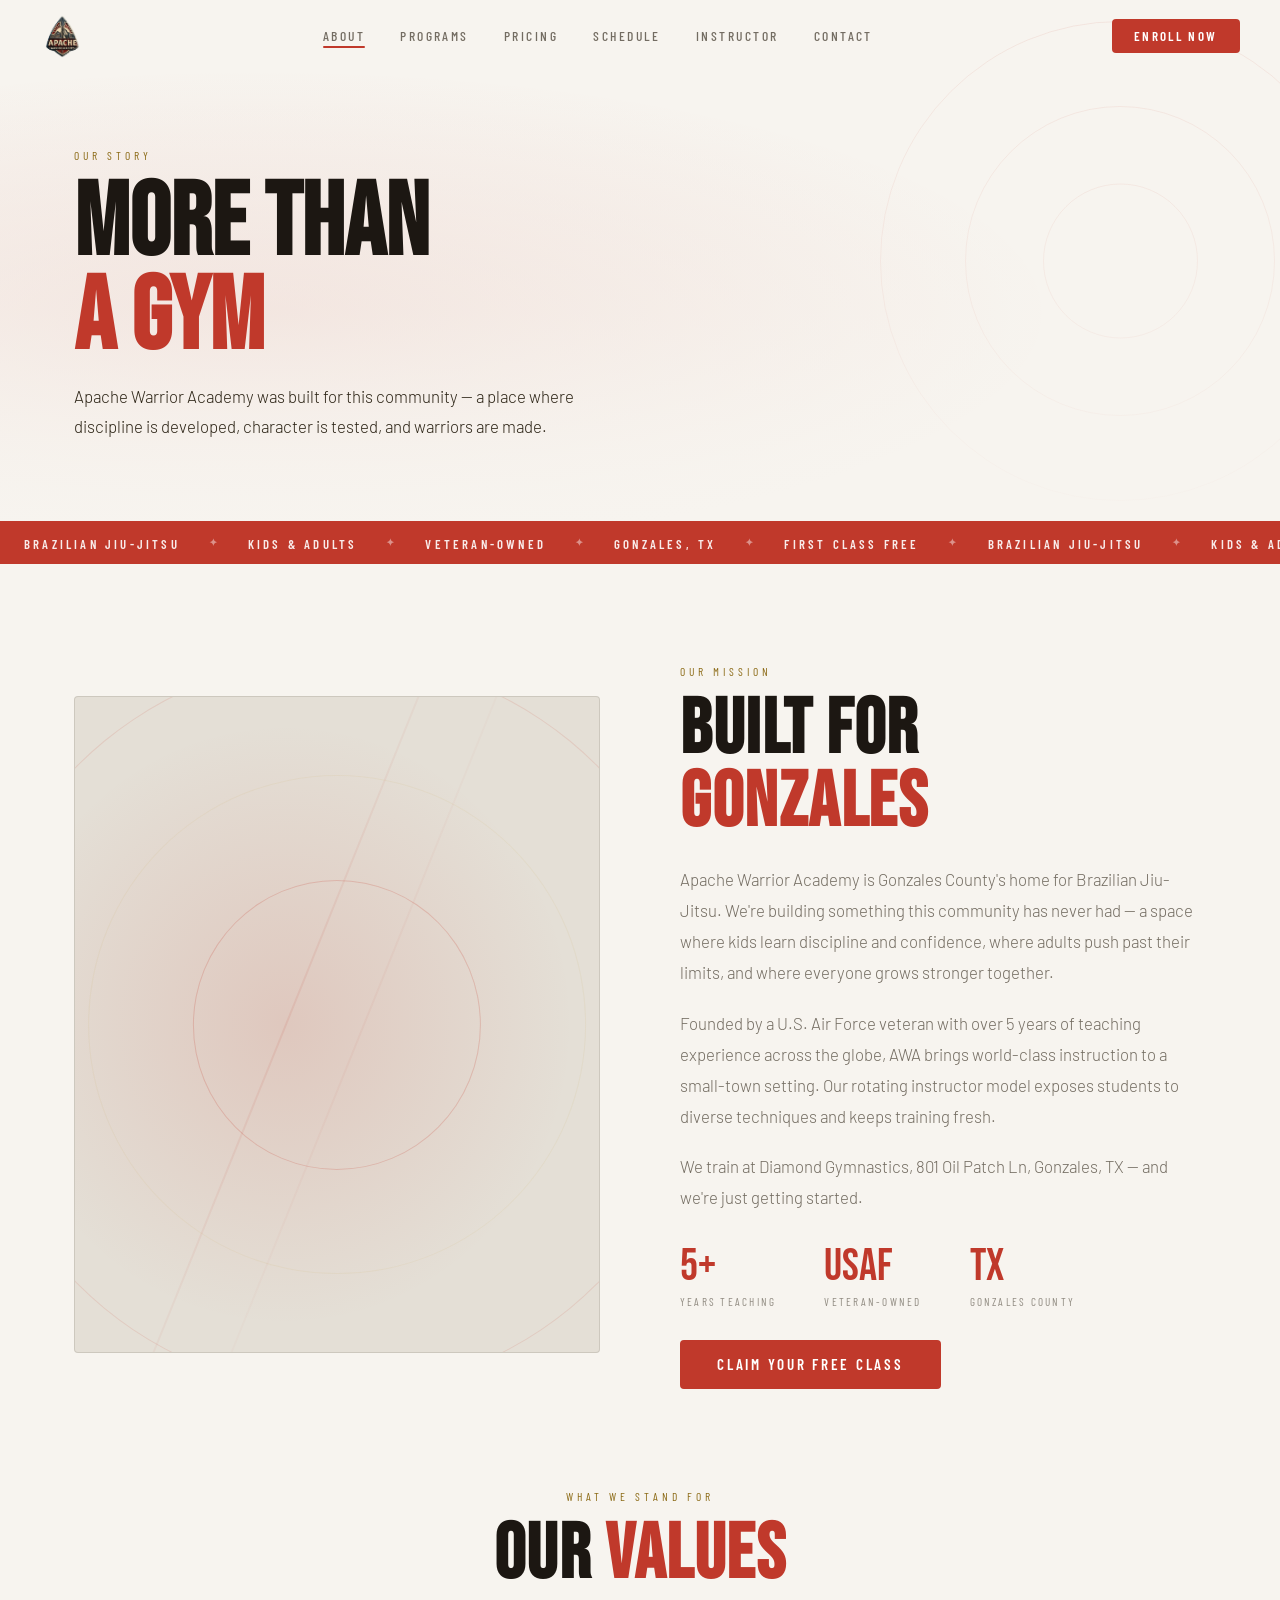
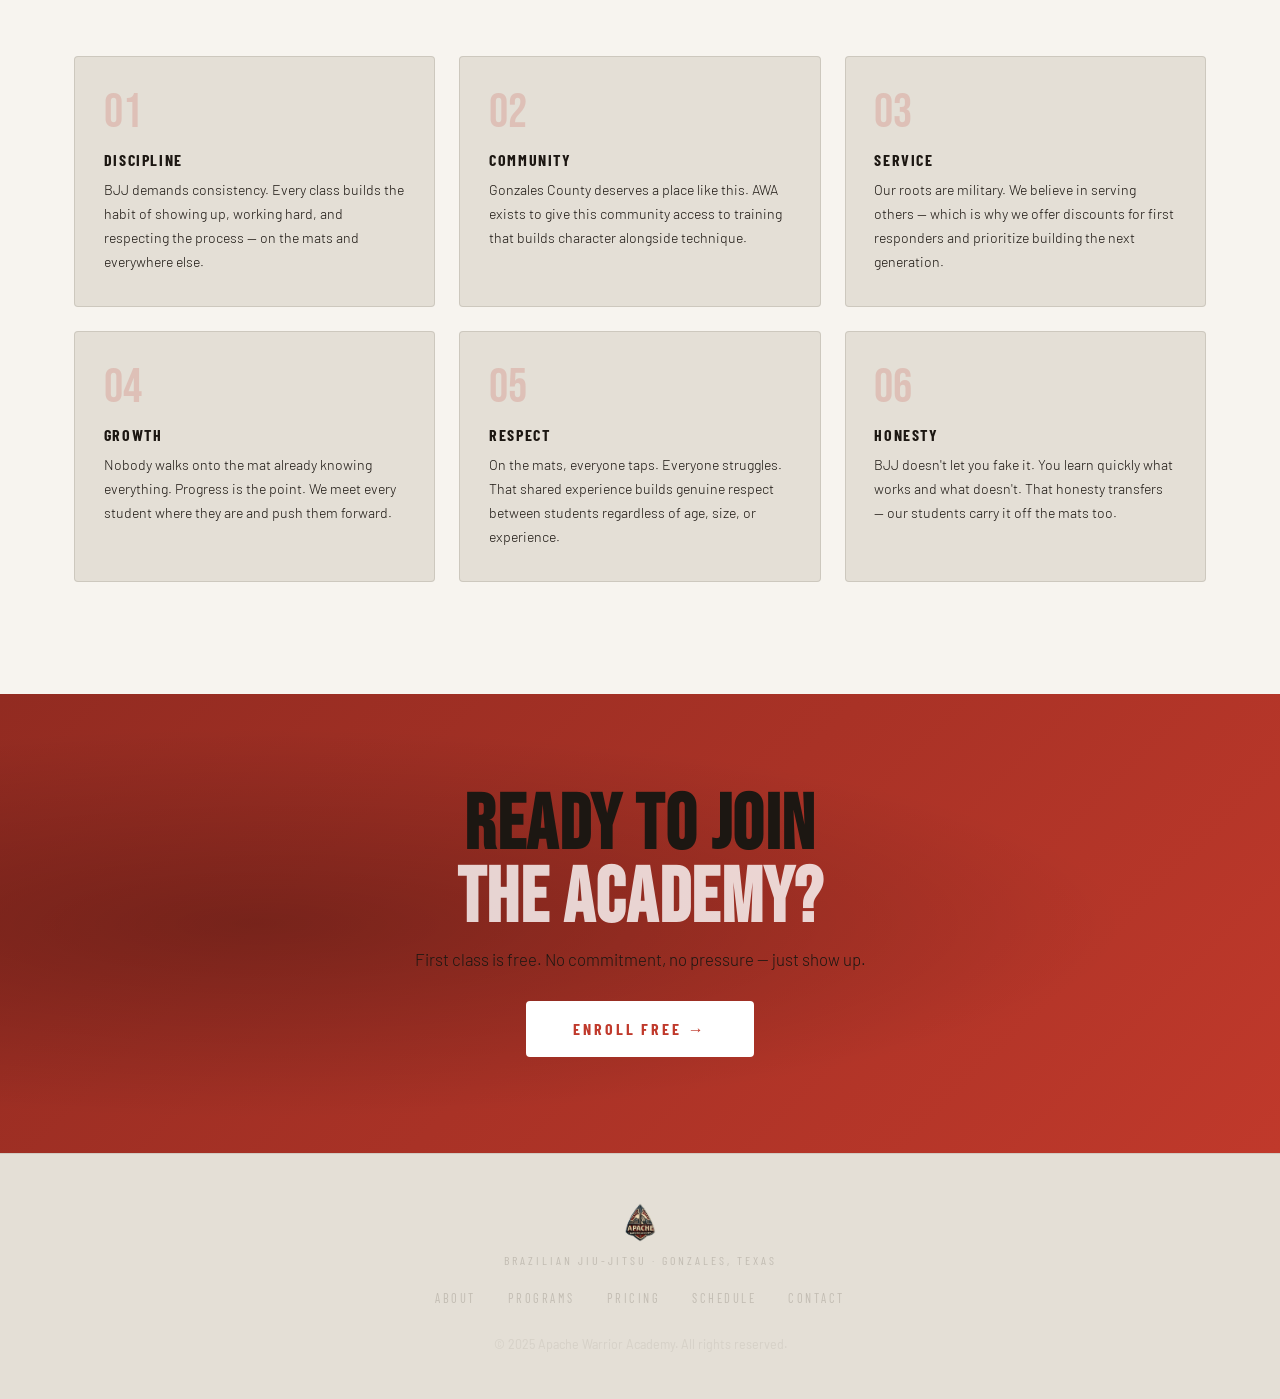
==== about.html @ f12e6ed4 "Add files via upload" ====
<!DOCTYPE html>
<html lang="en">
<head>
<meta charset="UTF-8">
<meta name="viewport" content="width=device-width, initial-scale=1.0">
<title>About | Apache Warrior Academy</title>
<meta name="description" content="Learn about Apache Warrior Academy — veteran-owned Brazilian Jiu-Jitsu in Gonzales, TX. Our mission, values, and community.">
<link rel="preconnect" href="https://fonts.googleapis.com">
<link href="https://fonts.googleapis.com/css2?family=Bebas+Neue&family=Barlow:ital,wght@0,300;0,400;0,500;0,600;1,300&family=Barlow+Condensed:wght@400;500;600;700&display=swap" rel="stylesheet">
<link rel="stylesheet" href="css/style.css">
<link rel="stylesheet" href="css/pages.css">
  <!-- Favicon -->
  <link rel="icon" type="image/png" sizes="32x32" href="images/favicon.png">
  <link rel="icon" type="image/png" sizes="192x192" href="images/favicon-192.png">
  <link rel="apple-touch-icon" sizes="192x192" href="images/favicon-192.png">
  <meta name="msapplication-TileImage" content="images/favicon-192.png">

  <!-- SEO / Open Graph -->
  <meta name="robots" content="index, follow">
  <meta name="theme-color" content="#C0392B">
  <meta property="og:type" content="website">
  <meta property="og:site_name" content="Apache Warrior Academy">
  <meta property="og:url" content="https://apachewarrioracademy.com/about.html">
  <meta property="og:title" content="About | Apache Warrior Academy">
  <meta property="og:image" content="https://apachewarrioracademy.com/images/logo.png">
  <meta property="og:locale" content="en_US">
  <link rel="canonical" href="https://apachewarrioracademy.com/about.html">
</head>
<body class="light-mode">
<nav id="navbar" class="scrolled">
  <div class="nav-inner">
    <a href="index.html" class="nav-logo">
      <img src="images/logo.png" alt="Apache Warrior Academy" class="logo-img"
           onerror="this.style.display='none';document.querySelector('.logo-text').style.display='block'">
      <span class="logo-text" style="display:none;">APACHE WARRIOR ACADEMY</span>
    </a>
    <ul class="nav-links" id="navLinks">
      <li><a href="about.html" class="active-page">About</a></li>
      <li><a href="programs.html">Programs</a></li>
      <li><a href="pricing.html">Pricing</a></li>
      <li><a href="schedule.html">Schedule</a></li>
      <li><a href="instructor.html">Instructor</a></li>
      <li><a href="contact.html">Contact</a></li>
    </ul>
    <a href="enroll.html" class="nav-cta">Enroll Now</a>
    <button class="hamburger" id="hamburger" aria-label="Open menu">
      <span></span><span></span><span></span>
    </button>
  </div>
</nav>

<div class="page-hero">
  <div class="page-hero-bg">
    <div class="page-hero-geo" style="--geo-pos:20% 60%;">
      <div class="geo-ring geo-ring-1"></div>
      <div class="geo-ring geo-ring-2"></div>
      <div class="geo-ring geo-ring-3"></div>
    </div>
    <div class="hero-overlay"></div>
  </div>
  <div class="page-hero-content container">
    <span class="label">Our Story</span>
    <h1>MORE THAN<br><em>A GYM</em></h1>
    <p class="page-hero-sub">Apache Warrior Academy was built for this community — a place where discipline is developed, character is tested, and warriors are made.</p>
  </div>
</div>

<div class="marquee-strip">
  <div class="marquee-track">
    <span>Brazilian Jiu-Jitsu</span><span class="sep">✦</span>
    <span>Kids &amp; Adults</span><span class="sep">✦</span>
    <span>Veteran-Owned</span><span class="sep">✦</span>
    <span>Gonzales, TX</span><span class="sep">✦</span>
    <span>First Class Free</span><span class="sep">✦</span>
    <span>Brazilian Jiu-Jitsu</span><span class="sep">✦</span>
    <span>Kids &amp; Adults</span><span class="sep">✦</span>
    <span>Veteran-Owned</span><span class="sep">✦</span>
    <span>Gonzales, TX</span><span class="sep">✦</span>
    <span>First Class Free</span><span class="sep">✦</span>
  </div>
</div>

<main class="page-body">
  <div class="container">

    <!-- Mission split -->
    <div class="split-grid reveal" style="margin-bottom:6rem;">
      <div class="about-img-wrap geo-placeholder" style="aspect-ratio:4/5;border-radius:4px;overflow:hidden;border:1px solid var(--border);">
        <div class="placeholder-geo">
            <div class="pg-ring pg-ring-1"></div>
            <div class="pg-ring pg-ring-2"></div>
            <div class="pg-ring pg-ring-3"></div>
            <div class="pg-slash"></div>
            <div class="pg-slash pg-slash-2"></div>
          </div>

      </div>
      <div>
        <span class="label">Our Mission</span>
        <h2>BUILT FOR<br><em>GONZALES</em></h2>
        <p style="font-weight:300;line-height:1.85;color:var(--cream-dim);margin-bottom:1.2rem;font-size:1.05rem;">Apache Warrior Academy is Gonzales County's home for Brazilian Jiu-Jitsu. We're building something this community has never had — a space where kids learn discipline and confidence, where adults push past their limits, and where everyone grows stronger together.</p>
        <p style="font-weight:300;line-height:1.85;color:var(--cream-dim);margin-bottom:1.2rem;font-size:1.05rem;">Founded by a U.S. Air Force veteran with over 5 years of teaching experience across the globe, AWA brings world-class instruction to a small-town setting. Our rotating instructor model exposes students to diverse techniques and keeps training fresh.</p>
        <p style="font-weight:300;line-height:1.85;color:var(--cream-dim);margin-bottom:2rem;font-size:1.05rem;">We train at Diamond Gymnastics, 801 Oil Patch Ln, Gonzales, TX — and we're just getting started.</p>
        <div style="display:flex;gap:3rem;margin-bottom:2rem;">
          <div class="stat"><div class="stat-num">5+</div><div class="stat-lbl">Years Teaching</div></div>
          <div class="stat"><div class="stat-num">USAF</div><div class="stat-lbl">Veteran-Owned</div></div>
          <div class="stat"><div class="stat-num">TX</div><div class="stat-lbl">Gonzales County</div></div>
        </div>
        <a href="enroll.html" class="btn-primary">Claim Your Free Class</a>
      </div>
    </div>

    <!-- Values -->
    <div class="section-head reveal" style="text-align:center;margin-bottom:3rem;">
      <span class="label">What We Stand For</span>
      <h2>OUR <em>VALUES</em></h2>
    </div>
    <div class="value-cards">
      <div class="value-card reveal">
        <div class="value-card-num">01</div>
        <h3>Discipline</h3>
        <p>BJJ demands consistency. Every class builds the habit of showing up, working hard, and respecting the process — on the mats and everywhere else.</p>
      </div>
      <div class="value-card reveal">
        <div class="value-card-num">02</div>
        <h3>Community</h3>
        <p>Gonzales County deserves a place like this. AWA exists to give this community access to training that builds character alongside technique.</p>
      </div>
      <div class="value-card reveal">
        <div class="value-card-num">03</div>
        <h3>Service</h3>
        <p>Our roots are military. We believe in serving others — which is why we offer discounts for first responders and prioritize building the next generation.</p>
      </div>
      <div class="value-card reveal">
        <div class="value-card-num">04</div>
        <h3>Growth</h3>
        <p>Nobody walks onto the mat already knowing everything. Progress is the point. We meet every student where they are and push them forward.</p>
      </div>
      <div class="value-card reveal">
        <div class="value-card-num">05</div>
        <h3>Respect</h3>
        <p>On the mats, everyone taps. Everyone struggles. That shared experience builds genuine respect between students regardless of age, size, or experience.</p>
      </div>
      <div class="value-card reveal">
        <div class="value-card-num">06</div>
        <h3>Honesty</h3>
        <p>BJJ doesn't let you fake it. You learn quickly what works and what doesn't. That honesty transfers — our students carry it off the mats too.</p>
      </div>
    </div>

  </div>
</main>

<section class="page-cta-strip">
  <h2>READY TO JOIN<br><em>THE ACADEMY?</em></h2>
  <p>First class is free. No commitment, no pressure — just show up.</p>
  <a href="enroll.html" class="btn-white">Enroll Free →</a>
</section>

<footer>
  <div class="footer-inner">
    <div class="footer-logo">
      <img src="images/logo.png" alt="Apache Warrior Academy"
           onerror="this.style.display='none';document.querySelector('.footer-logo-text').style.display='block'">
      <span class="footer-logo-text" style="display:none;">APACHE WARRIOR ACADEMY</span>
    </div>
    <div class="footer-tagline">Brazilian Jiu-Jitsu · Gonzales, Texas</div>
    <nav class="footer-nav">
    <a href="about.html">About</a>
      <a href="programs.html">Programs</a>
      <a href="pricing.html">Pricing</a>
      <a href="schedule.html">Schedule</a>
      
      <a href="contact.html">Contact</a>
    </nav>
    <div class="footer-copy">© 2025 Apache Warrior Academy. All rights reserved.</div>
  </div>
</footer>
<script>
const navbar = document.getElementById('navbar');
window.addEventListener('scroll', () => {
  navbar.classList.toggle('scrolled', window.scrollY > 40);
}, { passive: true });
const hamburger = document.getElementById('hamburger');
const navLinks  = document.getElementById('navLinks');
hamburger.addEventListener('click', () => {
  hamburger.classList.toggle('open');
  navLinks.classList.toggle('open');
  document.body.style.overflow = navLinks.classList.contains('open') ? 'hidden' : '';
});
navLinks.querySelectorAll('a').forEach(l => l.addEventListener('click', () => {
  hamburger.classList.remove('open');
  navLinks.classList.remove('open');
  document.body.style.overflow = '';
}));
const obs = new IntersectionObserver(entries => {
  entries.forEach(e => {
    if (e.isIntersecting) { e.target.classList.add('visible'); obs.unobserve(e.target); }
  });
}, { threshold: 0.07, rootMargin: '0px 0px -40px 0px' });
document.querySelectorAll('.reveal').forEach(el => obs.observe(el));
</script>
</body>
</html>
---- css/style.css ----
/* ============================================================
   APACHE WARRIOR ACADEMY — css/style.css
   Modern Editorial Martial Arts
   ============================================================ */

*, *::before, *::after { margin: 0; padding: 0; box-sizing: border-box; }

:root {
  --red:        #C0392B;
  --red-dark:   #922B21;
  --red-light:  rgba(192,57,43,0.12);
  --black:      #0C0C0C;
  --near-black: #111111;
  --surface:    #181818;
  --border:     rgba(255,255,255,0.07);
  --cream:      #F2EDE4;
  --cream-dim:  rgba(242,237,228,0.55);
  --gold:       #C9A84C;
  --white:      #FFFFFF;
  --font-display: 'Bebas Neue', sans-serif;
  --font-cond:    'Barlow Condensed', sans-serif;
  --font-body:    'Barlow', sans-serif;
  --radius:     4px;
  --transition: 0.35s cubic-bezier(0.4, 0, 0.2, 1);
}

html { scroll-behavior: smooth; font-size: 16px; }

body {
  font-family: var(--font-body);
  background: var(--black);
  color: var(--cream);
  overflow-x: hidden;
  -webkit-font-smoothing: antialiased;
}

/* ===== UTILITY ===== */
.container { max-width: 1180px; margin: 0 auto; padding: 0 1.5rem; }

.label {
  display: inline-block;
  font-family: var(--font-cond);
  font-size: 0.72rem;
  letter-spacing: 0.35em;
  text-transform: uppercase;
  color: var(--gold);
  margin-bottom: 1rem;
}

h2 {
  font-family: var(--font-display);
  font-size: clamp(2.8rem, 6vw, 5rem);
  line-height: 0.95;
  letter-spacing: 0.02em;
  color: var(--cream);
  margin-bottom: 1.5rem;
}
h2 em {
  font-style: normal;
  color: var(--red);
  -webkit-text-stroke: 0;
}

.section-head { margin-bottom: 3.5rem; }

/* ===== BUTTONS ===== */
.btn-primary {
  display: inline-block;
  background: var(--red);
  color: var(--white);
  font-family: var(--font-cond);
  font-size: 0.95rem;
  font-weight: 600;
  letter-spacing: 0.18em;
  text-transform: uppercase;
  text-decoration: none;
  padding: 0.85rem 2.2rem;
  border: 2px solid var(--red);
  border-radius: var(--radius);
  cursor: pointer;
  transition: var(--transition);
  white-space: nowrap;
}
.btn-primary:hover {
  background: transparent;
  color: var(--red);
}
.btn-primary.full { width: 100%; text-align: center; display: block; }

.btn-ghost {
  display: inline-block;
  background: transparent;
  color: var(--cream);
  font-family: var(--font-cond);
  font-size: 0.95rem;
  font-weight: 600;
  letter-spacing: 0.18em;
  text-transform: uppercase;
  text-decoration: none;
  padding: 0.85rem 2.2rem;
  border: 2px solid rgba(242,237,228,0.25);
  border-radius: var(--radius);
  cursor: pointer;
  transition: var(--transition);
}
.btn-ghost:hover { border-color: var(--cream); background: rgba(242,237,228,0.06); }

.btn-white {
  display: inline-block;
  background: var(--white);
  color: var(--red);
  font-family: var(--font-cond);
  font-size: 1rem;
  font-weight: 700;
  letter-spacing: 0.18em;
  text-transform: uppercase;
  text-decoration: none;
  padding: 1rem 2.8rem;
  border: 2px solid var(--white);
  border-radius: var(--radius);
  cursor: pointer;
  transition: var(--transition);
}
.btn-white:hover { background: transparent; color: var(--white); }

/* ===== SCROLL REVEAL ===== */
.reveal {
  opacity: 0;
  transform: translateY(28px);
  transition: opacity 0.75s ease, transform 0.75s ease;
}
.reveal.visible { opacity: 1; transform: translateY(0); }

/* ===== NAV ===== */
#navbar {
  position: fixed; top: 0; left: 0; right: 0; z-index: 200;
  transition: background 0.4s, box-shadow 0.4s;
}
#navbar.scrolled {
  background: rgba(12,12,12,0.96);
  backdrop-filter: blur(16px);
  box-shadow: 0 1px 0 var(--border);
}
.nav-inner {
  width: 100%;
  max-width: 100%;
  display: flex; align-items: center; justify-content: space-between;
  padding: 0 2.5rem; height: 72px;
  box-sizing: border-box;
}
.nav-logo {
  text-decoration: none;
  display: flex; align-items: center;
}
.nav-logo .logo-img { height: 44px; width: auto; object-fit: contain; }
.nav-logo .logo-text {
  font-family: var(--font-display);
  font-size: 1.15rem;
  letter-spacing: 0.1em;
  color: var(--cream);
}

.nav-links {
  display: flex; gap: 2.2rem; list-style: none;
}
.nav-links a {
  font-family: var(--font-cond);
  font-size: 0.85rem;
  font-weight: 500;
  letter-spacing: 0.18em;
  text-transform: uppercase;
  text-decoration: none;
  color: var(--cream-dim);
  transition: color var(--transition);
}
.nav-links a:hover { color: var(--cream); }

.nav-cta {
  font-family: var(--font-cond);
  font-size: 0.82rem;
  font-weight: 600;
  letter-spacing: 0.18em;
  text-transform: uppercase;
  text-decoration: none;
  color: var(--white);
  background: var(--red);
  padding: 0.55rem 1.4rem;
  border-radius: var(--radius);
  transition: background var(--transition);
}
.nav-cta:hover { background: var(--red-dark); }

.hamburger {
  display: none; background: none; border: none; cursor: pointer;
  flex-direction: column; gap: 6px; padding: 4px;
}
.hamburger span {
  display: block; width: 22px; height: 2px;
  background: var(--cream); border-radius: 2px;
  transition: var(--transition);
}
.hamburger.open span:nth-child(1) { transform: translateY(8px) rotate(45deg); }
.hamburger.open span:nth-child(2) { opacity: 0; }
.hamburger.open span:nth-child(3) { transform: translateY(-8px) rotate(-45deg); }

/* ===== HERO ===== */
.hero {
  position: relative;
  min-height: 100svh;
  display: flex; align-items: flex-end;
  padding: 7rem 2rem 4rem;
  overflow: hidden;
}

.hero-bg {
  position: absolute; inset: 0; z-index: 0;
  background:
    radial-gradient(ellipse at 15% 70%, rgba(192,57,43,0.18) 0%, transparent 50%),
    radial-gradient(ellipse at 85% 20%, rgba(192,57,43,0.08) 0%, transparent 40%),
    var(--black);
}
.hero-overlay {
  position: absolute; inset: 0;
  background: rgba(12,12,12,0.35);
}

/* Geometric hero elements */
.hero-geo { position: absolute; inset: 0; overflow: hidden; }

.geo-ring {
  position: absolute;
  border-radius: 50%;
  border: 1px solid rgba(192,57,43,0.12);
  animation: slowSpin 40s linear infinite;
}
.geo-ring-1 {
  width: 600px; height: 600px;
  right: -100px; top: 50%; transform: translateY(-50%);
}
.geo-ring-2 {
  width: 440px; height: 440px;
  right: -20px; top: 50%; transform: translateY(-50%);
  border-color: rgba(201,168,76,0.08);
  animation-direction: reverse;
  animation-duration: 60s;
}
.geo-ring-3 {
  width: 260px; height: 260px;
  right: 80px; top: 50%; transform: translateY(-50%);
  border-color: rgba(192,57,43,0.18);
  animation-duration: 25s;
}

.geo-slash {
  position: absolute;
  width: 2px;
  height: 200%;
  background: linear-gradient(to bottom, transparent, rgba(192,57,43,0.15), transparent);
  top: -50%; right: 28%;
  transform: rotate(22deg);
}
.geo-slash-2 {
  right: 38%;
  opacity: 0.5;
  transform: rotate(22deg);
}

@keyframes slowSpin {
  from { transform: translateY(-50%) rotate(0deg); }
  to   { transform: translateY(-50%) rotate(360deg); }
}

/* Noise texture overlay */
.hero::after {
  content: '';
  position: absolute; inset: 0; z-index: 1;
  background-image: url("data:image/svg+xml,%3Csvg xmlns='http://www.w3.org/2000/svg' width='300' height='300'%3E%3Cfilter id='n'%3E%3CfeTurbulence type='fractalNoise' baseFrequency='0.75' numOctaves='4' stitchTiles='stitch'/%3E%3C/filter%3E%3Crect width='300' height='300' filter='url(%23n)' opacity='0.04'/%3E%3C/svg%3E");
  pointer-events: none;
}

.hero-content {
  position: relative; z-index: 2;
  max-width: 780px;
  padding-top: 2rem;
}
.hero-eyebrow {
  display: flex; align-items: center; gap: 0.8rem;
  font-family: var(--font-cond);
  font-size: 0.78rem; letter-spacing: 0.28em;
  text-transform: uppercase;
  color: var(--gold);
  margin-bottom: 1.6rem;
}
.dot { width: 5px; height: 5px; border-radius: 50%; background: var(--gold); display: inline-block; }

.hero-title {
  font-family: var(--font-display);
  font-size: clamp(4.5rem, 11vw, 9.5rem);
  line-height: 0.92;
  letter-spacing: 0.02em;
  color: var(--cream);
  margin-bottom: 1.5rem;
  display: flex; flex-direction: column;
}
.hero-title .accent-line { color: var(--red); }

.hero-sub {
  font-size: clamp(1.1rem, 2.2vw, 1.35rem);
  font-weight: 300;
  line-height: 1.75;
  color: var(--cream);
  max-width: 560px;
  margin-bottom: 2.5rem;
}

.hero-actions { display: flex; gap: 1rem; flex-wrap: wrap; }

.hero-scroll-hint {
  position: absolute; left: 2.5rem; bottom: 2.5rem; z-index: 2;
  display: flex; flex-direction: column; align-items: center; gap: 0.6rem;
  opacity: 0.35;
}
.scroll-line {
  width: 1px; height: 48px;
  background: linear-gradient(to bottom, var(--cream), transparent);
  animation: scrollDown 1.8s ease-in-out infinite;
}
@keyframes scrollDown {
  0%   { transform: scaleY(0); transform-origin: top; }
  50%  { transform: scaleY(1); transform-origin: top; }
  50.01% { transform: scaleY(1); transform-origin: bottom; }
  100% { transform: scaleY(0); transform-origin: bottom; }
}
.hero-scroll-hint span {
  font-family: var(--font-cond);
  font-size: 0.65rem; letter-spacing: 0.35em;
  writing-mode: vertical-rl;
  text-transform: uppercase;
}

/* ===== MARQUEE ===== */
.marquee-strip {
  background: var(--red);
  padding: 0.75rem 0;
  overflow: hidden;
  white-space: nowrap;
}
.marquee-track {
  display: inline-flex; gap: 0;
  animation: marquee 30s linear infinite;
}
.marquee-track span {
  font-family: var(--font-cond);
  font-size: 0.8rem; font-weight: 600;
  letter-spacing: 0.25em;
  text-transform: uppercase;
  color: rgba(255,255,255,0.9);
  padding: 0 1.5rem;
}
.marquee-track .sep {
  font-size: 0.6rem; padding: 0 0.3rem;
  opacity: 0.5;
}
@keyframes marquee {
  from { transform: translateX(0); }
  to   { transform: translateX(-50%); }
}

/* ===== ABOUT ===== */
.about { padding: 7rem 0; }
.about-grid {
  display: grid;
  grid-template-columns: 1fr 1.1fr;
  gap: 5rem;
  align-items: center;
}
.about-img-wrap {
  position: relative;
  aspect-ratio: 4/5;
  border-radius: 3px;
  overflow: hidden;
  background: var(--surface);
  border: 1px solid var(--border);
}
.about-img-wrap img {
  width: 100%; height: 100%;
  object-fit: cover; display: block;
}
.about-img-wrap.img-fallback {
  background: linear-gradient(145deg, rgba(192,57,43,0.2), var(--surface));
}
.about-badge {
  position: absolute; bottom: 1.5rem; right: 1.5rem;
  background: var(--red);
  padding: 1rem 1.2rem;
  border-radius: 2px;
  text-align: center;
}
.badge-num {
  font-family: var(--font-display);
  font-size: 2.2rem; line-height: 1;
  color: var(--white);
}
.badge-label {
  font-family: var(--font-cond);
  font-size: 0.65rem; letter-spacing: 0.2em;
  text-transform: uppercase;
  color: rgba(255,255,255,0.75);
  margin-top: 0.2rem;
}

.about-text p {
  font-weight: 300; line-height: 1.8;
  color: var(--cream-dim);
  margin-bottom: 1.2rem;
  font-size: 1.05rem;
}
.about-stats {
  display: flex; gap: 3rem; margin: 2.5rem 0;
}
.stat { flex: 0 0 auto; }
.stat-num {
  font-family: var(--font-display);
  font-size: 2.8rem; line-height: 1;
  color: var(--red);
}
.stat-lbl {
  font-family: var(--font-cond);
  font-size: 0.7rem; letter-spacing: 0.2em;
  text-transform: uppercase;
  color: var(--cream-dim);
  margin-top: 0.3rem;
}

/* ===== PROGRAMS ===== */
.programs {
  padding: 7rem 0;
  background: var(--near-black);
  border-top: 1px solid var(--border);
  border-bottom: 1px solid var(--border);
}
.programs-grid {
  display: grid;
  grid-template-columns: repeat(3, 1fr);
  gap: 1px;
  background: var(--border);
  border: 1px solid var(--border);
  border-radius: 3px;
  overflow: hidden;
}
.prog-card {
  background: var(--near-black);
  padding: 2.5rem 2rem;
  transition: background var(--transition);
  position: relative;
  overflow: hidden;
}
.prog-card::after {
  content: '';
  position: absolute; bottom: 0; left: 0; right: 0;
  height: 3px; background: var(--red);
  transform: scaleX(0); transform-origin: left;
  transition: transform var(--transition);
}
.prog-card:hover { background: var(--surface); }
.prog-card:hover::after { transform: scaleX(1); }

.prog-num {
  font-family: var(--font-display);
  font-size: 3.5rem;
  line-height: 1;
  color: rgba(192,57,43,0.18);
  margin-bottom: 0.8rem;
  letter-spacing: -0.02em;
  transition: color var(--transition);
}
.prog-card:hover .prog-num { color: rgba(192,57,43,0.35); }
.prog-card h3 {
  font-family: var(--font-cond);
  font-size: 1.25rem; font-weight: 700;
  letter-spacing: 0.06em; text-transform: uppercase;
  color: var(--cream);
  margin-bottom: 0.8rem;
}
.prog-card p {
  font-weight: 300; font-size: 0.92rem;
  line-height: 1.7; color: var(--cream-dim);
  margin-bottom: 1.2rem;
}
.prog-tag {
  font-family: var(--font-cond);
  font-size: 0.7rem; letter-spacing: 0.22em;
  text-transform: uppercase;
  color: var(--gold);
}

/* ===== PRICING ===== */
.pricing { padding: 7rem 0; }
.pricing-grid {
  display: grid;
  grid-template-columns: repeat(3, 1fr);
  gap: 1.5rem;
  margin-bottom: 2rem;
}
.price-card {
  background: var(--surface);
  border: 1px solid var(--border);
  border-radius: 3px;
  padding: 2.5rem 2rem;
  position: relative;
  transition: border-color var(--transition), transform var(--transition);
}
.price-card:hover { border-color: rgba(192,57,43,0.4); transform: translateY(-4px); }
.price-card.featured {
  border-color: var(--red);
  background: linear-gradient(145deg, rgba(192,57,43,0.1), var(--surface));
}

.featured-badge {
  position: absolute; top: -1px; left: 50%; transform: translateX(-50%);
  background: var(--red); color: var(--white);
  font-family: var(--font-cond);
  font-size: 0.65rem; font-weight: 700; letter-spacing: 0.22em;
  text-transform: uppercase;
  padding: 0.3rem 1rem;
  border-radius: 0 0 3px 3px;
}

.price-header { margin-bottom: 1.5rem; padding-top: 0.5rem; }
.price-header h3 {
  font-family: var(--font-cond);
  font-size: 0.85rem; font-weight: 600;
  letter-spacing: 0.25em; text-transform: uppercase;
  color: var(--cream-dim); margin-bottom: 0.6rem;
}
.price-tag {
  font-family: var(--font-display);
  font-size: 4rem; line-height: 1;
  color: var(--cream);
}
.price-tag sup { font-size: 1.8rem; vertical-align: top; margin-top: 0.5rem; }
.price-tag span { font-size: 1rem; color: var(--cream-dim); }

.price-list { list-style: none; margin-bottom: 2rem; }
.price-list li {
  padding: 0.65rem 0;
  border-bottom: 1px solid var(--border);
  font-weight: 300; font-size: 0.93rem;
  color: var(--cream-dim);
  display: flex; align-items: center; gap: 0.7rem;
}
.price-list li::before {
  content: ''; display: block; flex-shrink: 0;
  width: 6px; height: 6px; border-radius: 50%;
  background: var(--red);
}

.discounts {
  display: flex; gap: 1rem; flex-wrap: wrap;
  justify-content: center; margin-top: 2rem;
}
.discount-pill {
  background: rgba(201,168,76,0.08);
  border: 1px solid rgba(201,168,76,0.2);
  color: var(--gold);
  font-family: var(--font-cond);
  font-size: 0.82rem; letter-spacing: 0.15em;
  text-transform: uppercase;
  padding: 0.7rem 1.5rem;
  border-radius: 100px;
}

/* ===== SCHEDULE ===== */
.schedule {
  padding: 7rem 0;
  background: var(--near-black);
  border-top: 1px solid var(--border);
  border-bottom: 1px solid var(--border);
}
.schedule-wrap { margin-top: 3rem; }
.sched-table {
  width: 100%; border-collapse: collapse;
  margin-bottom: 1.5rem;
}
.sched-table thead th {
  font-family: var(--font-cond);
  font-size: 0.72rem; letter-spacing: 0.3em;
  text-transform: uppercase;
  color: var(--gold);
  padding: 1rem 1.2rem;
  text-align: left;
  border-bottom: 2px solid rgba(201,168,76,0.25);
}
.sched-table tbody td {
  padding: 1rem 1.2rem;
  border-bottom: 1px solid var(--border);
  font-weight: 300;
  font-size: 0.98rem;
  color: var(--cream-dim);
  vertical-align: middle;
}
.sched-table tbody tr { transition: background var(--transition); }
.sched-table tbody tr:hover td { background: rgba(192,57,43,0.05); }

.class-tag {
  display: inline-block;
  font-family: var(--font-cond);
  font-size: 0.72rem; letter-spacing: 0.18em;
  text-transform: uppercase;
  padding: 0.3rem 0.8rem;
  border-radius: 100px;
}
.class-tag.kids  { background: rgba(192,57,43,0.15); color: #e57373; border: 1px solid rgba(192,57,43,0.3); }
.class-tag.adult { background: rgba(201,168,76,0.12); color: var(--gold); border: 1px solid rgba(201,168,76,0.25); }
.class-tag.open  { background: rgba(255,255,255,0.06); color: var(--cream-dim); border: 1px solid var(--border); }
.class-tag.self  { background: rgba(100,180,100,0.1); color: #81c784; border: 1px solid rgba(100,180,100,0.25); }

.sched-note {
  font-size: 0.88rem; font-weight: 300; font-style: italic;
  color: var(--cream-dim); opacity: 0.6;
  line-height: 1.7;
}

/* ===== FOUNDER ===== */
.founder { padding: 7rem 0; }
.founder-grid {
  display: grid;
  grid-template-columns: 340px 1fr;
  gap: 5rem;
  align-items: center;
}
.founder-photo {
  aspect-ratio: 3/4;
  border-radius: 3px;
  overflow: hidden;
  position: relative;
  background: var(--surface);
  border: 1px solid var(--border);
}
.founder-photo img {
  width: 100%; height: 100%;
  object-fit: cover; object-position: top;
  display: block;
}
.founder-photo.photo-fallback {
  background: linear-gradient(145deg, rgba(192,57,43,0.2), var(--surface));
}
.photo-overlay {
  position: absolute; inset: 0;
  display: flex; align-items: center; justify-content: center;
  background: rgba(12,12,12,0.45);
  opacity: 0;
  transition: opacity var(--transition);
}
.founder-photo:hover .photo-overlay { opacity: 1; }
.photo-overlay span {
  font-family: var(--font-cond);
  font-size: 0.7rem; letter-spacing: 0.25em;
  text-transform: uppercase;
  color: rgba(255,255,255,0.5);
  border: 1px solid rgba(255,255,255,0.2);
  padding: 0.5rem 1rem;
}

.founder-name-plate {
  margin-top: 1rem;
  padding-left: 0.5rem;
  border-left: 3px solid var(--red);
}
.fn-name {
  font-family: var(--font-display);
  font-size: 1.3rem; letter-spacing: 0.08em;
  color: var(--cream);
}
.fn-rank {
  font-family: var(--font-cond);
  font-size: 0.75rem; letter-spacing: 0.18em;
  text-transform: uppercase;
  color: var(--gold);
  margin-top: 0.2rem;
}

.founder-text p {
  font-weight: 300; line-height: 1.8;
  color: var(--cream-dim); font-size: 1.05rem;
  margin-bottom: 1.2rem;
}
.creds { display: flex; flex-wrap: wrap; gap: 0.6rem; margin-top: 1.8rem; }
.cred {
  background: rgba(255,255,255,0.04);
  border: 1px solid var(--border);
  padding: 0.5rem 1rem;
  font-family: var(--font-cond);
  font-size: 0.72rem; letter-spacing: 0.18em;
  text-transform: uppercase;
  color: var(--cream-dim);
  border-radius: 2px;
}

/* ===== CTA BANNER ===== */
.cta-banner {
  position: relative;
  text-align: center;
  padding: 8rem 2rem;
  background: linear-gradient(135deg, var(--red-dark) 0%, var(--red) 100%);
  overflow: hidden;
}
.cta-banner::before {
  content: '';
  position: absolute; inset: 0;
  background:
    radial-gradient(ellipse at 20% 50%, rgba(0,0,0,0.3) 0%, transparent 60%),
    url("data:image/svg+xml,%3Csvg xmlns='http://www.w3.org/2000/svg' width='300' height='300'%3E%3Cfilter id='n'%3E%3CfeTurbulence type='fractalNoise' baseFrequency='0.65' numOctaves='4'/%3E%3C/filter%3E%3Crect width='300' height='300' filter='url(%23n)' opacity='0.06'/%3E%3C/svg%3E");
  pointer-events: none;
}
.cta-inner { position: relative; z-index: 1; }
.cta-banner h2 {
  color: var(--white);
  margin-bottom: 1rem;
}
.cta-banner h2 em { color: rgba(255,255,255,0.85); -webkit-text-stroke: 2px rgba(255,255,255,0.6); }
.cta-banner p {
  font-size: 1.1rem; font-weight: 300;
  color: rgba(255,255,255,0.75);
  margin-bottom: 2.5rem;
}

/* ===== CONTACT ===== */
.contact { padding: 7rem 0; }
.contact-grid {
  display: grid;
  grid-template-columns: 1fr 1.3fr;
  gap: 5rem;
  align-items: start;
}
.contact-info h2 { margin-bottom: 2.5rem; }

.info-block { margin-bottom: 2rem; }
.info-label {
  font-family: var(--font-cond);
  font-size: 0.7rem; letter-spacing: 0.28em;
  text-transform: uppercase;
  color: var(--gold);
  margin-bottom: 0.4rem;
}
.info-val {
  font-weight: 300; line-height: 1.7;
  font-size: 1rem; color: var(--cream-dim);
}
.info-val a {
  color: var(--cream);
  text-decoration: none;
  border-bottom: 1px solid rgba(242,237,228,0.2);
  transition: border-color var(--transition);
}
.info-val a:hover { border-color: var(--red); color: var(--cream); }

/* Form */
.contact-form-wrap {
  background: var(--surface);
  border: 1px solid var(--border);
  border-radius: 4px;
  padding: 2.5rem;
}
.contact-form { display: flex; flex-direction: column; gap: 1rem; }

.form-row { width: 100%; }
.form-row.two-col { display: grid; grid-template-columns: 1fr 1fr; gap: 1rem; }

.contact-form input,
.contact-form select,
.contact-form textarea {
  width: 100%;
  background: rgba(255,255,255,0.04);
  border: 1px solid var(--border);
  border-radius: var(--radius);
  padding: 0.9rem 1rem;
  color: var(--cream);
  font-family: var(--font-body);
  font-size: 0.95rem;
  font-weight: 300;
  transition: border-color var(--transition);
  -webkit-appearance: none;
}
.contact-form input:focus,
.contact-form select:focus,
.contact-form textarea:focus {
  outline: none;
  border-color: var(--red);
  background: rgba(192,57,43,0.05);
}
.contact-form input::placeholder,
.contact-form textarea::placeholder { color: rgba(242,237,228,0.25); }
.contact-form select { cursor: pointer; }
.contact-form select option { background: var(--near-black); }
.contact-form textarea { resize: vertical; min-height: 110px; }

.form-success {
  display: none;
  text-align: center;
  color: #81c784;
  font-family: var(--font-cond);
  font-size: 0.9rem; letter-spacing: 0.1em;
  padding: 1rem;
  border: 1px solid rgba(129,199,132,0.25);
  border-radius: var(--radius);
  background: rgba(129,199,132,0.06);
}

/* ===== FOOTER ===== */
footer {
  background: #080808;
  border-top: 1px solid var(--border);
  padding: 3rem 2rem;
  text-align: center;
}
.footer-inner { max-width: 900px; margin: 0 auto; }
.footer-logo img { height: 40px; object-fit: contain; margin-bottom: 0.5rem; }
.footer-logo-text {
  font-family: var(--font-display);
  font-size: 1.1rem; letter-spacing: 0.15em;
  color: var(--cream);
  margin-bottom: 0.5rem;
  display: block;
}
.footer-tagline {
  font-family: var(--font-cond);
  font-size: 0.75rem; letter-spacing: 0.25em;
  text-transform: uppercase;
  color: var(--cream-dim);
  opacity: 0.4;
  margin-bottom: 1.5rem;
}
.footer-nav {
  display: flex; justify-content: center; gap: 2rem;
  flex-wrap: wrap;
  margin-bottom: 2rem;
}
.footer-nav a {
  font-family: var(--font-cond);
  font-size: 0.78rem; letter-spacing: 0.2em;
  text-transform: uppercase;
  color: var(--cream-dim);
  text-decoration: none;
  opacity: 0.4;
  transition: opacity var(--transition);
}
.footer-nav a:hover { opacity: 0.85; }
.footer-copy {
  font-size: 0.78rem; color: var(--cream-dim);
  opacity: 0.25;
}

/* ===== RESPONSIVE ===== */
@media (max-width: 1024px) {
  .about-grid,
  .founder-grid { grid-template-columns: 1fr; gap: 3rem; }
  .about-media { max-width: 450px; }
  .founder-photo-wrap { max-width: 320px; }
  .programs-grid { grid-template-columns: repeat(2, 1fr); }
  .pricing-grid { grid-template-columns: 1fr; max-width: 420px; margin: 0 auto 2rem; }
  .contact-grid { grid-template-columns: 1fr; gap: 3rem; }
}

@media (max-width: 768px) {
  .nav-links { display: none; }
  .hamburger { display: flex; }
  .nav-links.open {
    display: flex; flex-direction: column;
    position: fixed; top: 72px; left: 0; right: 0; bottom: 0;
    background: rgba(10,10,10,0.98);
    backdrop-filter: blur(16px);
    padding: 3rem 2rem;
    gap: 2rem;
    z-index: 199;
  }
  .nav-links.open a { font-size: 1.4rem; letter-spacing: 0.12em; }
  .nav-cta { display: none; }

  .programs-grid { grid-template-columns: 1fr; }
  .hero-title { font-size: clamp(3.5rem, 14vw, 5.5rem); }
  .about-stats { flex-direction: column; gap: 1.2rem; }
  .form-row.two-col { grid-template-columns: 1fr; }
  section { padding: 5rem 0; }
}

@media (max-width: 480px) {
  .hero-actions { flex-direction: column; }
  .btn-primary, .btn-ghost { text-align: center; width: 100%; }
  .discounts { flex-direction: column; align-items: center; }
  .contact-form-wrap { padding: 1.5rem; }
  .cta-banner { padding: 5rem 1.5rem; }
}

/* ============================================================
   ADDITIONS — Pricing Tabs, FAQ Form, Geo Placeholders,
                Founding Banner, Family Table
   ============================================================ */

/* ── PRICING TABS ── */
.price-tabs {
  display: flex; gap: 0.5rem; flex-wrap: wrap;
  justify-content: center;
  margin-bottom: 2.5rem;
  border-bottom: 1px solid var(--border);
  padding-bottom: 0;
}
.price-tab {
  background: none; border: none; cursor: pointer;
  font-family: var(--font-cond);
  font-size: 0.85rem; font-weight: 600;
  letter-spacing: 0.15em; text-transform: uppercase;
  color: var(--cream-dim);
  padding: 0.75rem 1.5rem;
  border-bottom: 3px solid transparent;
  margin-bottom: -1px;
  transition: color var(--transition), border-color var(--transition);
}
.price-tab:hover { color: var(--cream); }
.price-tab.active { color: var(--red); border-bottom-color: var(--red); }

.price-panel { display: none; }
.price-panel.active { display: block; }

.pricing-grid.two-col {
  grid-template-columns: repeat(2, 1fr);
  max-width: 760px; margin: 0 auto;
}

.price-note {
  text-align: center; margin-top: 1.5rem;
  font-size: 0.85rem; font-weight: 300;
  color: var(--cream-dim); opacity: 0.55;
  font-style: italic;
}

/* ── FOUNDING MEMBER BANNER ── */
.founding-banner {
  margin-top: 2rem;
  background: linear-gradient(135deg, rgba(201,168,76,0.1), rgba(201,168,76,0.05));
  border: 1px solid rgba(201,168,76,0.25);
  border-radius: 4px;
  padding: 1.5rem 2rem;
}
.founding-inner {
  display: flex; align-items: center; gap: 1.5rem; flex-wrap: wrap;
}
.founding-icon { font-size: 2rem; flex-shrink: 0; }
.founding-inner > div { flex: 1; min-width: 200px; }
.founding-inner strong {
  font-family: var(--font-cond);
  font-size: 1rem; letter-spacing: 0.08em;
  text-transform: uppercase; color: var(--gold);
  display: block; margin-bottom: 0.3rem;
}
.founding-inner p {
  font-size: 0.88rem; font-weight: 300;
  color: var(--cream-dim); line-height: 1.6;
}

/* ── FAMILY TABLE ── */
.family-table {
  max-width: 600px; margin: 0 auto;
  background: var(--surface);
  border: 1px solid var(--border);
  border-radius: 4px; overflow: hidden;
}
.family-header {
  padding: 2rem 2rem 1rem;
  border-bottom: 1px solid var(--border);
}
.family-header h3 {
  font-family: var(--font-cond);
  font-size: 1.1rem; font-weight: 700;
  letter-spacing: 0.15em; text-transform: uppercase;
  color: var(--cream); margin-bottom: 0.4rem;
}
.family-header p {
  font-size: 0.88rem; font-weight: 300;
  color: var(--cream-dim); line-height: 1.6;
}
.family-rows { padding: 0 2rem; }
.family-row {
  display: flex; justify-content: space-between; align-items: center;
  padding: 0.9rem 0;
  border-bottom: 1px solid var(--border);
  font-weight: 300; font-size: 0.95rem; color: var(--cream-dim);
}
.family-row.highlight { color: var(--cream); }
.family-price {
  font-family: var(--font-display);
  font-size: 1.6rem; color: var(--red);
}
.family-price small {
  font-family: var(--font-body);
  font-size: 0.75rem; color: var(--cream-dim);
}
.family-example {
  margin: 1.5rem 2rem;
  background: rgba(192,57,43,0.06);
  border: 1px solid rgba(192,57,43,0.15);
  border-radius: 3px; padding: 1rem 1.2rem;
  font-size: 0.88rem; line-height: 1.8;
  color: var(--cream-dim);
}
.family-example strong { color: var(--cream); }
.family-example span { font-size: 0.82rem; opacity: 0.6; }
.family-table > a { margin: 0 2rem 2rem; }

/* ── FAQ CHIP FORM ── */
.faq-group { margin-bottom: 1.2rem; }
.faq-label {
  font-family: var(--font-cond);
  font-size: 0.72rem; letter-spacing: 0.22em;
  text-transform: uppercase; color: var(--gold);
  margin-bottom: 0.6rem; display: block;
}
.faq-chips {
  display: flex; flex-wrap: wrap; gap: 0.5rem;
}
.chip {
  background: rgba(255,255,255,0.04);
  border: 1px solid var(--border);
  color: var(--cream-dim);
  font-family: var(--font-cond);
  font-size: 0.8rem; letter-spacing: 0.1em;
  text-transform: uppercase;
  padding: 0.5rem 1rem;
  border-radius: 100px;
  cursor: pointer;
  transition: all var(--transition);
}
.chip:hover { border-color: rgba(192,57,43,0.4); color: var(--cream); }
.chip.selected {
  background: rgba(192,57,43,0.15);
  border-color: var(--red);
  color: var(--cream);
}

.form-disclaimer {
  font-size: 0.78rem; text-align: center;
  color: var(--cream-dim); opacity: 0.4;
  margin-top: 0.8rem; font-style: italic;
}

/* ── GEO PLACEHOLDERS (reusable) ── */
.geo-placeholder {
  position: relative;
  background: var(--surface) !important;
  overflow: hidden;
}
.placeholder-geo {
  position: absolute; inset: 0;
  background: radial-gradient(ellipse at 40% 50%, rgba(192,57,43,0.14) 0%, transparent 65%);
}
.pg-ring {
  position: absolute; border-radius: 50%;
  border: 1px solid rgba(192,57,43,0.12);
}
.pg-ring-1 { width: 140%; padding-top: 140%; top: 50%; left: 50%; transform: translate(-50%,-50%); }
.pg-ring-2 {
  width: 95%; padding-top: 95%; top: 50%; left: 50%;
  transform: translate(-50%,-50%);
  border-color: rgba(201,168,76,0.09);
}
.pg-ring-3 {
  width: 55%; padding-top: 55%; top: 50%; left: 50%;
  transform: translate(-50%,-50%);
  border-color: rgba(192,57,43,0.2);
}
.pg-slash {
  position: absolute; width: 2px; height: 200%;
  background: linear-gradient(to bottom, transparent, rgba(192,57,43,0.1), transparent);
  top: -50%; left: 40%; transform: rotate(22deg);
}
.pg-slash-2 { left: 55%; opacity: 0.5; }

.photo-label-overlay {
  position: absolute; inset: 0;
  display: flex; align-items: flex-end; justify-content: center;
  padding-bottom: 1.5rem;
}
.photo-label-overlay span {
  font-family: var(--font-cond);
  font-size: 0.65rem; letter-spacing: 0.3em;
  text-transform: uppercase;
  color: rgba(255,255,255,0.25);
  border: 1px solid rgba(255,255,255,0.1);
  padding: 0.4rem 1rem;
}

/* ── RESPONSIVE additions ── */
@media (max-width: 768px) {
  .pricing-grid.two-col { grid-template-columns: 1fr; }
  .founding-inner { flex-direction: column; text-align: center; }
  .price-tabs { gap: 0; }
  .price-tab { padding: 0.6rem 1rem; font-size: 0.75rem; }
}

/* ============================================================
   SCHEDULE TOGGLE + CALENDAR + MODAL + MILITARY SOLO CARD
   ============================================================ */

/* ── Schedule header with toggle ── */
.schedule-header {
  display: flex; align-items: flex-end;
  justify-content: space-between; flex-wrap: wrap;
  gap: 1.5rem; margin-bottom: 3rem;
}
.sched-view-toggle {
  display: flex; gap: 0.4rem;
  background: rgba(255,255,255,0.04);
  border: 1px solid var(--border);
  border-radius: 6px; padding: 4px;
}
.sched-toggle {
  display: flex; align-items: center; gap: 0.5rem;
  background: none; border: none; cursor: pointer;
  font-family: var(--font-cond);
  font-size: 0.78rem; font-weight: 600;
  letter-spacing: 0.12em; text-transform: uppercase;
  color: var(--cream-dim);
  padding: 0.5rem 1rem; border-radius: 4px;
  transition: all var(--transition);
}
.sched-toggle.active {
  background: var(--red);
  color: var(--white);
}
.sched-toggle:hover:not(.active) { color: var(--cream); }

/* List view reserve button */
.register-btn {
  background: transparent;
  border: 1px solid rgba(192,57,43,0.35);
  color: var(--red);
  font-family: var(--font-cond);
  font-size: 0.7rem; letter-spacing: 0.15em;
  text-transform: uppercase;
  padding: 0.35rem 0.8rem; border-radius: 100px;
  cursor: pointer; white-space: nowrap;
  transition: all var(--transition);
}
.register-btn:hover {
  background: var(--red); color: var(--white);
  border-color: var(--red);
}

/* ── Calendar view ── */
.cal-grid {
  display: grid;
  grid-template-columns: 1fr 1fr;
  gap: 1.5rem;
  margin-bottom: 1.5rem;
}
.cal-day {
  background: var(--surface);
  border: 1px solid var(--border);
  border-radius: 6px; overflow: hidden;
}
.cal-day-header {
  background: rgba(255,255,255,0.04);
  border-bottom: 1px solid var(--border);
  padding: 1rem 1.2rem;
  display: flex; align-items: center; justify-content: space-between;
}
.cal-day-name {
  font-family: var(--font-display);
  font-size: 1.4rem; letter-spacing: 0.06em;
  color: var(--cream);
}
.cal-day-sub {
  font-family: var(--font-cond);
  font-size: 0.65rem; letter-spacing: 0.2em;
  text-transform: uppercase; color: var(--cream-dim); opacity: 0.4;
}
.cal-slots { padding: 0.8rem; display: flex; flex-direction: column; gap: 0.7rem; }

.cal-slot {
  border-radius: 4px; padding: 1rem 1.1rem;
  display: flex; flex-direction: column; gap: 0.2rem;
}
.kids-slot  { background: rgba(192,57,43,0.1); border: 1px solid rgba(192,57,43,0.2); }
.adult-slot { background: rgba(201,168,76,0.08); border: 1px solid rgba(201,168,76,0.18); }

.cal-slot-time {
  font-family: var(--font-cond);
  font-size: 0.72rem; letter-spacing: 0.15em;
  text-transform: uppercase; color: var(--cream-dim); opacity: 0.6;
}
.cal-slot-name {
  font-family: var(--font-cond);
  font-size: 1rem; font-weight: 700;
  letter-spacing: 0.08em; text-transform: uppercase;
  color: var(--cream);
}
.cal-slot-ages {
  font-size: 0.8rem; font-weight: 300;
  color: var(--cream-dim); opacity: 0.6;
  margin-bottom: 0.6rem;
}
.cal-register-btn {
  align-self: flex-start;
  background: rgba(255,255,255,0.08);
  border: 1px solid rgba(255,255,255,0.12);
  color: var(--cream);
  font-family: var(--font-cond);
  font-size: 0.68rem; letter-spacing: 0.15em;
  text-transform: uppercase;
  padding: 0.35rem 0.85rem; border-radius: 100px;
  cursor: pointer;
  transition: all var(--transition);
}
.cal-register-btn:hover { background: var(--red); border-color: var(--red); }

.cal-legend {
  grid-column: 1 / -1;
  display: flex; gap: 1.5rem; align-items: center;
  padding: 0.5rem 0;
}
.cal-legend-item {
  font-family: var(--font-cond);
  font-size: 0.72rem; letter-spacing: 0.15em;
  text-transform: uppercase; color: var(--cream-dim);
  display: flex; align-items: center; gap: 0.5rem;
}
.cal-legend-item::before {
  content: ''; display: block;
  width: 10px; height: 10px; border-radius: 2px;
}
.kids-dot::before  { background: rgba(192,57,43,0.6); }
.adult-dot::before { background: rgba(201,168,76,0.6); }

/* ── MODAL ── */
.modal-overlay {
  position: fixed; inset: 0; z-index: 500;
  background: rgba(0,0,0,0.8);
  backdrop-filter: blur(8px);
  display: flex; align-items: center; justify-content: center;
  padding: 1.5rem;
  opacity: 0; pointer-events: none;
  transition: opacity 0.3s ease;
}
.modal-overlay.open {
  opacity: 1; pointer-events: all;
}
.modal-box {
  background: var(--near-black);
  border: 1px solid var(--border);
  border-radius: 6px;
  padding: 2.5rem;
  width: 100%; max-width: 520px;
  max-height: 90vh; overflow-y: auto;
  position: relative;
  transform: translateY(20px);
  transition: transform 0.3s ease;
}
.modal-overlay.open .modal-box { transform: translateY(0); }

.modal-close {
  position: absolute; top: 1rem; right: 1.2rem;
  background: none; border: none; cursor: pointer;
  color: var(--cream-dim); font-size: 1.5rem;
  line-height: 1; opacity: 0.5;
  transition: opacity var(--transition);
}
.modal-close:hover { opacity: 1; }

.modal-label {
  font-family: var(--font-cond);
  font-size: 0.7rem; letter-spacing: 0.3em;
  text-transform: uppercase; color: var(--gold);
  margin-bottom: 0.5rem;
}
.modal-title {
  font-family: var(--font-display);
  font-size: 1.6rem; letter-spacing: 0.05em;
  color: var(--cream); margin-bottom: 0.5rem;
  text-transform: uppercase;
}
.modal-sub {
  font-size: 0.88rem; font-weight: 300;
  color: var(--cream-dim); line-height: 1.6;
  margin-bottom: 1.5rem;
}
.modal-form { display: flex; flex-direction: column; gap: 0.8rem; }
.modal-row { display: flex; gap: 0.8rem; }
.modal-row input { flex: 1; }
.modal-chips-label {
  font-family: var(--font-cond);
  font-size: 0.7rem; letter-spacing: 0.22em;
  text-transform: uppercase; color: var(--gold);
}
.modal-chips { margin-bottom: 0.4rem; }

/* Waiver */
.waiver-block {
  background: rgba(255,255,255,0.03);
  border: 1px solid var(--border);
  border-radius: 4px; padding: 1rem;
}
.waiver-check {
  display: flex; gap: 0.8rem; align-items: flex-start; cursor: pointer;
}
.waiver-check input[type="checkbox"] {
  flex-shrink: 0; width: 16px; height: 16px;
  margin-top: 2px; accent-color: var(--red); cursor: pointer;
}
.waiver-text {
  font-size: 0.82rem; font-weight: 300;
  color: var(--cream-dim); line-height: 1.6;
}
.waiver-link {
  background: none; border: none; cursor: pointer;
  color: var(--gold); font-size: inherit;
  text-decoration: underline; text-underline-offset: 2px;
  padding: 0;
}
.waiver-full {
  background: rgba(255,255,255,0.02);
  border: 1px solid var(--border);
  border-radius: 4px; padding: 1rem;
  font-size: 0.8rem; font-weight: 300;
  color: var(--cream-dim); line-height: 1.7;
}
.waiver-close-link {
  background: none; border: none; cursor: pointer;
  color: var(--gold); font-size: 0.78rem;
  display: block; margin-top: 0.8rem; padding: 0;
  text-decoration: underline;
}
.modal-submit { margin-top: 0.5rem; }
.modal-success {
  display: none; text-align: center;
  color: #81c784; font-family: var(--font-cond);
  font-size: 0.9rem; letter-spacing: 0.1em;
  padding: 1rem; margin-top: 0.5rem;
  border: 1px solid rgba(129,199,132,0.25);
  border-radius: 4px; background: rgba(129,199,132,0.06);
}

/* ── Military solo card ── */
.military-card-wrap {
  display: flex; justify-content: center;
  margin-bottom: 1.5rem;
}
.military-solo {
  max-width: 480px; width: 100%;
}
.military-badge-row {
  display: flex; flex-wrap: wrap; gap: 0.5rem;
  margin-bottom: 1.2rem; padding-top: 0.5rem;
}
.mil-badge {
  font-family: var(--font-cond);
  font-size: 0.7rem; letter-spacing: 0.12em;
  text-transform: uppercase;
  background: rgba(255,255,255,0.06);
  border: 1px solid var(--border);
  color: var(--cream-dim);
  padding: 0.3rem 0.7rem; border-radius: 100px;
}
.military-compare {
  display: flex; gap: 1rem; align-items: center;
  margin-bottom: 1.2rem; flex-wrap: wrap;
}
.mil-was {
  font-family: var(--font-cond);
  font-size: 0.8rem; letter-spacing: 0.1em;
  text-decoration: line-through; color: var(--cream-dim); opacity: 0.4;
}
.mil-save {
  font-family: var(--font-cond);
  font-size: 0.78rem; letter-spacing: 0.12em;
  text-transform: uppercase;
  color: var(--gold);
  background: rgba(201,168,76,0.1);
  border: 1px solid rgba(201,168,76,0.2);
  padding: 0.2rem 0.7rem; border-radius: 100px;
}

/* ── Kenneth photo ── */
.founder-photo {
  aspect-ratio: 3/4;
  border-radius: 3px;
  overflow: hidden;
  position: relative;
  background: var(--surface);
  border: 1px solid var(--border);
}
.kenneth-photo {
  width: 100%; height: 100%;
  object-fit: cover;
  object-position: top center;
  display: block;
}
.founder-photo-fallback {
  position: absolute; inset: 0;
  display: flex; align-items: flex-end; justify-content: center;
}

/* ── Mobile additions ── */
@media (max-width: 768px) {
  .schedule-header { flex-direction: column; align-items: flex-start; }
  .cal-grid { grid-template-columns: 1fr; }
  .modal-row { flex-direction: column; }
  .modal-box { padding: 1.5rem; }
  .military-badge-row { gap: 0.4rem; }
}

/* Hero background photo — sits behind geo overlay */
.hero-bg-img {
  position: absolute; inset: 0;
  width: 100%; height: 100%;
  object-fit: cover; object-position: center top;
  display: block; z-index: 0;
}
/* Darken overlay more when photo is present */
.hero-bg:has(.hero-bg-img:not([style*="none"])) .hero-overlay {
  background:
    linear-gradient(to right, rgba(12,12,12,0.88) 40%, rgba(12,12,12,0.5) 100%),
    linear-gradient(to top, rgba(12,12,12,0.7) 0%, transparent 60%);
}


/* ============================================================
   LIGHT BACKGROUND TEST — applied via <body class="light-mode">
   Remove class from <body> to revert to dark theme
   ============================================================ */

body.light-mode {
  --black:      #F7F4EF;
  --near-black: #EDE9E1;
  --surface:    #E4DFD6;
  --border:     rgba(44,36,22,0.12);
  --cream:      #1C1712;
  --cream-dim:  rgba(44,36,22,0.65);
  --gold:       #8B6914;
  background: #F7F4EF;
  color: #1C1712;
}

/* Nav */
body.light-mode #navbar.scrolled {
  background: rgba(247,244,239,0.96);
  box-shadow: 0 1px 0 rgba(44,36,22,0.1);
}
body.light-mode .nav-links a { color: rgba(44,36,22,0.65); }
body.light-mode .nav-links a:hover { color: #1C1712; }
body.light-mode .nav-logo .logo-text { color: #1C1712; }
body.light-mode .hamburger span { background: #1C1712; }

/* Hero */
body.light-mode .hero-bg {
  background:
    radial-gradient(ellipse at 15% 70%, rgba(192,57,43,0.1) 0%, transparent 50%),
    radial-gradient(ellipse at 85% 20%, rgba(192,57,43,0.06) 0%, transparent 40%),
    #F7F4EF;
}
body.light-mode .hero-overlay {
  background: rgba(247,244,239,0.25);
}
body.light-mode .hero-bg-img + .hero-geo ~ .hero-overlay,
body.light-mode .hero-overlay {
  background: linear-gradient(
    to top,
    rgba(247,244,239,0.92) 0%,
    rgba(247,244,239,0.5) 40%,
    rgba(247,244,239,0.15) 100%
  );
}
body.light-mode .hero-eyebrow { color: var(--gold); }
body.light-mode .hero-sub { color: #1C1712; }
body.light-mode .geo-ring { border-color: rgba(192,57,43,0.1); }

/* Marquee — keep red */
body.light-mode .marquee-strip { background: var(--red); }

/* Sections */
body.light-mode .programs { background: #EDE9E1; border-color: rgba(44,36,22,0.08); }
body.light-mode .schedule  { background: #EDE9E1; border-color: rgba(44,36,22,0.08); }
body.light-mode .prog-card { background: #F7F4EF; border-color: rgba(44,36,22,0.1); }
body.light-mode .prog-card:hover { background: #EDE9E1; border-color: rgba(192,57,43,0.25); }
body.light-mode .prog-card h3 { color: #1C1712; }
body.light-mode .prog-card p { color: rgba(44,36,22,0.65); }
body.light-mode .prog-num { color: rgba(192,57,43,0.15); }

/* Price cards */
body.light-mode .price-card { background: #EDE9E1; border-color: rgba(44,36,22,0.1); }
body.light-mode .price-card.featured { background: rgba(192,57,43,0.06); border-color: var(--red); }
body.light-mode .price-tag { color: #1C1712; }
body.light-mode .price-list li { color: rgba(44,36,22,0.7); border-color: rgba(44,36,22,0.08); }
body.light-mode .price-header h3 { color: rgba(44,36,22,0.55); }

/* Stats */
body.light-mode .stat-lbl { color: rgba(44,36,22,0.5); }

/* About image */
body.light-mode .about-img-wrap { background: #EDE9E1; border-color: rgba(44,36,22,0.1); }

/* Schedule table */
body.light-mode .sched-table thead th { border-color: rgba(44,36,22,0.15); }
body.light-mode .sched-table tbody td { color: rgba(44,36,22,0.7); border-color: rgba(44,36,22,0.08); }
body.light-mode .sched-table tbody tr:hover td { background: rgba(192,57,43,0.04); }
body.light-mode .sched-note { color: rgba(44,36,22,0.5); }

/* Founder */
body.light-mode .founder-photo { background: #EDE9E1; border-color: rgba(44,36,22,0.1); }
body.light-mode .fn-name { color: #1C1712; }
body.light-mode .cred { background: rgba(44,36,22,0.04); border-color: rgba(44,36,22,0.1); color: rgba(44,36,22,0.65); }
body.light-mode .founder-text p { color: rgba(44,36,22,0.65); }

/* Contact form */
body.light-mode .contact-form-wrap { background: #EDE9E1; border-color: rgba(44,36,22,0.1); }
body.light-mode .contact-form input,
body.light-mode .contact-form select,
body.light-mode .contact-form textarea {
  background: #F7F4EF;
  border-color: rgba(44,36,22,0.15);
  color: #1C1712;
}
body.light-mode .contact-form input::placeholder,
body.light-mode .contact-form textarea::placeholder { color: rgba(44,36,22,0.3); }
body.light-mode .info-val { color: rgba(44,36,22,0.65); }
body.light-mode .info-val a { color: #1C1712; border-color: rgba(44,36,22,0.2); }

/* Chips */
body.light-mode .chip { background: rgba(44,36,22,0.04); border-color: rgba(44,36,22,0.12); color: rgba(44,36,22,0.65); }
body.light-mode .chip.selected { background: rgba(192,57,43,0.1); border-color: var(--red); color: #1C1712; }

/* Contact info */
body.light-mode .about-text p { color: rgba(44,36,22,0.65); }

/* Discount pills */
body.light-mode .discount-pill { background: rgba(139,105,20,0.08); border-color: rgba(139,105,20,0.2); }

/* Founding banner */
body.light-mode .founding-banner { background: rgba(139,105,20,0.07); border-color: rgba(139,105,20,0.2); }
body.light-mode .founding-inner p { color: rgba(44,36,22,0.65); }

/* Family table */
body.light-mode .family-table { background: #EDE9E1; border-color: rgba(44,36,22,0.1); }
body.light-mode .family-header h3 { color: #1C1712; }
body.light-mode .family-header p { color: rgba(44,36,22,0.65); }
body.light-mode .family-row { color: rgba(44,36,22,0.7); border-color: rgba(44,36,22,0.08); }
body.light-mode .family-example { color: rgba(44,36,22,0.65); border-color: rgba(192,57,43,0.15); }
body.light-mode .family-example strong { color: #1C1712; }

/* Schedule toggle */
body.light-mode .sched-view-toggle { background: rgba(44,36,22,0.05); border-color: rgba(44,36,22,0.1); }
body.light-mode .sched-toggle { color: rgba(44,36,22,0.55); }
body.light-mode .sched-toggle.active { background: var(--red); color: white; }

/* Calendar slots */
body.light-mode .cal-day { background: #EDE9E1; border-color: rgba(44,36,22,0.1); }
body.light-mode .cal-day-header { background: rgba(44,36,22,0.04); border-color: rgba(44,36,22,0.08); }
body.light-mode .cal-day-name { color: #1C1712; }
body.light-mode .cal-slot-name { color: #1C1712; }
body.light-mode .register-btn { border-color: rgba(192,57,43,0.3); color: var(--red); }

/* Modal */
body.light-mode .modal-box { background: #F7F4EF; border-color: rgba(44,36,22,0.12); }
body.light-mode .modal-title { color: #1C1712; }
body.light-mode .modal-sub { color: rgba(44,36,22,0.65); }
body.light-mode .modal-form input,
body.light-mode .modal-form select,
body.light-mode .modal-form textarea {
  background: #EDE9E1; border-color: rgba(44,36,22,0.15); color: #1C1712;
}
body.light-mode .waiver-block { background: rgba(44,36,22,0.04); border-color: rgba(44,36,22,0.1); }
body.light-mode .waiver-text { color: rgba(44,36,22,0.65); }
body.light-mode .waiver-full { background: rgba(44,36,22,0.03); border-color: rgba(44,36,22,0.08); color: rgba(44,36,22,0.65); }

/* Footer */
body.light-mode footer { background: #E4DFD6; border-color: rgba(44,36,22,0.1); }
body.light-mode .footer-tagline { color: rgba(44,36,22,0.45); }
body.light-mode .footer-nav a { color: rgba(44,36,22,0.45); }
body.light-mode .footer-nav a:hover { color: #1C1712; }
body.light-mode .footer-copy { color: rgba(44,36,22,0.3); }
body.light-mode .footer-logo-text { color: #1C1712; }

/* Buttons — ghost needs contrast on light bg */
body.light-mode .btn-ghost {
  color: #1C1712;
  border-color: rgba(44,36,22,0.3);
}
body.light-mode .btn-ghost:hover { border-color: #1C1712; background: rgba(44,36,22,0.06); }

/* Scroll hint */
body.light-mode .scroll-line { background: linear-gradient(to bottom, #1C1712, transparent); }
body.light-mode .hero-scroll-hint span { color: #1C1712; }

/* Section labels */
body.light-mode h2 { color: #1C1712; }
body.light-mode .section-head h2 { color: #1C1712; }


/* ── Light mode text contrast improvements ── */
body.light-mode,
body.light-mode p,
body.light-mode li,
body.light-mode td {
  color: #1C1712;
}
body.light-mode .about-text p,
body.light-mode .founder-text p,
body.light-mode .hero-sub,
body.light-mode .prog-card p,
body.light-mode .price-list li,
body.light-mode .family-row,
body.light-mode .info-val,
body.light-mode .sched-note,
body.light-mode .schedule-note-box,
body.light-mode .sched-table tbody td,
body.light-mode .cal-slot-ages,
body.light-mode .cal-slot-time,
body.light-mode .price-period,
body.light-mode .enroll-form-sub,
body.light-mode .enroll-benefit-text p,
body.light-mode .form-disclaimer,
body.light-mode .page-hero-sub,
body.light-mode .modal-sub,
body.light-mode .waiver-text,
body.light-mode .phil-block p,
body.light-mode .instructor-bio p,
body.light-mode .enroll-benefit-text p {
  color: #2C2416;
}
body.light-mode h2,
body.light-mode h3,
body.light-mode .prog-card h3,
body.light-mode .price-header h3,
body.light-mode .cal-slot-name,
body.light-mode .cal-day-name,
body.light-mode .day-card-name,
body.light-mode .fn-name,
body.light-mode .inp-name,
body.light-mode .modal-title,
body.light-mode .enroll-form-title,
body.light-mode .video-title,
body.light-mode .family-header h3,
body.light-mode .value-card h3,
body.light-mode .program-detail-card h3,
body.light-mode .phil-block h4 {
  color: #1C1712;
}
body.light-mode .stat-num { color: var(--red); }
body.light-mode .pdc-num,
body.light-mode .prog-num { color: rgba(192,57,43,0.2); }
body.light-mode .price-tag { color: #1C1712; }
body.light-mode .price-tag sup,
body.light-mode .price-tag span { color: #5C4A32; }
body.light-mode .video-desc { color: #2C2416; }
body.light-mode .video-tag { color: var(--gold); }
body.light-mode .badge-label { color: rgba(255,255,255,0.85); }
body.light-mode .badge-num { color: #ffffff; }
body.light-mode .esm-time { color: #5C4A32; }
body.light-mode .esm-day { color: #1C1712; }
body.light-mode .enroll-waiver-text { color: #2C2416; }
body.light-mode .enroll-waiver-full { color: #2C2416; }
body.light-mode .slot-ages { color: #5C4A32; }
body.light-mode .slot-time { color: #5C4A32; }
body.light-mode .slot-name { color: #1C1712; }
body.light-mode .page-hero-content h1 { color: #1C1712; }
body.light-mode .page-hero-content h1 em { color: var(--red); }
body.light-mode .section-head p { color: #2C2416; }
body.light-mode .about-text p { color: #2C2416; }
body.light-mode .contact-item p { color: #2C2416; }
body.light-mode .pdc-tag { color: #8B6914; }
body.light-mode .prog-tag { color: #8B6914; }
body.light-mode .sched-table thead th { color: #8B6914; }
body.light-mode .schedule-note-box strong { color: #8B6914; }

/* Two-card grid — centers 2 cards instead of 3-column stretch */
.programs-grid.two-only {
  grid-template-columns: repeat(2, 1fr);
  max-width: 820px;
  margin-left: auto;
  margin-right: auto;
}
.program-detail-grid.two-only {
  grid-template-columns: repeat(2, 1fr);
  max-width: 900px;
  margin-left: auto;
  margin-right: auto;
}
@media (max-width: 640px) {
  .programs-grid.two-only,
  .program-detail-grid.two-only {
    grid-template-columns: 1fr;
    max-width: 100%;
  }
}
---- css/pages.css ----
/* ============================================================
   pages.css  — shared styles for all standalone inner pages
   ============================================================ */

/* Active nav link */
.nav-links a.active-page { color: var(--cream); opacity: 1; }
.nav-links a.active-page::after {
  content: ''; display: block;
  height: 2px; background: var(--red);
  margin-top: 2px; border-radius: 1px;
}

/* ── Page hero (used on every inner page) ── */
.page-hero {
  position: relative; overflow: hidden;
  padding: 9rem 2rem 5rem;
  background: var(--black);
  min-height: 38vh;
  display: flex; align-items: flex-end;
}
.page-hero-bg {
  position: absolute; inset: 0;
}
.page-hero-geo {
  position: absolute; inset: 0;
  background: radial-gradient(ellipse at var(--geo-pos, 80% 50%),
    rgba(192,57,43,0.15) 0%, transparent 55%);
}
.page-hero-geo .geo-ring {
  animation: slowSpin 40s linear infinite;
}
.page-hero-geo .geo-ring-1 {
  position: absolute; border-radius: 50%;
  border: 1px solid rgba(192,57,43,0.12);
  width: 480px; height: 480px;
  right: -80px; top: 50%; transform: translateY(-50%);
}
.page-hero-geo .geo-ring-2 {
  position: absolute; border-radius: 50%;
  border: 1px solid rgba(201,168,76,0.08);
  width: 310px; height: 310px;
  right: 5px; top: 50%; transform: translateY(-50%);
  animation-duration: 60s; animation-direction: reverse;
}
.page-hero-geo .geo-ring-3 {
  position: absolute; border-radius: 50%;
  border: 1px solid rgba(192,57,43,0.18);
  width: 155px; height: 155px;
  right: 82px; top: 50%; transform: translateY(-50%);
  animation-duration: 25s;
}
.page-hero .hero-overlay {
  position: absolute; inset: 0;
  background: linear-gradient(to right,
    rgba(12,12,12,0.92) 50%, rgba(12,12,12,0.4) 100%),
    linear-gradient(to top, rgba(12,12,12,0.6) 0%, transparent 60%);
}
.page-hero-content {
  position: relative; z-index: 2;
  max-width: 1180px; margin: 0 auto; width: 100%;
}
.page-hero-content h1 {
  font-family: var(--font-display);
  font-size: clamp(3rem, 8vw, 6.5rem);
  line-height: 0.92; color: var(--cream);
  margin-bottom: 1rem;
}
.page-hero-content h1 em { color: var(--red); font-style: normal; }
.page-hero-sub {
  font-size: 1.05rem; font-weight: 300;
  color: var(--cream-dim); max-width: 540px;
  line-height: 1.75;
}

/* ── Inner page content wrapper ── */
.page-body { padding: 6rem 0 7rem; }
.page-body.alt-bg { background: var(--near-black); border-top: 1px solid var(--border); border-bottom: 1px solid var(--border); }
.page-body .container { max-width: 1180px; margin: 0 auto; padding: 0 1.5rem; }

/* ── Section pairs (text + visual) ── */
.split-grid {
  display: grid;
  grid-template-columns: 1fr 1fr;
  gap: 5rem; align-items: center;
}
.split-grid.flip { direction: rtl; }
.split-grid.flip > * { direction: ltr; }

/* ── Value cards (about page) ── */
.value-cards {
  display: grid;
  grid-template-columns: repeat(3,1fr);
  gap: 1.5rem; margin-top: 4rem;
}
.value-card {
  background: var(--surface);
  border: 1px solid var(--border);
  border-radius: 4px; padding: 2rem 1.8rem;
  transition: border-color var(--transition), transform var(--transition);
}
.value-card:hover { border-color: rgba(192,57,43,0.35); transform: translateY(-3px); }
.value-card-num {
  font-family: var(--font-display);
  font-size: 3rem; line-height: 1;
  color: rgba(192,57,43,0.18); margin-bottom: 0.8rem;
}
.value-card h3 {
  font-family: var(--font-cond);
  font-size: 1rem; font-weight: 700;
  letter-spacing: 0.1em; text-transform: uppercase;
  color: var(--cream); margin-bottom: 0.6rem;
}
.value-card p {
  font-size: 0.88rem; font-weight: 300;
  color: var(--cream-dim); line-height: 1.7;
}

/* ── Programs detail cards ── */
.program-detail-grid {
  display: grid;
  grid-template-columns: repeat(2,1fr);
  gap: 1.5rem; margin-top: 1rem;
}
.program-detail-card {
  background: var(--surface);
  border: 1px solid var(--border);
  border-radius: 4px; padding: 2.5rem 2rem;
  position: relative; overflow: hidden;
  transition: border-color var(--transition), transform var(--transition);
}
.program-detail-card::after {
  content: '';
  position: absolute; bottom: 0; left: 0; right: 0;
  height: 3px; background: var(--red);
  transform: scaleX(0); transform-origin: left;
  transition: transform var(--transition);
}
.program-detail-card:hover { border-color: rgba(192,57,43,0.3); transform: translateY(-3px); }
.program-detail-card:hover::after { transform: scaleX(1); }
.pdc-num {
  font-family: var(--font-display);
  font-size: 3.5rem; line-height: 1;
  color: rgba(192,57,43,0.15); margin-bottom: 0.8rem;
}
.program-detail-card h3 {
  font-family: var(--font-cond);
  font-size: 1.25rem; font-weight: 700;
  letter-spacing: 0.08em; text-transform: uppercase;
  color: var(--cream); margin-bottom: 0.8rem;
}
.program-detail-card p {
  font-size: 0.93rem; font-weight: 300;
  color: var(--cream-dim); line-height: 1.75;
  margin-bottom: 1rem;
}
.pdc-tag {
  font-family: var(--font-cond);
  font-size: 0.68rem; letter-spacing: 0.22em;
  text-transform: uppercase; color: var(--gold);
  display: block; margin-bottom: 1rem;
}
.pdc-details {
  list-style: none; border-top: 1px solid var(--border);
  padding-top: 1rem; margin-top: 0.5rem;
}
.pdc-details li {
  font-size: 0.85rem; font-weight: 300;
  color: var(--cream-dim); padding: 0.3rem 0;
  display: flex; align-items: center; gap: 0.6rem;
}
.pdc-details li::before {
  content: ''; flex-shrink: 0;
  width: 5px; height: 5px;
  border-radius: 50%; background: var(--red);
}

/* ── Schedule page ── */
.schedule-page-grid {
  display: grid;
  grid-template-columns: 1fr 1fr;
  gap: 2rem; margin-top: 1rem;
}
.day-card {
  background: var(--surface);
  border: 1px solid var(--border);
  border-radius: 6px; overflow: hidden;
}
.day-card-header {
  padding: 1.2rem 1.5rem;
  background: rgba(255,255,255,0.04);
  border-bottom: 1px solid var(--border);
  display: flex; align-items: center; justify-content: space-between;
}
.day-card-name {
  font-family: var(--font-display);
  font-size: 1.8rem; letter-spacing: 0.05em; color: var(--cream);
}
.day-card-slots { padding: 1rem; display: flex; flex-direction: column; gap: 0.8rem; }
.day-slot {
  border-radius: 4px; padding: 1.2rem 1.4rem;
  display: flex; justify-content: space-between;
  align-items: center; gap: 1rem; flex-wrap: wrap;
}
.day-slot.kids  { background: rgba(192,57,43,0.1); border: 1px solid rgba(192,57,43,0.2); }
.day-slot.adult { background: rgba(201,168,76,0.08); border: 1px solid rgba(201,168,76,0.18); }
.slot-left {}
.slot-time {
  font-family: var(--font-cond);
  font-size: 0.72rem; letter-spacing: 0.2em;
  text-transform: uppercase; color: var(--cream-dim); opacity: 0.6;
}
.slot-name {
  font-family: var(--font-cond);
  font-size: 1.1rem; font-weight: 700;
  letter-spacing: 0.06em; text-transform: uppercase; color: var(--cream);
}
.slot-ages {
  font-size: 0.82rem; font-weight: 300; color: var(--cream-dim); opacity: 0.6;
}
.slot-reserve {
  background: rgba(255,255,255,0.08);
  border: 1px solid rgba(255,255,255,0.12);
  color: var(--cream); font-family: var(--font-cond);
  font-size: 0.7rem; letter-spacing: 0.15em; text-transform: uppercase;
  padding: 0.45rem 1rem; border-radius: 100px;
  cursor: pointer; transition: all var(--transition);
  text-decoration: none;
}
.slot-reserve:hover { background: var(--red); border-color: var(--red); }

.schedule-note-box {
  margin-top: 2.5rem;
  background: rgba(201,168,76,0.06);
  border: 1px solid rgba(201,168,76,0.2);
  border-radius: 4px; padding: 1.5rem 1.8rem;
  font-size: 0.9rem; font-weight: 300;
  color: var(--cream-dim); line-height: 1.8;
}
.schedule-note-box strong { color: var(--gold); }

/* ── Instructor page ── */
.instructor-main-grid {
  display: grid;
  grid-template-columns: 360px 1fr;
  gap: 5rem; align-items: start;
}
.instructor-photo-wrap {}
.instructor-photo {
  aspect-ratio: 3/4;
  border-radius: 4px; overflow: hidden;
  background: var(--surface);
  border: 1px solid var(--border);
  position: relative;
}
.instructor-photo img {
  width: 100%; height: 100%;
  object-fit: cover; object-position: top center;
  display: block;
}
.instructor-photo .geo-fallback {
  position: absolute; inset: 0; display: none;
}
.instructor-name-plate {
  margin-top: 1rem; padding-left: 0.5rem;
  border-left: 3px solid var(--red);
}
.inp-name {
  font-family: var(--font-display);
  font-size: 1.5rem; letter-spacing: 0.06em; color: var(--cream);
}
.inp-rank {
  font-family: var(--font-cond);
  font-size: 0.75rem; letter-spacing: 0.2em;
  text-transform: uppercase; color: var(--gold); margin-top: 0.2rem;
}
.instructor-bio p {
  font-size: 1.05rem; font-weight: 300;
  color: var(--cream-dim); line-height: 1.85;
  margin-bottom: 1.3rem;
}
.instructor-creds {
  display: flex; flex-wrap: wrap; gap: 0.6rem; margin: 2rem 0;
}
.cred-tag {
  background: rgba(255,255,255,0.04);
  border: 1px solid var(--border);
  padding: 0.5rem 1rem; border-radius: 2px;
  font-family: var(--font-cond);
  font-size: 0.72rem; letter-spacing: 0.18em;
  text-transform: uppercase; color: var(--cream-dim);
}
.philosophy-blocks { margin-top: 3rem; display: flex; flex-direction: column; gap: 1.5rem; }
.phil-block {
  border-left: 3px solid var(--red);
  padding-left: 1.5rem;
}
.phil-block h4 {
  font-family: var(--font-cond);
  font-size: 0.85rem; letter-spacing: 0.18em;
  text-transform: uppercase; color: var(--gold);
  margin-bottom: 0.4rem;
}
.phil-block p {
  font-size: 0.92rem; font-weight: 300;
  color: var(--cream-dim); line-height: 1.75;
}

/* ── Contact page ── */
.contact-page-grid {
  display: grid;
  grid-template-columns: 1fr 1.4fr;
  gap: 5rem; align-items: start;
}
.contact-map-embed {
  width: 100%; aspect-ratio: 4/3;
  border-radius: 4px; overflow: hidden;
  border: 1px solid var(--border);
  background: var(--surface);
}
.contact-map-embed iframe {
  width: 100%; height: 100%; border: none; display: block;
}

/* ── CTA strip (reused across pages) ── */
.page-cta-strip {
  background: linear-gradient(135deg, var(--red-dark), var(--red));
  text-align: center; padding: 6rem 2rem;
  position: relative; overflow: hidden;
}
.page-cta-strip::before {
  content: '';
  position: absolute; inset: 0;
  background: radial-gradient(ellipse at 20% 50%, rgba(0,0,0,0.25) 0%, transparent 60%);
}
.page-cta-strip > * { position: relative; z-index: 1; }
.page-cta-strip h2 { color: var(--white); margin-bottom: 0.8rem; }
.page-cta-strip h2 em { color: rgba(255,255,255,0.8); font-style: normal; }
.page-cta-strip p {
  font-size: 1.05rem; font-weight: 300;
  color: rgba(255,255,255,0.75); margin-bottom: 2rem;
}

/* ── Responsive ── */
@media (max-width: 1024px) {
  .split-grid { grid-template-columns: 1fr; gap: 3rem; }
  .split-grid.flip { direction: ltr; }
  .instructor-main-grid { grid-template-columns: 1fr; gap: 3rem; }
  .instructor-photo-wrap { max-width: 320px; }
  .contact-page-grid { grid-template-columns: 1fr; gap: 3rem; }
  .program-detail-grid { grid-template-columns: 1fr; }
  .value-cards { grid-template-columns: 1fr 1fr; }
  .schedule-page-grid { grid-template-columns: 1fr; }
}
@media (max-width: 640px) {
  .value-cards { grid-template-columns: 1fr; }
  .page-hero { padding: 8rem 1.5rem 4rem; min-height: 32vh; }
}
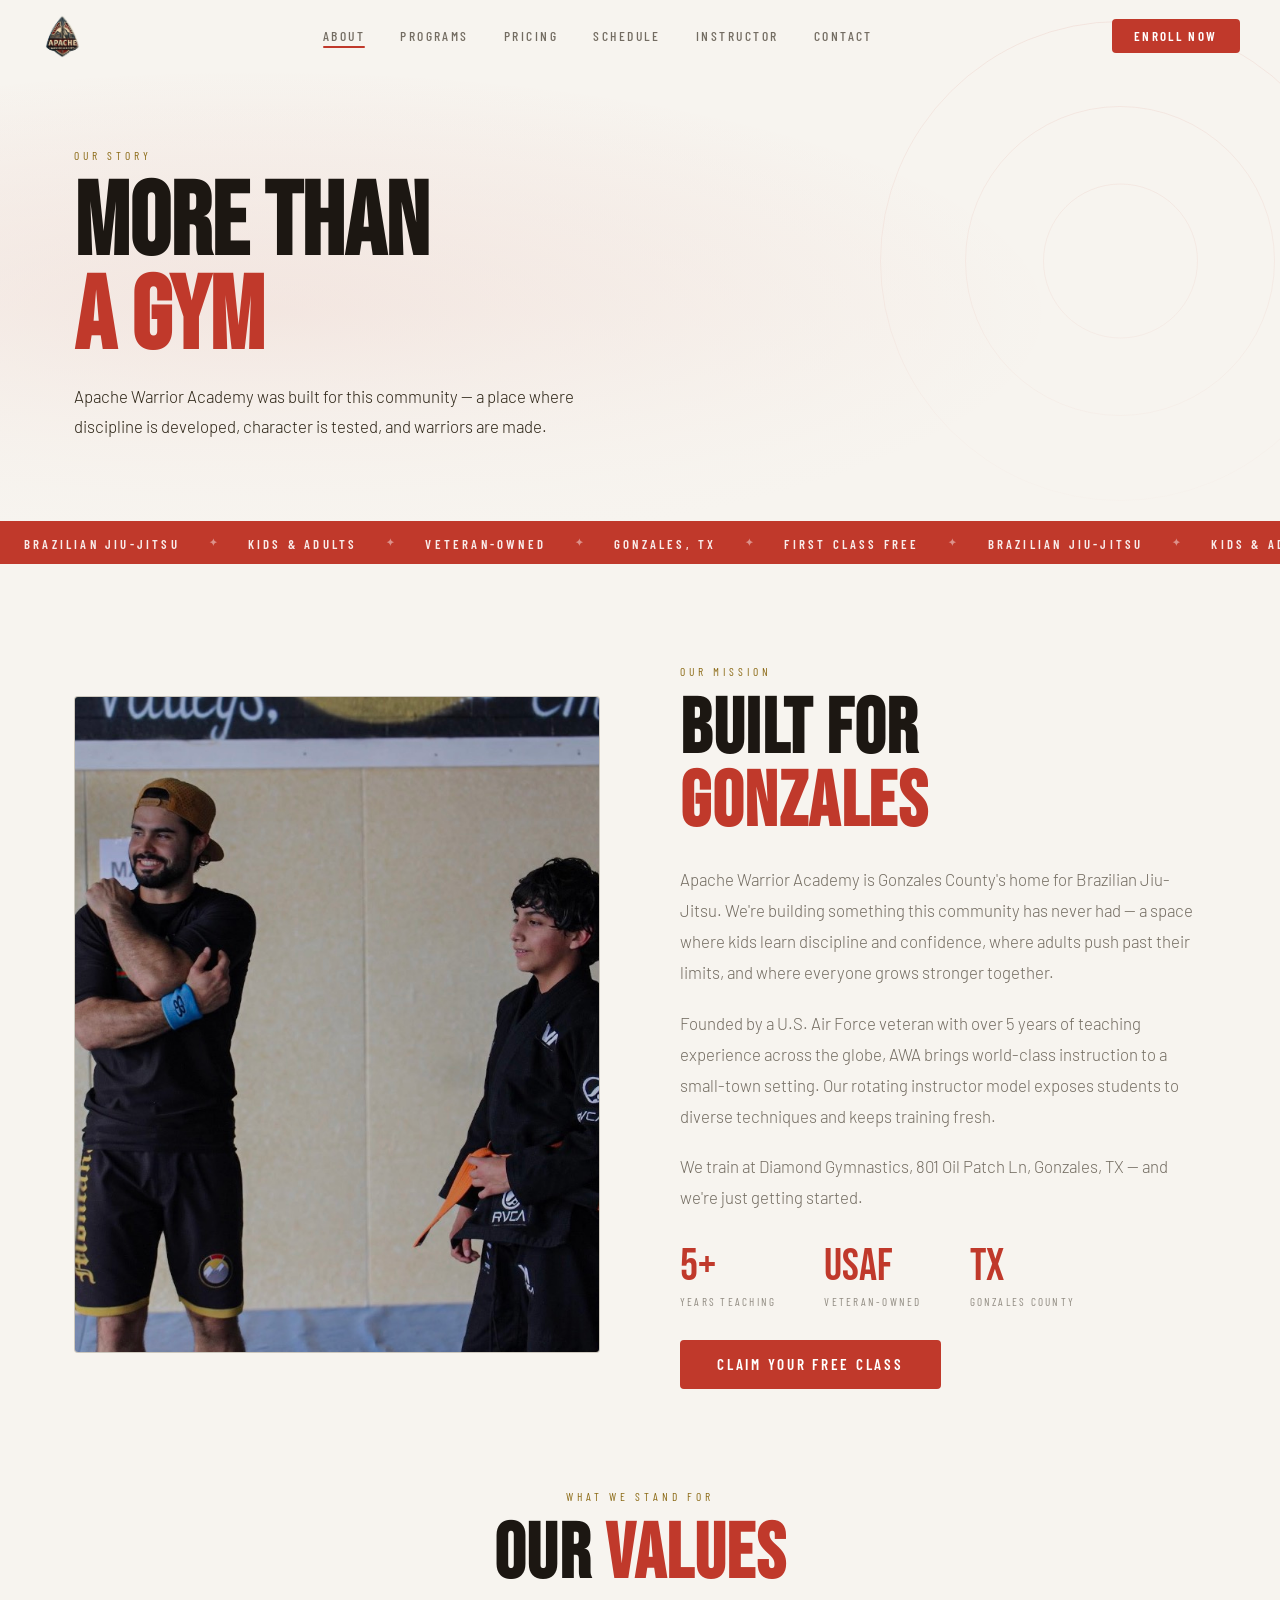
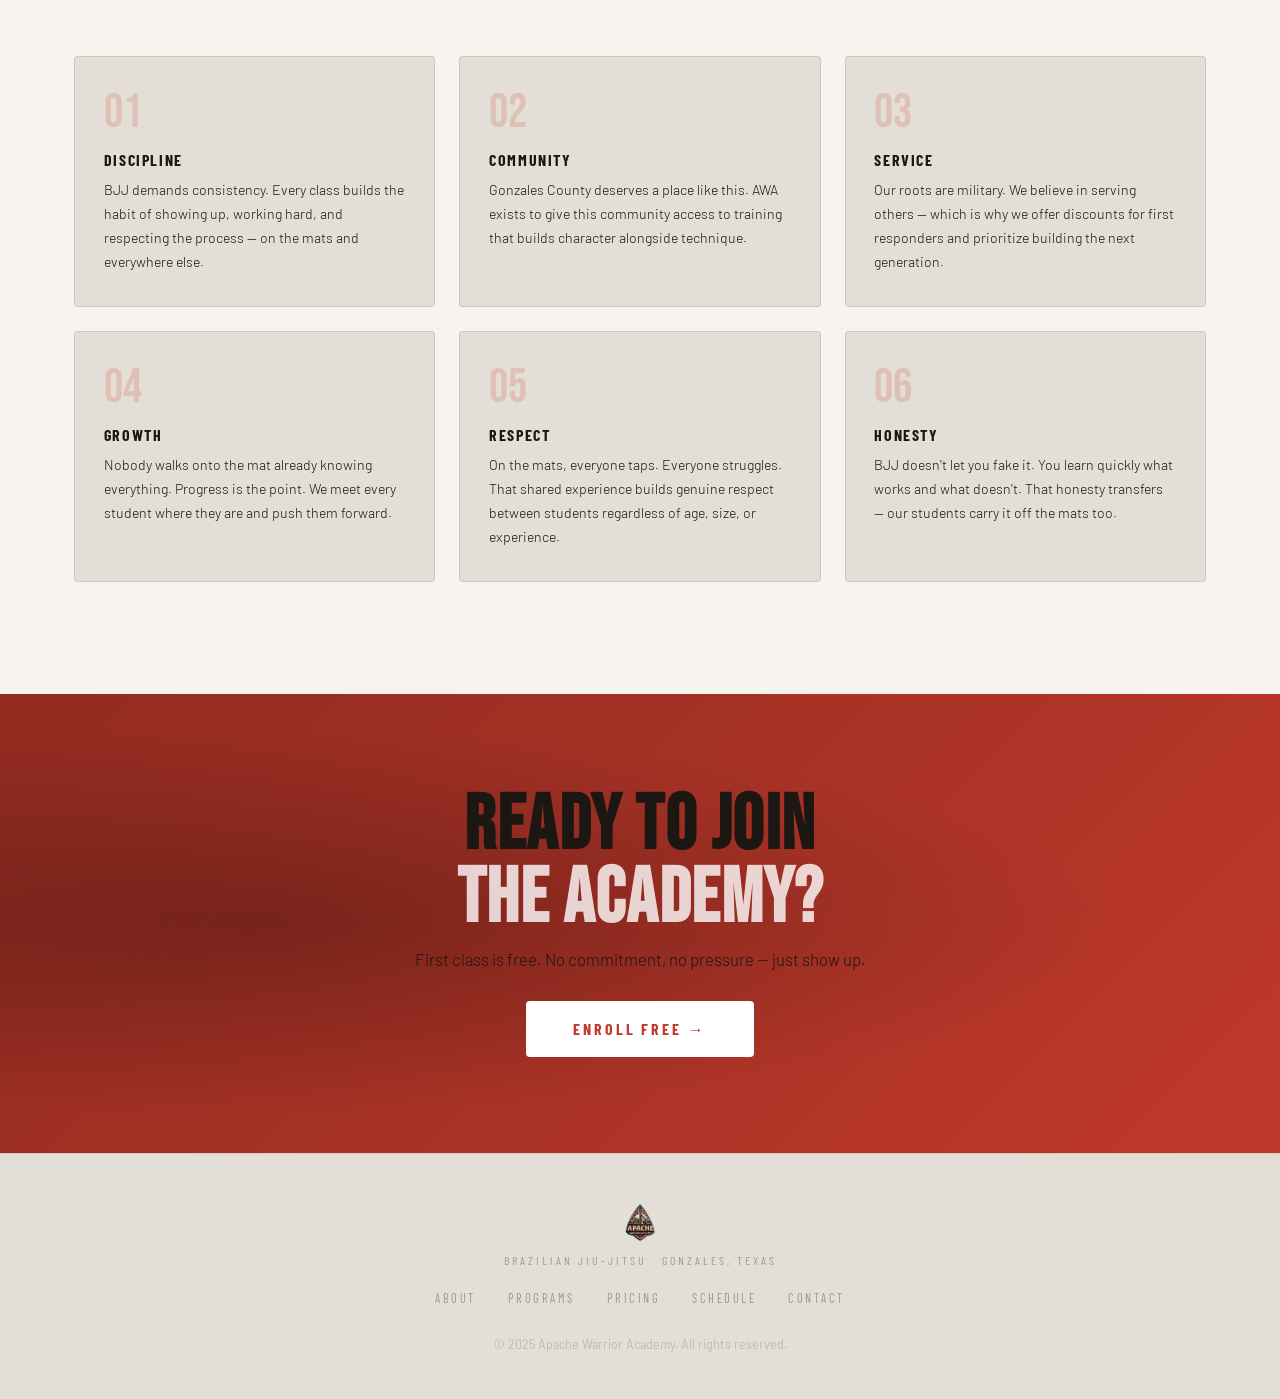
==== commit 68a5778a: "Add files via upload" ====
--- a/about.html
+++ b/about.html
@@ -85,15 +85,20 @@
 
     <!-- Mission split -->
     <div class="split-grid reveal" style="margin-bottom:6rem;">
-      <div class="about-img-wrap geo-placeholder" style="aspect-ratio:4/5;border-radius:4px;overflow:hidden;border:1px solid var(--border);">
-        <div class="placeholder-geo">
+      <div class="about-img-wrap" style="aspect-ratio:4/5;border-radius:4px;overflow:hidden;border:1px solid var(--border);position:relative;background:var(--surface);">
+        <img src="images/homepagemission.PNG"
+             alt="Apache Warrior Academy training"
+             class="about-photo"
+             onerror="this.style.display='none';this.nextElementSibling.style.display='block'">
+        <div class="about-img-fallback geo-placeholder" style="display:none;position:absolute;inset:0;">
+          <div class="placeholder-geo">
             <div class="pg-ring pg-ring-1"></div>
             <div class="pg-ring pg-ring-2"></div>
             <div class="pg-ring pg-ring-3"></div>
             <div class="pg-slash"></div>
             <div class="pg-slash pg-slash-2"></div>
           </div>
-
+        </div>
       </div>
       <div>
         <span class="label">Our Mission</span>
--- a/css/style.css
+++ b/css/style.css
@@ -1412,8 +1412,23 @@
 .hero-bg-img {
   position: absolute; inset: 0;
   width: 100%; height: 100%;
-  object-fit: cover; object-position: center top;
+  object-fit: cover;
+  object-position: center center;
   display: block; z-index: 0;
+}
+@media (max-width: 768px) {
+  .hero-bg-img {
+    object-position: 60% center;
+    object-fit: cover;
+  }
+  .hero {
+    min-height: 100svh;
+    align-items: flex-end;
+    padding: 5rem 1.5rem 3rem;
+  }
+  .hero-content {
+    max-width: 100%;
+  }
 }
 /* Darken overlay more when photo is present */
 .hero-bg:has(.hero-bg-img:not([style*="none"])) .hero-overlay {
@@ -1469,7 +1484,8 @@
     rgba(247,244,239,0.15) 100%
   );
 }
-body.light-mode .hero-eyebrow { color: var(--gold); }
+body.light-mode .hero-eyebrow { color: #5C3D0E; }
+body.light-mode .dot { background: #5C3D0E; }
 body.light-mode .hero-sub { color: #1C1712; }
 body.light-mode .geo-ring { border-color: rgba(192,57,43,0.1); }
 
@@ -1573,10 +1589,10 @@
 
 /* Footer */
 body.light-mode footer { background: #E4DFD6; border-color: rgba(44,36,22,0.1); }
-body.light-mode .footer-tagline { color: rgba(44,36,22,0.45); }
-body.light-mode .footer-nav a { color: rgba(44,36,22,0.45); }
+body.light-mode .footer-tagline { color: #4A3520; }
+body.light-mode .footer-nav a { color: #3D2B15; }
 body.light-mode .footer-nav a:hover { color: #1C1712; }
-body.light-mode .footer-copy { color: rgba(44,36,22,0.3); }
+body.light-mode .footer-copy { color: #5C4A32; }
 body.light-mode .footer-logo-text { color: #1C1712; }
 
 /* Buttons — ghost needs contrast on light bg */
@@ -1691,3 +1707,43 @@
     max-width: 100%;
   }
 }
+
+/* About section real photo */
+.about-img-wrap {
+  position: relative;
+  overflow: hidden;
+  border-radius: 4px;
+  border: 1px solid var(--border);
+  aspect-ratio: 4/5;
+  background: var(--surface);
+}
+.about-photo {
+  width: 100%; height: 100%;
+  object-fit: cover;
+  object-position: center;
+  display: block;
+}
+
+/* Back to Top */
+.back-to-top {
+  position: fixed;
+  bottom: 2rem; right: 2rem;
+  z-index: 300;
+  width: 44px; height: 44px;
+  border-radius: 50%;
+  background: var(--red);
+  color: var(--white);
+  border: none; cursor: pointer;
+  font-size: 1.1rem; font-weight: 700;
+  display: flex; align-items: center; justify-content: center;
+  opacity: 0; pointer-events: none;
+  transform: translateY(10px);
+  transition: opacity 0.3s ease, transform 0.3s ease, background 0.2s;
+  box-shadow: 0 4px 16px rgba(192,57,43,0.35);
+}
+.back-to-top.visible {
+  opacity: 1; pointer-events: all;
+  transform: translateY(0);
+}
+.back-to-top:hover { background: var(--red-dark); }
+body.light-mode .back-to-top { box-shadow: 0 4px 16px rgba(192,57,43,0.25); }
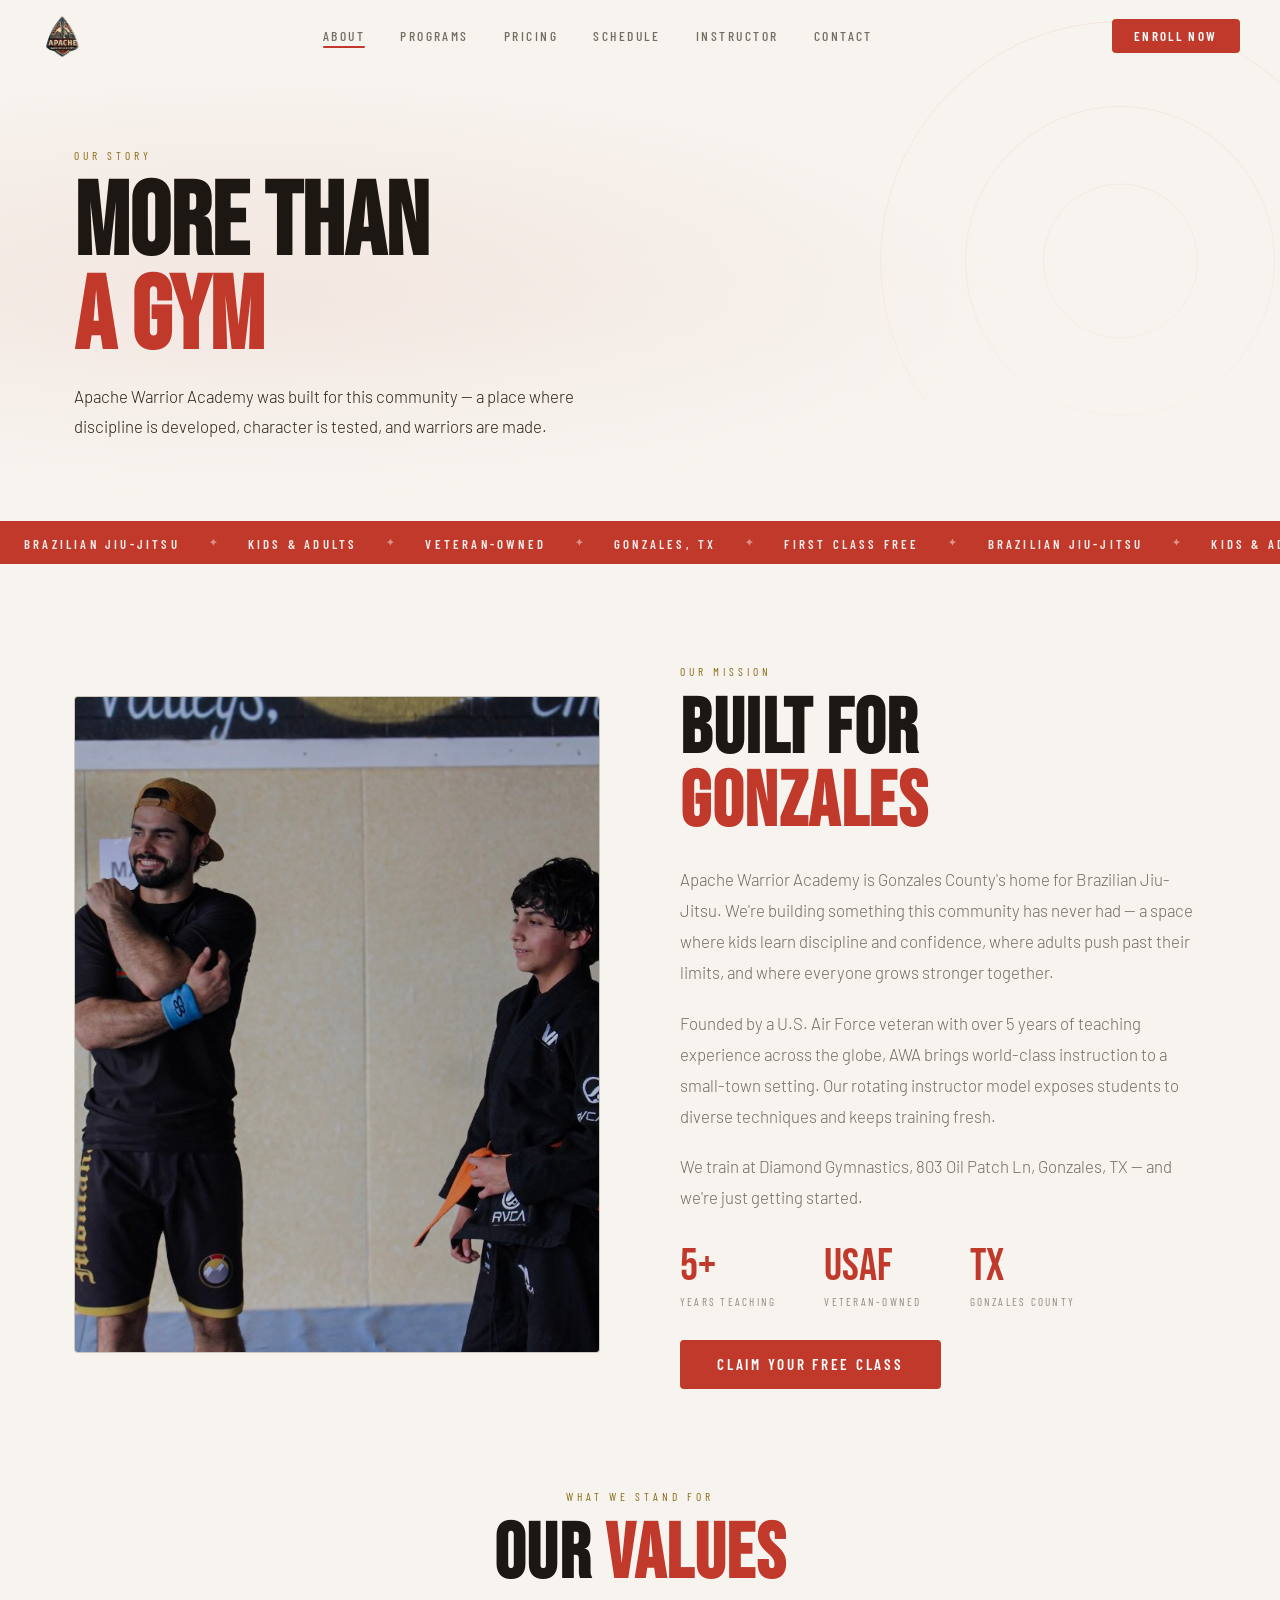
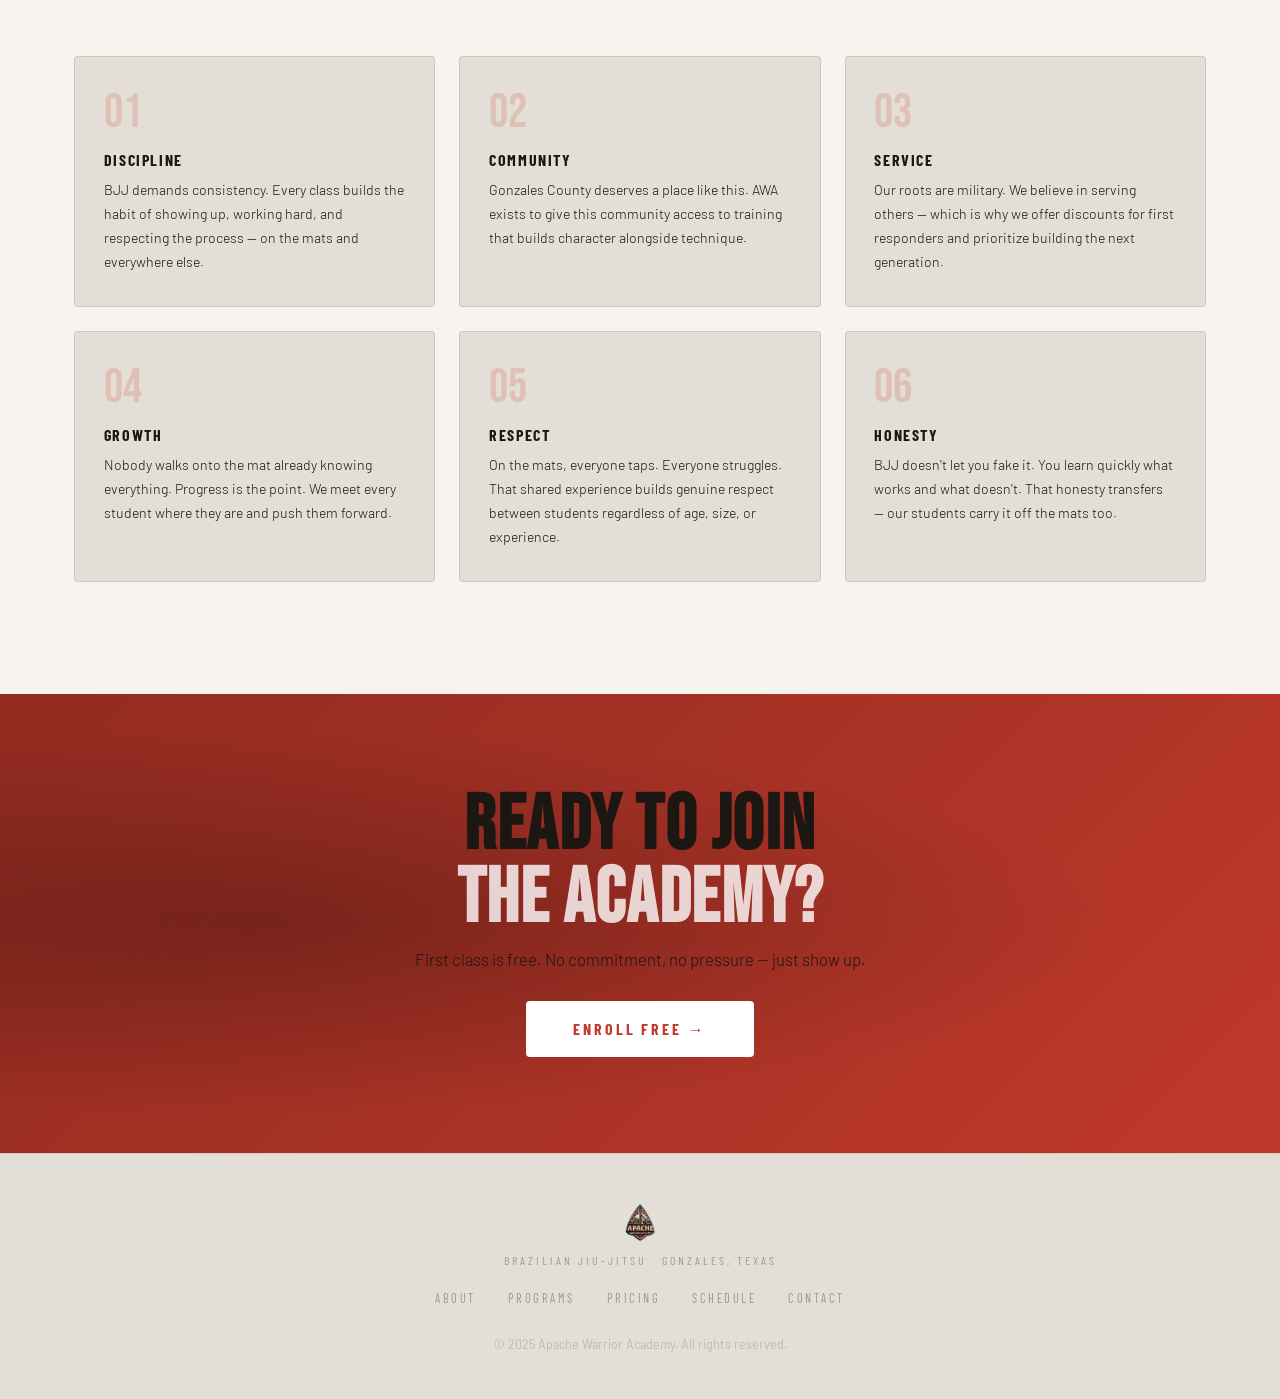
==== commit d9cb2cd4: "Updating address and contact" ====
--- a/about.html
+++ b/about.html
@@ -105,7 +105,7 @@
         <h2>BUILT FOR<br><em>GONZALES</em></h2>
         <p style="font-weight:300;line-height:1.85;color:var(--cream-dim);margin-bottom:1.2rem;font-size:1.05rem;">Apache Warrior Academy is Gonzales County's home for Brazilian Jiu-Jitsu. We're building something this community has never had — a space where kids learn discipline and confidence, where adults push past their limits, and where everyone grows stronger together.</p>
         <p style="font-weight:300;line-height:1.85;color:var(--cream-dim);margin-bottom:1.2rem;font-size:1.05rem;">Founded by a U.S. Air Force veteran with over 5 years of teaching experience across the globe, AWA brings world-class instruction to a small-town setting. Our rotating instructor model exposes students to diverse techniques and keeps training fresh.</p>
-        <p style="font-weight:300;line-height:1.85;color:var(--cream-dim);margin-bottom:2rem;font-size:1.05rem;">We train at Diamond Gymnastics, 801 Oil Patch Ln, Gonzales, TX — and we're just getting started.</p>
+        <p style="font-weight:300;line-height:1.85;color:var(--cream-dim);margin-bottom:2rem;font-size:1.05rem;">We train at Diamond Gymnastics, 803 Oil Patch Ln, Gonzales, TX — and we're just getting started.</p>
         <div style="display:flex;gap:3rem;margin-bottom:2rem;">
           <div class="stat"><div class="stat-num">5+</div><div class="stat-lbl">Years Teaching</div></div>
           <div class="stat"><div class="stat-num">USAF</div><div class="stat-lbl">Veteran-Owned</div></div>
--- a/css/style.css
+++ b/css/style.css
@@ -1149,9 +1149,15 @@
 /* ── Calendar view ── */
 .cal-grid {
   display: grid;
-  grid-template-columns: 1fr 1fr;
+  grid-template-columns: repeat(3, 1fr);
   gap: 1.5rem;
   margin-bottom: 1.5rem;
+}
+@media (max-width: 900px) {
+  .cal-grid { grid-template-columns: 1fr 1fr; }
+}
+@media (max-width: 580px) {
+  .cal-grid { grid-template-columns: 1fr; }
 }
 .cal-day {
   background: var(--surface);
--- a/css/pages.css
+++ b/css/pages.css
@@ -355,3 +355,18 @@
   .value-cards { grid-template-columns: 1fr; }
   .page-hero { padding: 8rem 1.5rem 4rem; min-height: 32vh; }
 }
+
+/* Three-column schedule grid (Tue + Wed + Sat) */
+.schedule-page-grid.three-col {
+  grid-template-columns: repeat(3, 1fr);
+}
+@media (max-width: 900px) {
+  .schedule-page-grid.three-col {
+    grid-template-columns: 1fr 1fr;
+  }
+}
+@media (max-width: 580px) {
+  .schedule-page-grid.three-col {
+    grid-template-columns: 1fr;
+  }
+}
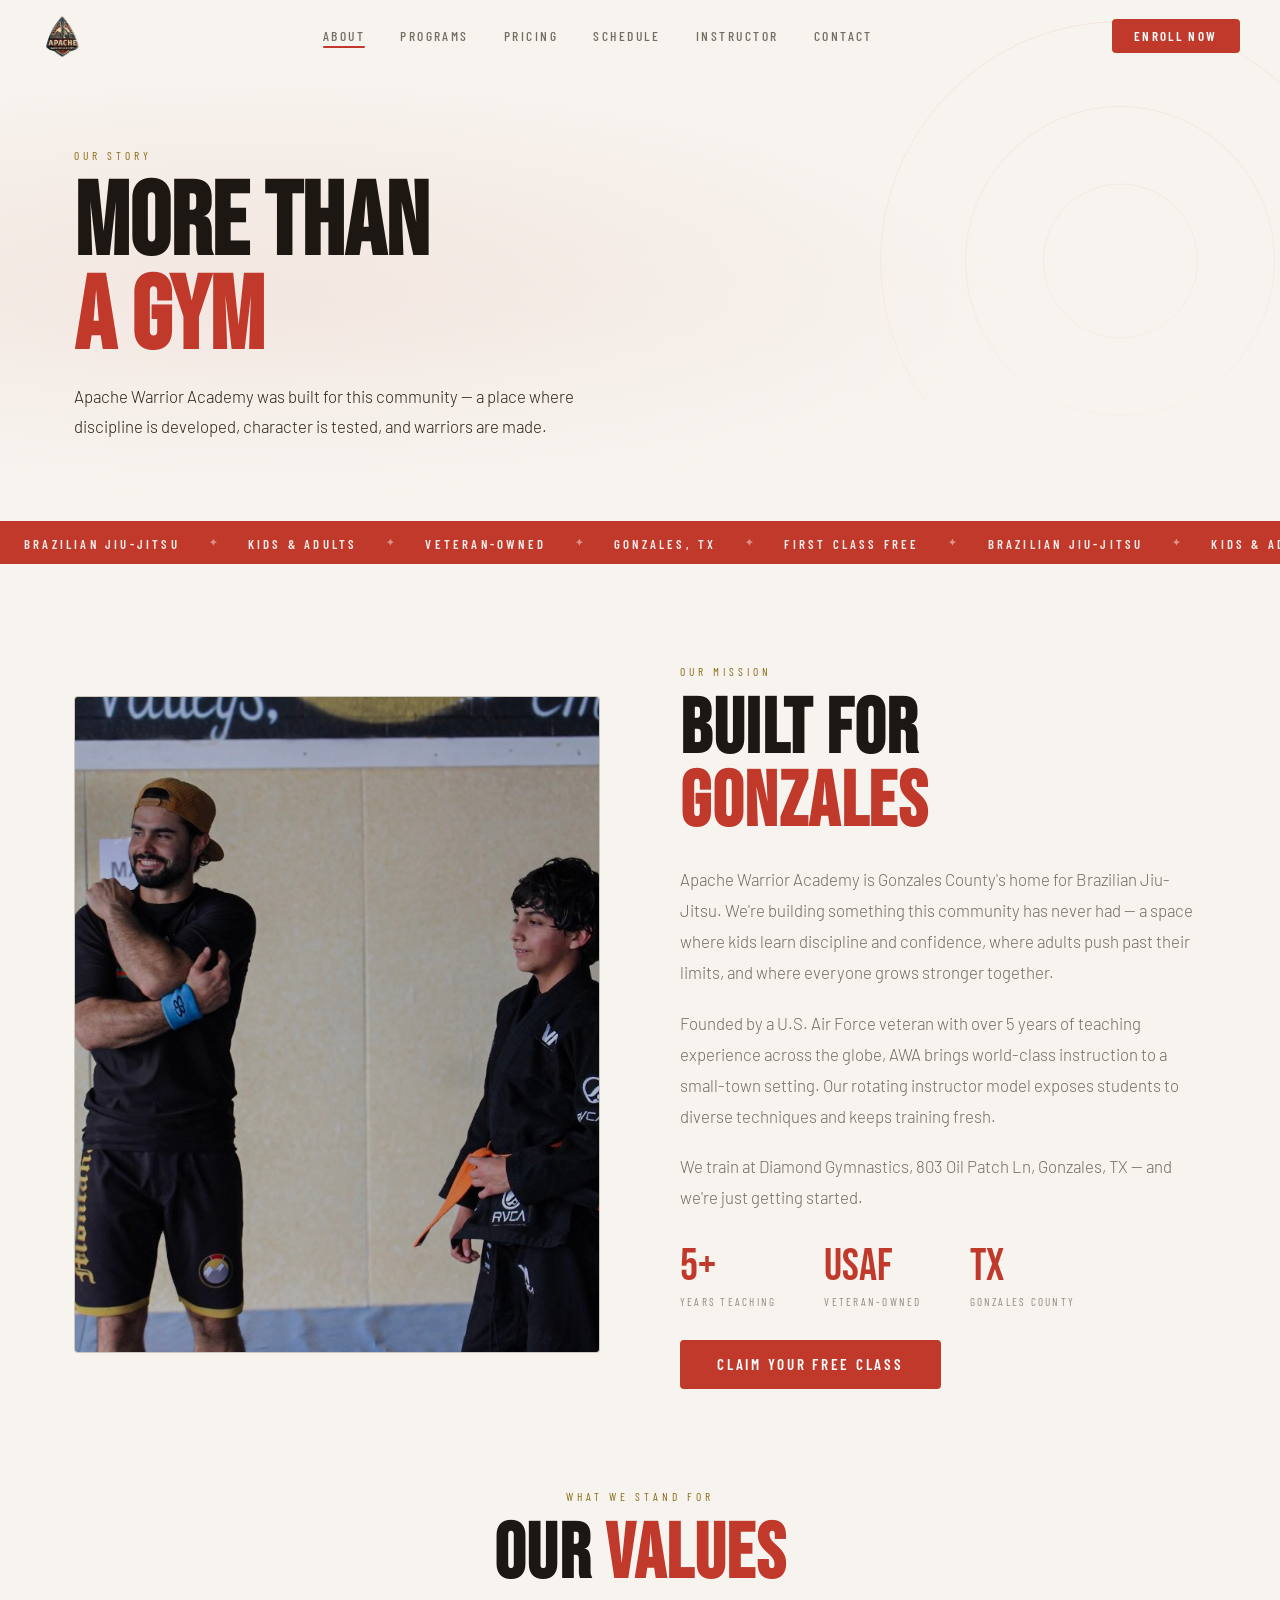
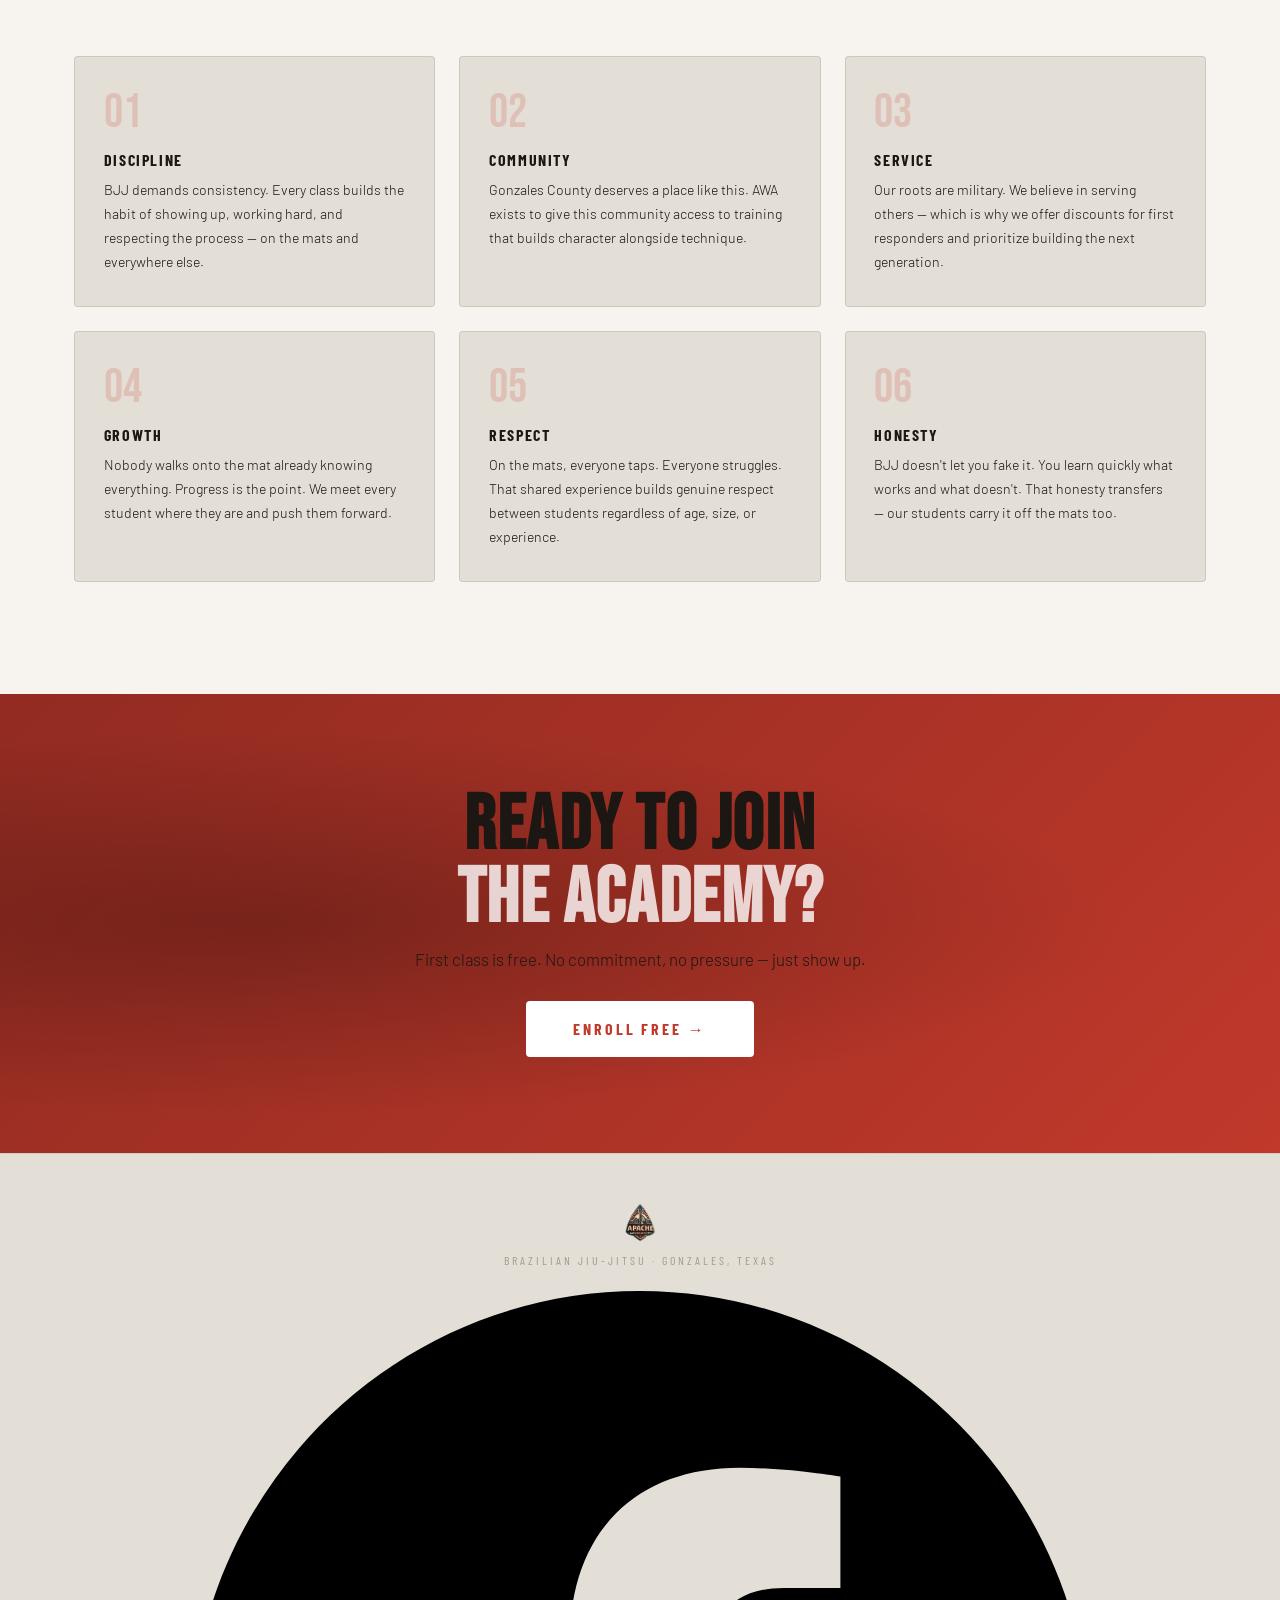
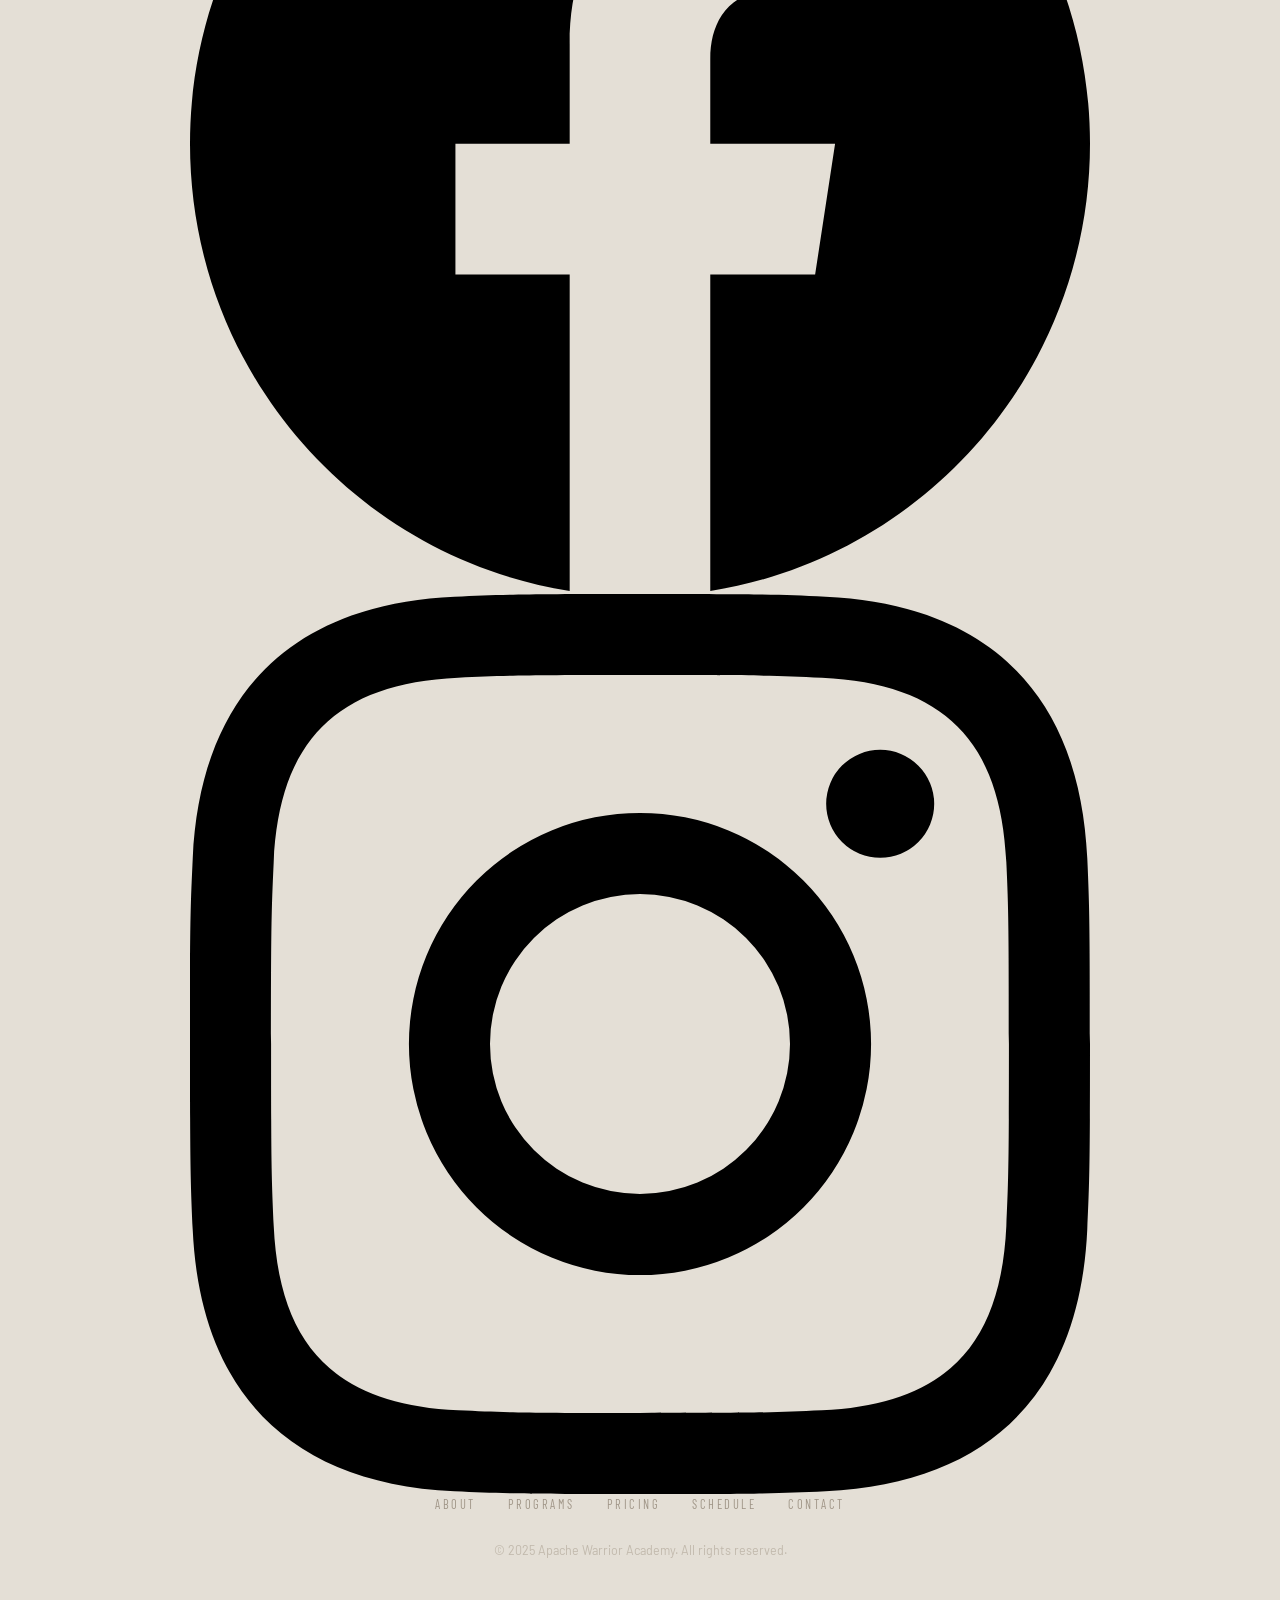
==== commit 2b46d7db: "Add files via upload" ====
--- a/about.html
+++ b/about.html
@@ -170,6 +170,10 @@
       <span class="footer-logo-text" style="display:none;">APACHE WARRIOR ACADEMY</span>
     </div>
     <div class="footer-tagline">Brazilian Jiu-Jitsu · Gonzales, Texas</div>
+        <div class="footer-social">
+      <a href="https://www.facebook.com/profile.php?id=61588543511512" target="_blank" rel="noopener" aria-label="Facebook"><svg viewBox="0 0 24 24" xmlns="http://www.w3.org/2000/svg"><path d="M24 12.073C24 5.405 18.627 0 12 0S0 5.405 0 12.073C0 18.1 4.388 23.094 10.125 24v-8.437H7.078v-3.49h3.047V9.41c0-3.025 1.792-4.697 4.533-4.697 1.312 0 2.686.236 2.686.236v2.97h-1.514c-1.491 0-1.956.93-1.956 1.886v2.267h3.328l-.532 3.49h-2.796V24C19.612 23.094 24 18.1 24 12.073z"/></svg></a>
+      <a href="https://www.instagram.com/apachewarrioracademy" target="_blank" rel="noopener" aria-label="Instagram"><svg viewBox="0 0 24 24" xmlns="http://www.w3.org/2000/svg"><path d="M12 2.163c3.204 0 3.584.012 4.85.07 3.252.148 4.771 1.691 4.919 4.919.058 1.265.069 1.645.069 4.849 0 3.205-.012 3.584-.069 4.849-.149 3.225-1.664 4.771-4.919 4.919-1.266.058-1.644.07-4.85.07-3.204 0-3.584-.012-4.849-.07-3.26-.149-4.771-1.699-4.919-4.92-.058-1.265-.07-1.644-.07-4.849 0-3.204.013-3.583.07-4.849.149-3.227 1.664-4.771 4.919-4.919 1.266-.057 1.645-.069 4.849-.069zM12 0C8.741 0 8.333.014 7.053.072 2.695.272.273 2.69.073 7.052.014 8.333 0 8.741 0 12c0 3.259.014 3.668.072 4.948.2 4.358 2.618 6.78 6.98 6.98C8.333 23.986 8.741 24 12 24c3.259 0 3.668-.014 4.948-.072 4.354-.2 6.782-2.618 6.979-6.98.059-1.28.073-1.689.073-4.948 0-3.259-.014-3.667-.072-4.947-.196-4.354-2.617-6.78-6.979-6.98C15.668.014 15.259 0 12 0zm0 5.838a6.162 6.162 0 100 12.324 6.162 6.162 0 000-12.324zM12 16a4 4 0 110-8 4 4 0 010 8zm6.406-11.845a1.44 1.44 0 100 2.881 1.44 1.44 0 000-2.881z"/></svg></a>
+    </div>
     <nav class="footer-nav">
     <a href="about.html">About</a>
       <a href="programs.html">Programs</a>
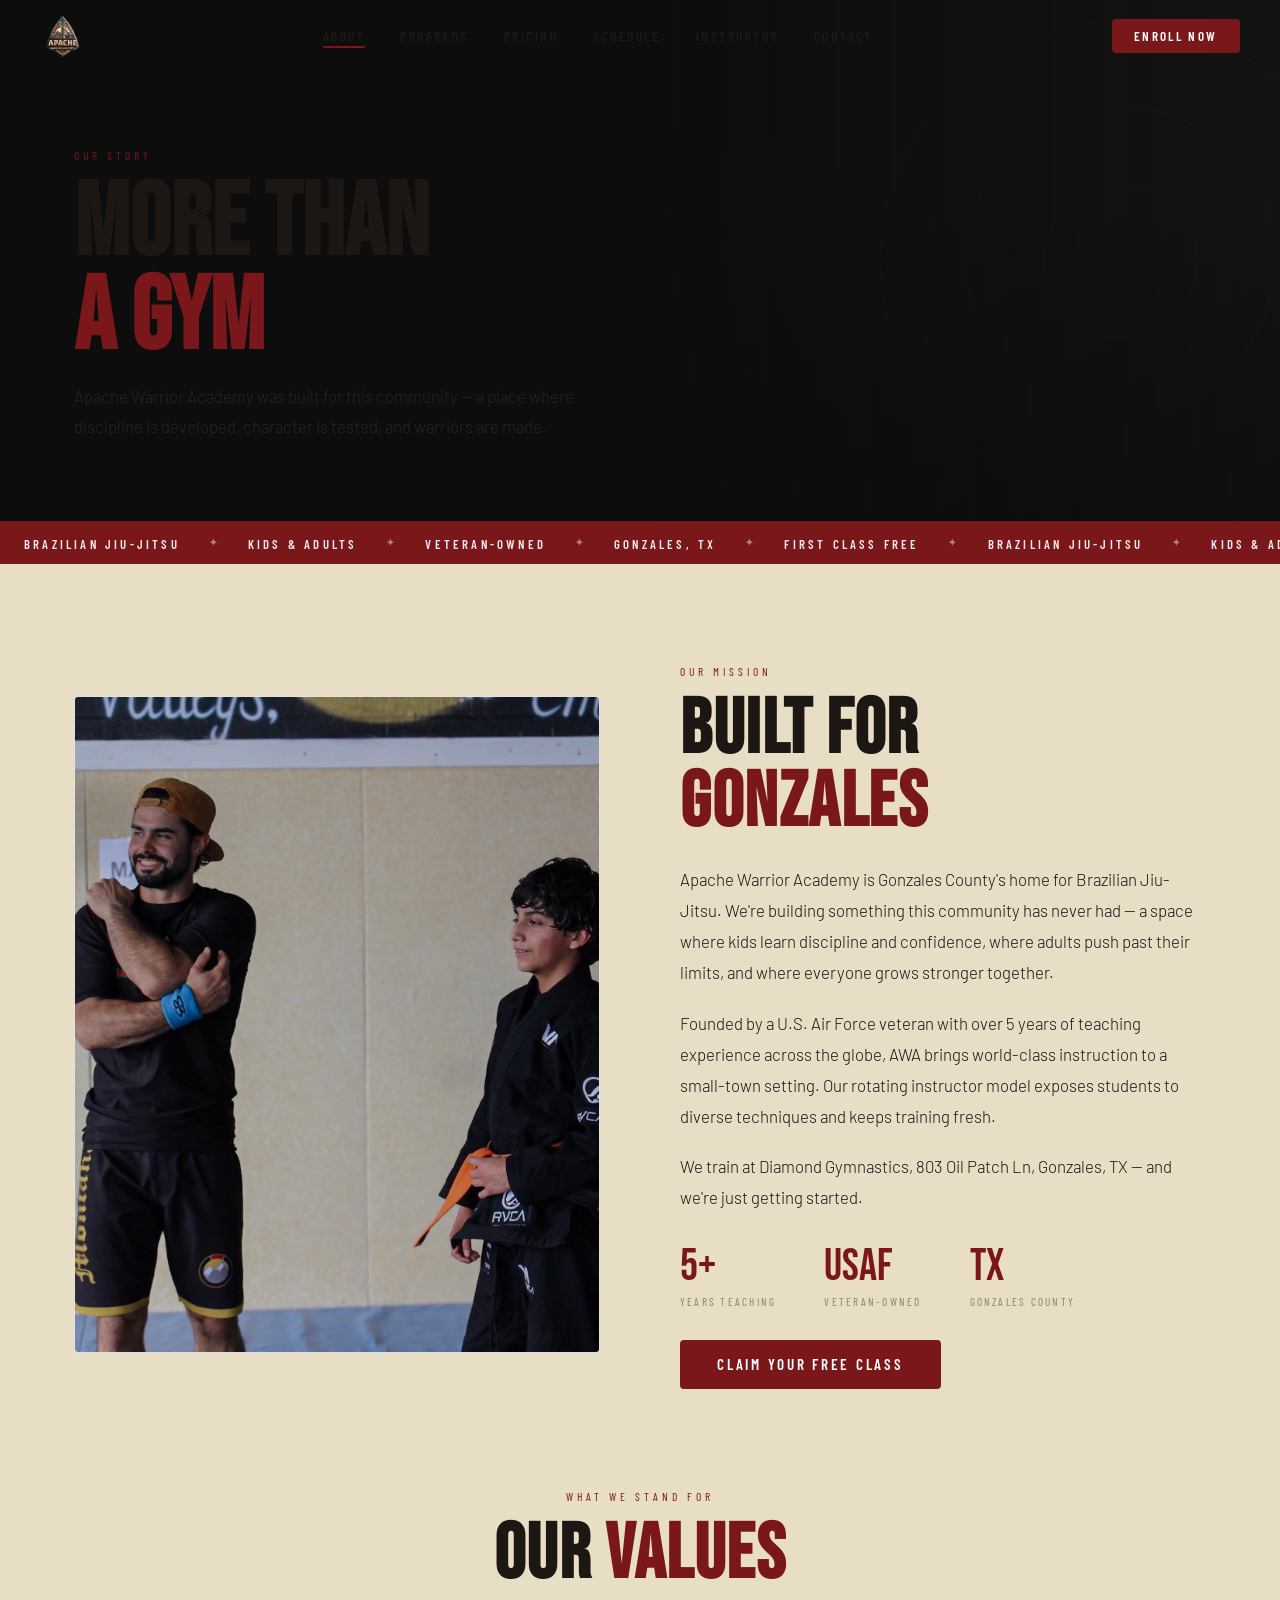
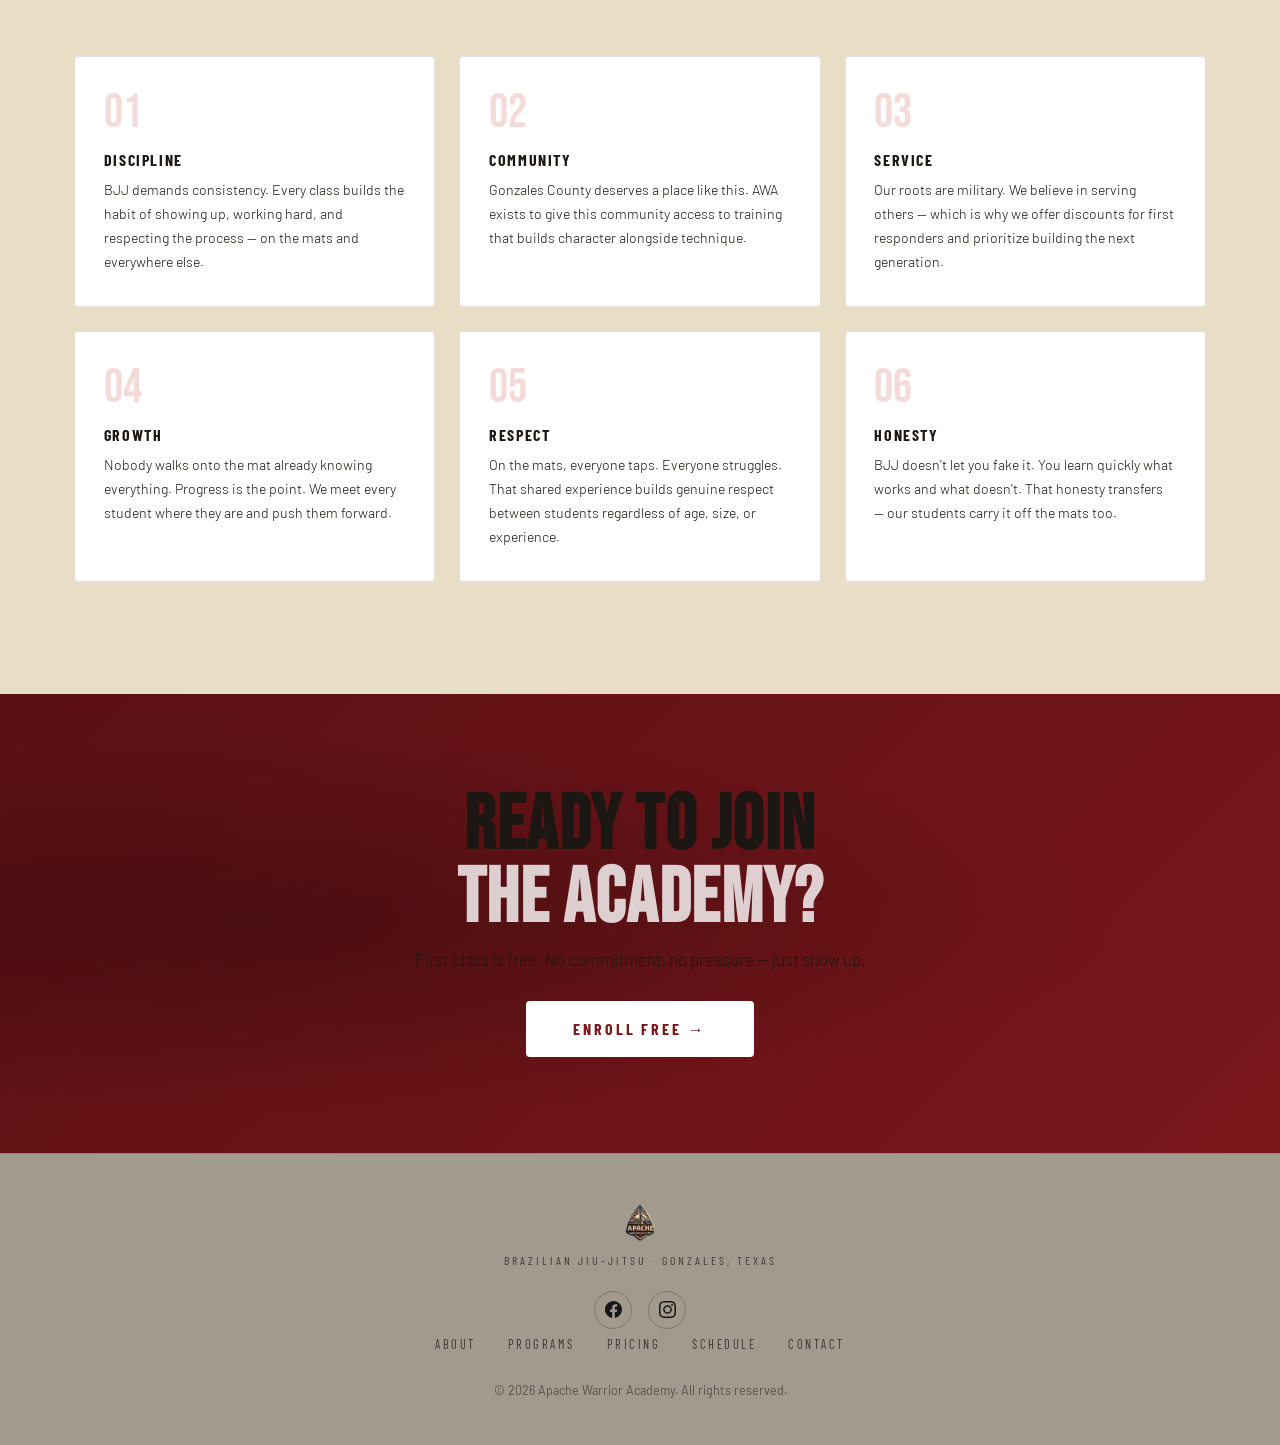
==== commit d6ec34da: "Add files via upload" ====
--- a/about.html
+++ b/about.html
@@ -182,7 +182,7 @@
       
       <a href="contact.html">Contact</a>
     </nav>
-    <div class="footer-copy">© 2025 Apache Warrior Academy. All rights reserved.</div>
+    <div class="footer-copy">© 2026 Apache Warrior Academy. All rights reserved.</div>
   </div>
 </footer>
 <script>
--- a/css/style.css
+++ b/css/style.css
@@ -6,16 +6,19 @@
 *, *::before, *::after { margin: 0; padding: 0; box-sizing: border-box; }
 
 :root {
-  --red:        #C0392B;
-  --red-dark:   #922B21;
-  --red-light:  rgba(192,57,43,0.12);
-  --black:      #0C0C0C;
-  --near-black: #111111;
-  --surface:    #181818;
-  --border:     rgba(255,255,255,0.07);
-  --cream:      #F2EDE4;
-  --cream-dim:  rgba(242,237,228,0.55);
-  --gold:       #C9A84C;
+  /* ── Brand palette ── */
+  --red:        #7A171B;
+  --red-dark:   #5a1014;
+  --red-light:  rgba(122,23,27,0.12);
+  --black:      #171719;
+  --near-black: #1e1e20;
+  --surface:    #FFFFFF;
+  --surface-alt:#F2ECE0;
+  --border:     rgba(23,23,25,0.12);
+  --cream:      #E8DDC5;
+  --cream-dim:  #171719;
+  --stone:      #A39A8E;
+  --gold:       #7A171B;   /* dark red as label/accent on light bg */
   --white:      #FFFFFF;
   --font-display: 'Bebas Neue', sans-serif;
   --font-cond:    'Barlow Condensed', sans-serif;
@@ -28,8 +31,8 @@
 
 body {
   font-family: var(--font-body);
-  background: var(--black);
-  color: var(--cream);
+  background: #E8DDC5;
+  color: #171719;
   overflow-x: hidden;
   -webkit-font-smoothing: antialiased;
 }
@@ -89,8 +92,8 @@
 
 .btn-ghost {
   display: inline-block;
-  background: transparent;
-  color: var(--cream);
+  background: var(--red);
+  color: #FFFFFF;
   font-family: var(--font-cond);
   font-size: 0.95rem;
   font-weight: 600;
@@ -98,12 +101,12 @@
   text-transform: uppercase;
   text-decoration: none;
   padding: 0.85rem 2.2rem;
-  border: 2px solid rgba(242,237,228,0.25);
+  border: 2px solid var(--red);
   border-radius: var(--radius);
   cursor: pointer;
   transition: var(--transition);
 }
-.btn-ghost:hover { border-color: var(--cream); background: rgba(242,237,228,0.06); }
+.btn-ghost:hover { background: var(--red-dark); border-color: var(--red-dark); color: #FFFFFF; }
 
 .btn-white {
   display: inline-block;
@@ -134,10 +137,14 @@
 /* ===== NAV ===== */
 #navbar {
   position: fixed; top: 0; left: 0; right: 0; z-index: 200;
+  background: transparent;
   transition: background 0.4s, box-shadow 0.4s;
 }
+/* Inner pages start with .scrolled class — keep cream bg on all states */
+#navbar.scrolled,
+.page-body ~ #navbar { background: rgba(232,221,197,0.98); }
 #navbar.scrolled {
-  background: rgba(12,12,12,0.96);
+  background: rgba(232,221,197,0.98);
   backdrop-filter: blur(16px);
   box-shadow: 0 1px 0 var(--border);
 }
@@ -157,7 +164,7 @@
   font-family: var(--font-display);
   font-size: 1.15rem;
   letter-spacing: 0.1em;
-  color: var(--cream);
+  color: #171719;
 }
 
 .nav-links {
@@ -170,10 +177,10 @@
   letter-spacing: 0.18em;
   text-transform: uppercase;
   text-decoration: none;
-  color: var(--cream-dim);
+  color: #171719;
   transition: color var(--transition);
 }
-.nav-links a:hover { color: var(--cream); }
+.nav-links a:hover { color: #7A171B; }
 
 .nav-cta {
   font-family: var(--font-cond);
@@ -196,7 +203,7 @@
 }
 .hamburger span {
   display: block; width: 22px; height: 2px;
-  background: var(--cream); border-radius: 2px;
+  background: #171719; border-radius: 2px;
   transition: var(--transition);
 }
 .hamburger.open span:nth-child(1) { transform: translateY(8px) rotate(45deg); }
@@ -221,7 +228,7 @@
 }
 .hero-overlay {
   position: absolute; inset: 0;
-  background: rgba(12,12,12,0.35);
+  background: rgba(255,255,255,0.55);
 }
 
 /* Geometric hero elements */
@@ -435,7 +442,7 @@
 /* ===== PROGRAMS ===== */
 .programs {
   padding: 7rem 0;
-  background: var(--near-black);
+  background: #FFFFFF;
   border-top: 1px solid var(--border);
   border-bottom: 1px solid var(--border);
 }
@@ -449,7 +456,7 @@
   overflow: hidden;
 }
 .prog-card {
-  background: var(--near-black);
+  background: #FFFFFF;
   padding: 2.5rem 2rem;
   transition: background var(--transition);
   position: relative;
@@ -560,9 +567,9 @@
   justify-content: center; margin-top: 2rem;
 }
 .discount-pill {
-  background: rgba(201,168,76,0.08);
-  border: 1px solid rgba(201,168,76,0.2);
-  color: var(--gold);
+  background: rgba(122,23,27,0.07);
+  border: 1px solid rgba(122,23,27,0.18);
+  color: var(--red);
   font-family: var(--font-cond);
   font-size: 0.82rem; letter-spacing: 0.15em;
   text-transform: uppercase;
@@ -573,7 +580,7 @@
 /* ===== SCHEDULE ===== */
 .schedule {
   padding: 7rem 0;
-  background: var(--near-black);
+  background: var(--surface-alt);
   border-top: 1px solid var(--border);
   border-bottom: 1px solid var(--border);
 }
@@ -586,7 +593,7 @@
   font-family: var(--font-cond);
   font-size: 0.72rem; letter-spacing: 0.3em;
   text-transform: uppercase;
-  color: var(--gold);
+  color: var(--red);
   padding: 1rem 1.2rem;
   text-align: left;
   border-bottom: 2px solid rgba(201,168,76,0.25);
@@ -596,7 +603,7 @@
   border-bottom: 1px solid var(--border);
   font-weight: 300;
   font-size: 0.98rem;
-  color: var(--cream-dim);
+  color: #171719;
   vertical-align: middle;
 }
 .sched-table tbody tr { transition: background var(--transition); }
@@ -612,12 +619,12 @@
 }
 .class-tag.kids  { background: rgba(192,57,43,0.15); color: #e57373; border: 1px solid rgba(192,57,43,0.3); }
 .class-tag.adult { background: rgba(201,168,76,0.12); color: var(--gold); border: 1px solid rgba(201,168,76,0.25); }
-.class-tag.open  { background: rgba(255,255,255,0.06); color: var(--cream-dim); border: 1px solid var(--border); }
+.class-tag.open  { background: rgba(23,23,25,0.06); color: #A39A8E; border: 1px solid var(--border); }
 .class-tag.self  { background: rgba(100,180,100,0.1); color: #81c784; border: 1px solid rgba(100,180,100,0.25); }
 
 .sched-note {
   font-size: 0.88rem; font-weight: 300; font-style: italic;
-  color: var(--cream-dim); opacity: 0.6;
+  color: #A39A8E; opacity: 0.6;
   line-height: 1.7;
 }
 
@@ -634,7 +641,7 @@
   border-radius: 3px;
   overflow: hidden;
   position: relative;
-  background: var(--surface);
+  background: #F2ECE0;
   border: 1px solid var(--border);
 }
 .founder-photo img {
@@ -670,7 +677,7 @@
 .fn-name {
   font-family: var(--font-display);
   font-size: 1.3rem; letter-spacing: 0.08em;
-  color: var(--cream);
+  color: #171719;
 }
 .fn-rank {
   font-family: var(--font-cond);
@@ -682,18 +689,18 @@
 
 .founder-text p {
   font-weight: 300; line-height: 1.8;
-  color: var(--cream-dim); font-size: 1.05rem;
+  color: #A39A8E; font-size: 1.05rem;
   margin-bottom: 1.2rem;
 }
 .creds { display: flex; flex-wrap: wrap; gap: 0.6rem; margin-top: 1.8rem; }
 .cred {
-  background: rgba(255,255,255,0.04);
-  border: 1px solid var(--border);
+  background: rgba(23,23,25,0.05);
+  border: 1px solid rgba(23,23,25,0.12);
   padding: 0.5rem 1rem;
   font-family: var(--font-cond);
   font-size: 0.72rem; letter-spacing: 0.18em;
   text-transform: uppercase;
-  color: var(--cream-dim);
+  color: #A39A8E;
   border-radius: 2px;
 }
 
@@ -740,15 +747,15 @@
   font-family: var(--font-cond);
   font-size: 0.7rem; letter-spacing: 0.28em;
   text-transform: uppercase;
-  color: var(--gold);
+  color: var(--red);
   margin-bottom: 0.4rem;
 }
 .info-val {
   font-weight: 300; line-height: 1.7;
-  font-size: 1rem; color: var(--cream-dim);
+  font-size: 1rem; color: #A39A8E;
 }
 .info-val a {
-  color: var(--cream);
+  color: #171719;
   text-decoration: none;
   border-bottom: 1px solid rgba(242,237,228,0.2);
   transition: border-color var(--transition);
@@ -757,7 +764,7 @@
 
 /* Form */
 .contact-form-wrap {
-  background: var(--surface);
+  background: #FFFFFF;
   border: 1px solid var(--border);
   border-radius: 4px;
   padding: 2.5rem;
@@ -771,11 +778,11 @@
 .contact-form select,
 .contact-form textarea {
   width: 100%;
-  background: rgba(255,255,255,0.04);
+  background: rgba(23,23,25,0.04);
   border: 1px solid var(--border);
   border-radius: var(--radius);
   padding: 0.9rem 1rem;
-  color: var(--cream);
+  color: #171719;
   font-family: var(--font-body);
   font-size: 0.95rem;
   font-weight: 300;
@@ -787,12 +794,12 @@
 .contact-form textarea:focus {
   outline: none;
   border-color: var(--red);
-  background: rgba(192,57,43,0.05);
+  background: rgba(122,23,27,0.04);
 }
 .contact-form input::placeholder,
-.contact-form textarea::placeholder { color: rgba(242,237,228,0.25); }
+.contact-form textarea::placeholder { color: rgba(23,23,25,0.3); }
 .contact-form select { cursor: pointer; }
-.contact-form select option { background: var(--near-black); }
+.contact-form select option { background: #FFFFFF; }
 .contact-form textarea { resize: vertical; min-height: 110px; }
 
 .form-success {
@@ -809,7 +816,7 @@
 
 /* ===== FOOTER ===== */
 footer {
-  background: #080808;
+  background: #A39A8E;
   border-top: 1px solid var(--border);
   padding: 3rem 2rem;
   text-align: center;
@@ -819,7 +826,7 @@
 .footer-logo-text {
   font-family: var(--font-display);
   font-size: 1.1rem; letter-spacing: 0.15em;
-  color: var(--cream);
+  color: #171719;
   margin-bottom: 0.5rem;
   display: block;
 }
@@ -827,8 +834,8 @@
   font-family: var(--font-cond);
   font-size: 0.75rem; letter-spacing: 0.25em;
   text-transform: uppercase;
-  color: var(--cream-dim);
-  opacity: 0.4;
+  color: #171719;
+  opacity: 0.7;
   margin-bottom: 1.5rem;
 }
 .footer-nav {
@@ -840,15 +847,14 @@
   font-family: var(--font-cond);
   font-size: 0.78rem; letter-spacing: 0.2em;
   text-transform: uppercase;
-  color: var(--cream-dim);
+  color: #171719;
   text-decoration: none;
-  opacity: 0.4;
-  transition: opacity var(--transition);
-}
-.footer-nav a:hover { opacity: 0.85; }
+  opacity: 0.75;
+  transition: color var(--transition), opacity var(--transition);
+}
+.footer-nav a:hover { color: #7A171B; opacity: 1; }
 .footer-copy {
-  font-size: 0.78rem; color: var(--cream-dim);
-  opacity: 0.25;
+  font-size: 0.78rem; color: #171719; opacity: 0.55;
 }
 
 /* ===== RESPONSIVE ===== */
@@ -868,7 +874,7 @@
   .nav-links.open {
     display: flex; flex-direction: column;
     position: fixed; top: 72px; left: 0; right: 0; bottom: 0;
-    background: rgba(10,10,10,0.98);
+    background: rgba(232,221,197,0.98);
     backdrop-filter: blur(16px);
     padding: 3rem 2rem;
     gap: 2rem;
@@ -1019,7 +1025,7 @@
   display: flex; flex-wrap: wrap; gap: 0.5rem;
 }
 .chip {
-  background: rgba(255,255,255,0.04);
+  background: rgba(23,23,25,0.04);
   border: 1px solid var(--border);
   color: var(--cream-dim);
   font-family: var(--font-cond);
@@ -1109,7 +1115,7 @@
 }
 .sched-view-toggle {
   display: flex; gap: 0.4rem;
-  background: rgba(255,255,255,0.04);
+  background: rgba(23,23,25,0.04);
   border: 1px solid var(--border);
   border-radius: 6px; padding: 4px;
 }
@@ -1165,7 +1171,7 @@
   border-radius: 6px; overflow: hidden;
 }
 .cal-day-header {
-  background: rgba(255,255,255,0.04);
+  background: rgba(23,23,25,0.04);
   border-bottom: 1px solid var(--border);
   padding: 1rem 1.2rem;
   display: flex; align-items: center; justify-content: space-between;
@@ -1207,7 +1213,7 @@
 }
 .cal-register-btn {
   align-self: flex-start;
-  background: rgba(255,255,255,0.08);
+  background: rgba(23,23,25,0.08);
   border: 1px solid rgba(255,255,255,0.12);
   color: var(--cream);
   font-family: var(--font-cond);
@@ -1251,7 +1257,7 @@
   opacity: 1; pointer-events: all;
 }
 .modal-box {
-  background: var(--near-black);
+  background: #FFFFFF;
   border: 1px solid var(--border);
   border-radius: 6px;
   padding: 2.5rem;
@@ -1361,7 +1367,7 @@
   font-family: var(--font-cond);
   font-size: 0.7rem; letter-spacing: 0.12em;
   text-transform: uppercase;
-  background: rgba(255,255,255,0.06);
+  background: rgba(23,23,25,0.06);
   border: 1px solid var(--border);
   color: var(--cream-dim);
   padding: 0.3rem 0.7rem; border-radius: 100px;
@@ -1391,7 +1397,7 @@
   border-radius: 3px;
   overflow: hidden;
   position: relative;
-  background: var(--surface);
+  background: #F2ECE0;
   border: 1px solid var(--border);
 }
 .kenneth-photo {
@@ -1415,12 +1421,18 @@
 }
 
 /* Hero background photo — sits behind geo overlay */
-.hero-bg-img {
+.hero-bg-img,
+.hero-bg picture {
   position: absolute; inset: 0;
   width: 100%; height: 100%;
   object-fit: cover;
   object-position: center center;
   display: block; z-index: 0;
+}
+.hero-bg picture img {
+  width: 100%; height: 100%;
+  object-fit: cover; object-position: center center;
+  display: block;
 }
 @media (max-width: 768px) {
   .hero-bg-img {
@@ -1436,12 +1448,7 @@
     max-width: 100%;
   }
 }
-/* Darken overlay more when photo is present */
-.hero-bg:has(.hero-bg-img:not([style*="none"])) .hero-overlay {
-  background:
-    linear-gradient(to right, rgba(12,12,12,0.88) 40%, rgba(12,12,12,0.5) 100%),
-    linear-gradient(to top, rgba(12,12,12,0.7) 0%, transparent 60%);
-}
+/* Photo-present overlay handled by base .hero-overlay rule above */
 
 
 /* ============================================================
@@ -1450,20 +1457,13 @@
    ============================================================ */
 
 body.light-mode {
-  --black:      #F7F4EF;
-  --near-black: #EDE9E1;
-  --surface:    #E4DFD6;
-  --border:     rgba(44,36,22,0.12);
-  --cream:      #1C1712;
-  --cream-dim:  rgba(44,36,22,0.65);
-  --gold:       #8B6914;
-  background: #F7F4EF;
-  color: #1C1712;
+  background: #E8DDC5;
+  color: #171719;
 }
 
 /* Nav */
 body.light-mode #navbar.scrolled {
-  background: rgba(247,244,239,0.96);
+  background: rgba(232,221,197,0.98);
   box-shadow: 0 1px 0 rgba(44,36,22,0.1);
 }
 body.light-mode .nav-links a { color: rgba(44,36,22,0.65); }
@@ -1478,21 +1478,10 @@
     radial-gradient(ellipse at 85% 20%, rgba(192,57,43,0.06) 0%, transparent 40%),
     #F7F4EF;
 }
-body.light-mode .hero-overlay {
-  background: rgba(247,244,239,0.25);
-}
-body.light-mode .hero-bg-img + .hero-geo ~ .hero-overlay,
-body.light-mode .hero-overlay {
-  background: linear-gradient(
-    to top,
-    rgba(247,244,239,0.92) 0%,
-    rgba(247,244,239,0.5) 40%,
-    rgba(247,244,239,0.15) 100%
-  );
-}
-body.light-mode .hero-eyebrow { color: #5C3D0E; }
-body.light-mode .dot { background: #5C3D0E; }
-body.light-mode .hero-sub { color: #1C1712; }
+/* Hero overlay handled by unified hero CSS block — no light-mode override needed */
+body.light-mode .hero-eyebrow { color: var(--cream); }
+body.light-mode .dot { background: var(--cream); }
+body.light-mode .hero-sub { color: rgba(232,221,197,0.85); }
 body.light-mode .geo-ring { border-color: rgba(192,57,43,0.1); }
 
 /* Marquee — keep red */
@@ -1593,20 +1582,10 @@
 body.light-mode .waiver-text { color: rgba(44,36,22,0.65); }
 body.light-mode .waiver-full { background: rgba(44,36,22,0.03); border-color: rgba(44,36,22,0.08); color: rgba(44,36,22,0.65); }
 
-/* Footer */
-body.light-mode footer { background: #E4DFD6; border-color: rgba(44,36,22,0.1); }
-body.light-mode .footer-tagline { color: #4A3520; }
-body.light-mode .footer-nav a { color: #3D2B15; }
-body.light-mode .footer-nav a:hover { color: #1C1712; }
-body.light-mode .footer-copy { color: #5C4A32; }
-body.light-mode .footer-logo-text { color: #1C1712; }
+/* Footer — stone gray bg, charcoal text (set in base rules, no override needed) */
 
 /* Buttons — ghost needs contrast on light bg */
-body.light-mode .btn-ghost {
-  color: #1C1712;
-  border-color: rgba(44,36,22,0.3);
-}
-body.light-mode .btn-ghost:hover { border-color: #1C1712; background: rgba(44,36,22,0.06); }
+/* btn-ghost is now solid dark red — no light-mode override needed */
 
 /* Scroll hint */
 body.light-mode .scroll-line { background: linear-gradient(to bottom, #1C1712, transparent); }
@@ -1753,3 +1732,379 @@
 }
 .back-to-top:hover { background: var(--red-dark); }
 body.light-mode .back-to-top { box-shadow: 0 4px 16px rgba(192,57,43,0.25); }
+
+/* SMS / text button — subtle pulse ring on hover to signal it opens messages */
+.sms-btn { position: relative; }
+.sms-btn:hover::after {
+  content: '';
+  position: absolute; inset: -3px;
+  border-radius: inherit;
+  border: 2px solid rgba(192,57,43,0.4);
+  animation: smsRing 0.6s ease-out forwards;
+  pointer-events: none;
+}
+@keyframes smsRing {
+  from { opacity: 1; transform: scale(1); }
+  to   { opacity: 0; transform: scale(1.06); }
+}
+
+/* ── Footer social icons ── */
+.footer-social {
+  display: flex; gap: 1rem; justify-content: center;
+  margin: 1rem 0 0.5rem;
+}
+.footer-social a {
+  display: flex; align-items: center; justify-content: center;
+  width: 38px; height: 38px;
+  border: 1px solid rgba(23,23,25,0.3);
+  border-radius: 50%;
+  color: #171719;
+  transition: var(--transition);
+  text-decoration: none;
+}
+.footer-social a:hover {
+  border-color: var(--red);
+  color: #FFFFFF;
+  background: var(--red);
+}
+.footer-social svg { width: 17px; height: 17px; fill: currentColor; }
+
+/* ── Contact page social icons ── */
+.social-icon-row {
+  display: flex; gap: 0.75rem; align-items: center;
+  margin-top: 0.25rem;
+}
+.social-icon-link {
+  display: inline-flex; align-items: center; gap: 0.5rem;
+  text-decoration: none;
+  color: var(--cream-dim);
+  font-family: var(--font-cond);
+  font-size: 0.85rem;
+  letter-spacing: 0.1em;
+  transition: color var(--transition);
+}
+.social-icon-link:hover { color: var(--red); }
+.social-icon-link svg { width: 18px; height: 18px; fill: currentColor; flex-shrink:0; }
+body.light-mode .social-icon-link { color: rgba(23,23,25,0.65); }
+body.light-mode .social-icon-link:hover { color: #7A171B; }
+body.light-mode .footer-social a { border-color: rgba(23,23,25,0.25); color: #171719; }
+
+/* ── Saturday competition note ── */
+.saturday-note {
+  margin-top: 0.6rem;
+  font-size: 0.78rem;
+  font-family: var(--font-cond);
+  letter-spacing: 0.05em;
+  color: var(--stone);
+  font-style: italic;
+  line-height: 1.4;
+}
+body.light-mode .saturday-note { color: #7A171B; }
+
+/* ── SMS button pulse ── */
+.sms-btn { position: relative; }
+.sms-btn:hover::after {
+  content: '';
+  position: absolute; inset: -3px;
+  border-radius: inherit;
+  border: 2px solid rgba(122,23,27,0.4);
+  animation: smsRing 0.6s ease-out forwards;
+  pointer-events: none;
+}
+@keyframes smsRing {
+  from { opacity: 1; transform: scale(1); }
+  to   { opacity: 0; transform: scale(1.06); }
+}
+
+/* ── Hero image overlay — ensures text legibility over hero.png ── */
+.hero-img-overlay {
+  position: absolute; inset: 0;
+  background: linear-gradient(
+    to bottom,
+    rgba(23,23,25,0.55) 0%,
+    rgba(23,23,25,0.3) 40%,
+    rgba(23,23,25,0.65) 100%
+  );
+}
+
+/* ============================================================
+   PILLARS STRIP
+   ============================================================ */
+.pillars-strip {
+  padding: 4rem 0;
+  background: #171719;
+}
+.pillars-grid {
+  display: grid;
+  grid-template-columns: repeat(3, 1fr);
+  gap: 0;
+}
+.pillar-tile {
+  padding: 2.5rem 2rem;
+  border-right: 1px solid rgba(232,221,197,0.1);
+  text-align: center;
+  transition: background var(--transition);
+}
+.pillar-tile:last-child { border-right: none; }
+.pillar-tile:hover { background: rgba(122,23,27,0.1); }
+.pillar-icon {
+  font-size: 2rem; margin-bottom: 0.8rem;
+}
+.pillar-label {
+  font-family: var(--font-display);
+  font-size: 2rem; letter-spacing: 0.08em;
+  color: #E8DDC5; margin-bottom: 0.6rem;
+  text-transform: uppercase;
+}
+.pillar-desc {
+  font-size: 0.88rem; font-weight: 300;
+  color: rgba(232,221,197,0.6); line-height: 1.7;
+  max-width: 220px; margin: 0 auto;
+}
+@media (max-width: 640px) {
+  .pillars-grid { grid-template-columns: 1fr; }
+  .pillar-tile { border-right: none; border-bottom: 1px solid rgba(232,221,197,0.1); }
+  .pillar-tile:last-child { border-bottom: none; }
+}
+
+/* ============================================================
+   HERO META LINE (address + pricing)
+   ============================================================ */
+.hero-meta {
+  display: flex; align-items: center; gap: 0.75rem; flex-wrap: wrap;
+  margin-top: 1.4rem;
+  font-family: var(--font-cond);
+  font-size: 0.82rem; letter-spacing: 0.12em;
+  text-transform: uppercase;
+  color: rgba(232,221,197,0.6);
+}
+.hero-meta a { color: rgba(23,23,25,0.7); text-decoration: none; border-bottom: 1px solid rgba(23,23,25,0.25); transition: color var(--transition), border-color var(--transition); }
+.hero-meta a:hover { color: var(--red); border-color: var(--red); }
+.hero-meta { color: rgba(23,23,25,0.6); }
+.hero-meta-sep { opacity: 0.4; }
+.hero-meta-addr { color: rgba(23,23,25,0.6); }
+
+/* ============================================================
+   REVIEWS SECTION
+   ============================================================ */
+.reviews-section {
+  padding: 6rem 0 5rem;
+  background: var(--surface-alt);
+  border-top: 1px solid var(--border);
+}
+.reviews-grid {
+  display: grid;
+  grid-template-columns: repeat(3, 1fr);
+  gap: 1.5rem;
+  margin-top: 3rem;
+}
+.review-card {
+  background: #FFFFFF;
+  border: 1px solid rgba(23,23,25,0.1);
+  border-radius: 6px;
+  padding: 2rem 1.8rem;
+  display: flex; flex-direction: column; gap: 1rem;
+  transition: transform var(--transition), box-shadow var(--transition);
+}
+.review-card:hover {
+  transform: translateY(-3px);
+  box-shadow: 0 8px 32px rgba(23,23,25,0.08);
+}
+.review-stars {
+  color: #7A171B;
+  font-size: 1rem; letter-spacing: 0.1em;
+}
+.review-text {
+  font-size: 0.93rem; font-weight: 300;
+  color: #171719; line-height: 1.75;
+  flex: 1;
+  font-style: italic;
+}
+.review-author {
+  border-top: 1px solid rgba(23,23,25,0.08);
+  padding-top: 0.8rem;
+}
+.review-name {
+  font-family: var(--font-cond);
+  font-size: 0.82rem; letter-spacing: 0.12em;
+  text-transform: uppercase; color: #171719;
+  font-weight: 600;
+}
+.review-source {
+  font-size: 0.75rem; color: #A39A8E;
+  margin-top: 0.2rem;
+}
+.reviews-cta {
+  text-align: center;
+  margin-top: 2.5rem;
+}
+.btn-ghost-sm {
+  display: inline-block;
+  font-family: var(--font-cond);
+  font-size: 0.82rem; letter-spacing: 0.18em;
+  text-transform: uppercase;
+  color: #7A171B;
+  border: 1.5px solid #7A171B;
+  padding: 0.65rem 1.6rem;
+  border-radius: 100px;
+  text-decoration: none;
+  transition: background var(--transition), color var(--transition);
+}
+.btn-ghost-sm:hover { background: #7A171B; color: #FFFFFF; }
+@media (max-width: 768px) {
+  .reviews-grid { grid-template-columns: 1fr; gap: 1rem; }
+}
+
+/* ============================================================
+   STICKY MOBILE BAR
+   ============================================================ */
+.sticky-mobile-bar {
+  display: none;
+  position: fixed;
+  bottom: 0; left: 0; right: 0;
+  z-index: 999;
+  background: #171719;
+  border-top: 1px solid rgba(232,221,197,0.15);
+  padding: 0.75rem 1rem;
+  gap: 0.6rem;
+  box-shadow: 0 -4px 20px rgba(0,0,0,0.25);
+}
+.sticky-btn {
+  flex: 1; text-align: center;
+  font-family: var(--font-cond);
+  font-size: 0.75rem; letter-spacing: 0.15em;
+  text-transform: uppercase;
+  padding: 0.65rem 0.5rem;
+  border-radius: 4px;
+  text-decoration: none;
+  transition: background var(--transition), color var(--transition);
+  white-space: nowrap;
+}
+.sticky-primary {
+  background: #7A171B; color: #FFFFFF;
+}
+.sticky-primary:hover { background: #5a1014; }
+.sticky-secondary {
+  background: rgba(232,221,197,0.1); color: #E8DDC5;
+  border: 1px solid rgba(232,221,197,0.2);
+}
+.sticky-secondary:hover { background: rgba(232,221,197,0.2); }
+.sticky-phone {
+  background: rgba(232,221,197,0.08); color: #E8DDC5;
+  border: 1px solid rgba(232,221,197,0.15);
+}
+.sticky-phone:hover { background: rgba(232,221,197,0.18); }
+@media (max-width: 768px) {
+  .sticky-mobile-bar { display: flex; }
+  /* Add padding to body so footer content isn't hidden behind bar */
+  body { padding-bottom: 68px; }
+}
+
+/* ============================================================
+   HERO — UNIFIED-STYLE CENTERED LAYOUT
+   ============================================================ */
+
+/* Center the content like Unified */
+.hero-content--centered {
+  max-width: 860px;
+  margin: 0 auto;
+  text-align: center;
+  display: flex;
+  flex-direction: column;
+  align-items: center;
+  padding-top: 2rem;
+}
+
+/* Location pill — white frosted, dark text */
+.hero-location-pill {
+  display: inline-flex; align-items: center; gap: 0.4rem;
+  background: rgba(255,255,255,0.75);
+  backdrop-filter: blur(8px);
+  border: 1px solid rgba(23,23,25,0.15);
+  border-radius: 100px;
+  padding: 0.4rem 1.1rem;
+  font-family: var(--font-cond);
+  font-size: 0.8rem; letter-spacing: 0.18em;
+  text-transform: uppercase; color: #171719;
+  margin-bottom: 1.2rem;
+}
+.hero-location-dot { font-size: 0.85rem; }
+
+/* Academy name line */
+.hero-academy-name {
+  font-family: var(--font-cond);
+  font-size: clamp(0.75rem, 1.8vw, 1rem);
+  letter-spacing: 0.3em; text-transform: uppercase;
+  color: rgba(23,23,25,0.7);
+  margin-bottom: 0.4rem;
+}
+
+/* Tagline */
+.hero-tagline {
+  font-family: var(--font-cond);
+  font-size: clamp(0.7rem, 1.4vw, 0.85rem);
+  letter-spacing: 0.25em; text-transform: uppercase;
+  color: var(--red);
+  margin-bottom: 1.4rem;
+}
+
+/* Main headline — dark charcoal, red accent */
+.hero-title--unified {
+  font-family: var(--font-display);
+  font-size: clamp(3.2rem, 8vw, 7rem);
+  line-height: 1.0;
+  letter-spacing: 0.02em;
+  color: #171719;
+  margin-bottom: 1.4rem;
+}
+.hero-title--unified em {
+  color: var(--red);
+  font-style: normal;
+}
+
+/* Sub — dark text on light overlay */
+.hero-content--centered .hero-sub {
+  max-width: 580px;
+  text-align: center;
+  color: rgba(23,23,25,0.75);
+  margin-bottom: 2rem;
+  font-size: clamp(0.95rem, 2vw, 1.15rem);
+}
+
+/* Buttons */
+.hero-btn-primary {
+  padding: 0.9rem 2.2rem;
+  font-size: 0.9rem;
+}
+/* View Schedule — white card button like Unified */
+.hero-btn-ghost {
+  padding: 0.9rem 2.2rem;
+  font-size: 0.9rem;
+  background: rgba(255,255,255,0.85) !important;
+  color: #171719 !important;
+  border-color: rgba(23,23,25,0.2) !important;
+  backdrop-filter: blur(4px);
+}
+.hero-btn-ghost:hover {
+  background: #FFFFFF !important;
+  border-color: rgba(23,23,25,0.4) !important;
+  color: #171719 !important;
+}
+
+/* Meta line centered */
+.hero-content--centered .hero-meta {
+  justify-content: center;
+  margin-top: 1.6rem;
+}
+
+/* Hero overlay: white/transparent set in base .hero-overlay rule (line ~229) */
+
+/* Mobile tweaks */
+@media (max-width: 640px) {
+  .hero-title--unified { font-size: clamp(2.6rem, 11vw, 4rem); }
+  .hero-content--centered .hero-sub { font-size: 0.95rem; }
+  .hero-actions { flex-direction: column; align-items: center; width: 100%; }
+  .hero-btn-primary, .hero-btn-ghost { width: 100%; text-align: center; }
+  .hero-content--centered .hero-meta { flex-direction: column; align-items: center; gap: 0.3rem; }
+  .hero-meta-sep { display: none; }
+}
--- a/css/pages.css
+++ b/css/pages.css
@@ -3,7 +3,7 @@
    ============================================================ */
 
 /* Active nav link */
-.nav-links a.active-page { color: var(--cream); opacity: 1; }
+.nav-links a.active-page { color: #7A171B; opacity: 1; }
 .nav-links a.active-page::after {
   content: ''; display: block;
   height: 2px; background: var(--red);
@@ -74,7 +74,7 @@
 
 /* ── Inner page content wrapper ── */
 .page-body { padding: 6rem 0 7rem; }
-.page-body.alt-bg { background: var(--near-black); border-top: 1px solid var(--border); border-bottom: 1px solid var(--border); }
+.page-body.alt-bg { background: var(--surface-alt); border-top: 1px solid var(--border); border-bottom: 1px solid var(--border); }
 .page-body .container { max-width: 1180px; margin: 0 auto; padding: 0 1.5rem; }
 
 /* ── Section pairs (text + visual) ── */
@@ -93,8 +93,8 @@
   gap: 1.5rem; margin-top: 4rem;
 }
 .value-card {
-  background: var(--surface);
-  border: 1px solid var(--border);
+  background: #FFFFFF;
+  border: 1px solid rgba(23,23,25,0.12);
   border-radius: 4px; padding: 2rem 1.8rem;
   transition: border-color var(--transition), transform var(--transition);
 }
@@ -108,11 +108,11 @@
   font-family: var(--font-cond);
   font-size: 1rem; font-weight: 700;
   letter-spacing: 0.1em; text-transform: uppercase;
-  color: var(--cream); margin-bottom: 0.6rem;
+  color: #171719; margin-bottom: 0.6rem;
 }
 .value-card p {
   font-size: 0.88rem; font-weight: 300;
-  color: var(--cream-dim); line-height: 1.7;
+  color: #A39A8E; line-height: 1.7;
 }
 
 /* ── Programs detail cards ── */
@@ -122,8 +122,8 @@
   gap: 1.5rem; margin-top: 1rem;
 }
 .program-detail-card {
-  background: var(--surface);
-  border: 1px solid var(--border);
+  background: #FFFFFF;
+  border: 1px solid rgba(23,23,25,0.12);
   border-radius: 4px; padding: 2.5rem 2rem;
   position: relative; overflow: hidden;
   transition: border-color var(--transition), transform var(--transition);
@@ -146,11 +146,11 @@
   font-family: var(--font-cond);
   font-size: 1.25rem; font-weight: 700;
   letter-spacing: 0.08em; text-transform: uppercase;
-  color: var(--cream); margin-bottom: 0.8rem;
+  color: #171719; margin-bottom: 0.8rem;
 }
 .program-detail-card p {
   font-size: 0.93rem; font-weight: 300;
-  color: var(--cream-dim); line-height: 1.75;
+  color: #A39A8E; line-height: 1.75;
   margin-bottom: 1rem;
 }
 .pdc-tag {
@@ -165,7 +165,7 @@
 }
 .pdc-details li {
   font-size: 0.85rem; font-weight: 300;
-  color: var(--cream-dim); padding: 0.3rem 0;
+  color: #A39A8E; padding: 0.3rem 0;
   display: flex; align-items: center; gap: 0.6rem;
 }
 .pdc-details li::before {
@@ -181,19 +181,19 @@
   gap: 2rem; margin-top: 1rem;
 }
 .day-card {
-  background: var(--surface);
-  border: 1px solid var(--border);
+  background: #FFFFFF;
+  border: 1px solid rgba(23,23,25,0.12);
   border-radius: 6px; overflow: hidden;
 }
 .day-card-header {
   padding: 1.2rem 1.5rem;
-  background: rgba(255,255,255,0.04);
+  background: rgba(23,23,25,0.04);
   border-bottom: 1px solid var(--border);
   display: flex; align-items: center; justify-content: space-between;
 }
 .day-card-name {
   font-family: var(--font-display);
-  font-size: 1.8rem; letter-spacing: 0.05em; color: var(--cream);
+  font-size: 1.8rem; letter-spacing: 0.05em; color: #171719;
 }
 .day-card-slots { padding: 1rem; display: flex; flex-direction: column; gap: 0.8rem; }
 .day-slot {
@@ -207,20 +207,20 @@
 .slot-time {
   font-family: var(--font-cond);
   font-size: 0.72rem; letter-spacing: 0.2em;
-  text-transform: uppercase; color: var(--cream-dim); opacity: 0.6;
+  text-transform: uppercase; color: #A39A8E; opacity: 0.6;
 }
 .slot-name {
   font-family: var(--font-cond);
   font-size: 1.1rem; font-weight: 700;
-  letter-spacing: 0.06em; text-transform: uppercase; color: var(--cream);
+  letter-spacing: 0.06em; text-transform: uppercase; color: #171719;
 }
 .slot-ages {
-  font-size: 0.82rem; font-weight: 300; color: var(--cream-dim); opacity: 0.6;
+  font-size: 0.82rem; font-weight: 300; color: #A39A8E; opacity: 0.6;
 }
 .slot-reserve {
-  background: rgba(255,255,255,0.08);
-  border: 1px solid rgba(255,255,255,0.12);
-  color: var(--cream); font-family: var(--font-cond);
+  background: rgba(23,23,25,0.06);
+  border: 1px solid rgba(23,23,25,0.15);
+  color: #171719; font-family: var(--font-cond);
   font-size: 0.7rem; letter-spacing: 0.15em; text-transform: uppercase;
   padding: 0.45rem 1rem; border-radius: 100px;
   cursor: pointer; transition: all var(--transition);
@@ -230,13 +230,13 @@
 
 .schedule-note-box {
   margin-top: 2.5rem;
-  background: rgba(201,168,76,0.06);
-  border: 1px solid rgba(201,168,76,0.2);
+  background: rgba(122,23,27,0.05);
+  border: 1px solid rgba(122,23,27,0.15);
   border-radius: 4px; padding: 1.5rem 1.8rem;
   font-size: 0.9rem; font-weight: 300;
-  color: var(--cream-dim); line-height: 1.8;
-}
-.schedule-note-box strong { color: var(--gold); }
+  color: #A39A8E; line-height: 1.8;
+}
+.schedule-note-box strong { color: var(--red); }
 
 /* ── Instructor page ── */
 .instructor-main-grid {
@@ -248,7 +248,7 @@
 .instructor-photo {
   aspect-ratio: 3/4;
   border-radius: 4px; overflow: hidden;
-  background: var(--surface);
+  background: #F2ECE0;
   border: 1px solid var(--border);
   position: relative;
 }
@@ -266,7 +266,7 @@
 }
 .inp-name {
   font-family: var(--font-display);
-  font-size: 1.5rem; letter-spacing: 0.06em; color: var(--cream);
+  font-size: 1.5rem; letter-spacing: 0.06em; color: #171719;
 }
 .inp-rank {
   font-family: var(--font-cond);
@@ -275,19 +275,19 @@
 }
 .instructor-bio p {
   font-size: 1.05rem; font-weight: 300;
-  color: var(--cream-dim); line-height: 1.85;
+  color: #A39A8E; line-height: 1.85;
   margin-bottom: 1.3rem;
 }
 .instructor-creds {
   display: flex; flex-wrap: wrap; gap: 0.6rem; margin: 2rem 0;
 }
 .cred-tag {
-  background: rgba(255,255,255,0.04);
+  background: rgba(23,23,25,0.04);
   border: 1px solid var(--border);
   padding: 0.5rem 1rem; border-radius: 2px;
   font-family: var(--font-cond);
   font-size: 0.72rem; letter-spacing: 0.18em;
-  text-transform: uppercase; color: var(--cream-dim);
+  text-transform: uppercase; color: #A39A8E;
 }
 .philosophy-blocks { margin-top: 3rem; display: flex; flex-direction: column; gap: 1.5rem; }
 .phil-block {
@@ -302,7 +302,7 @@
 }
 .phil-block p {
   font-size: 0.92rem; font-weight: 300;
-  color: var(--cream-dim); line-height: 1.75;
+  color: #A39A8E; line-height: 1.75;
 }
 
 /* ── Contact page ── */
@@ -315,7 +315,7 @@
   width: 100%; aspect-ratio: 4/3;
   border-radius: 4px; overflow: hidden;
   border: 1px solid var(--border);
-  background: var(--surface);
+  background: #F2ECE0;
 }
 .contact-map-embed iframe {
   width: 100%; height: 100%; border: none; display: block;
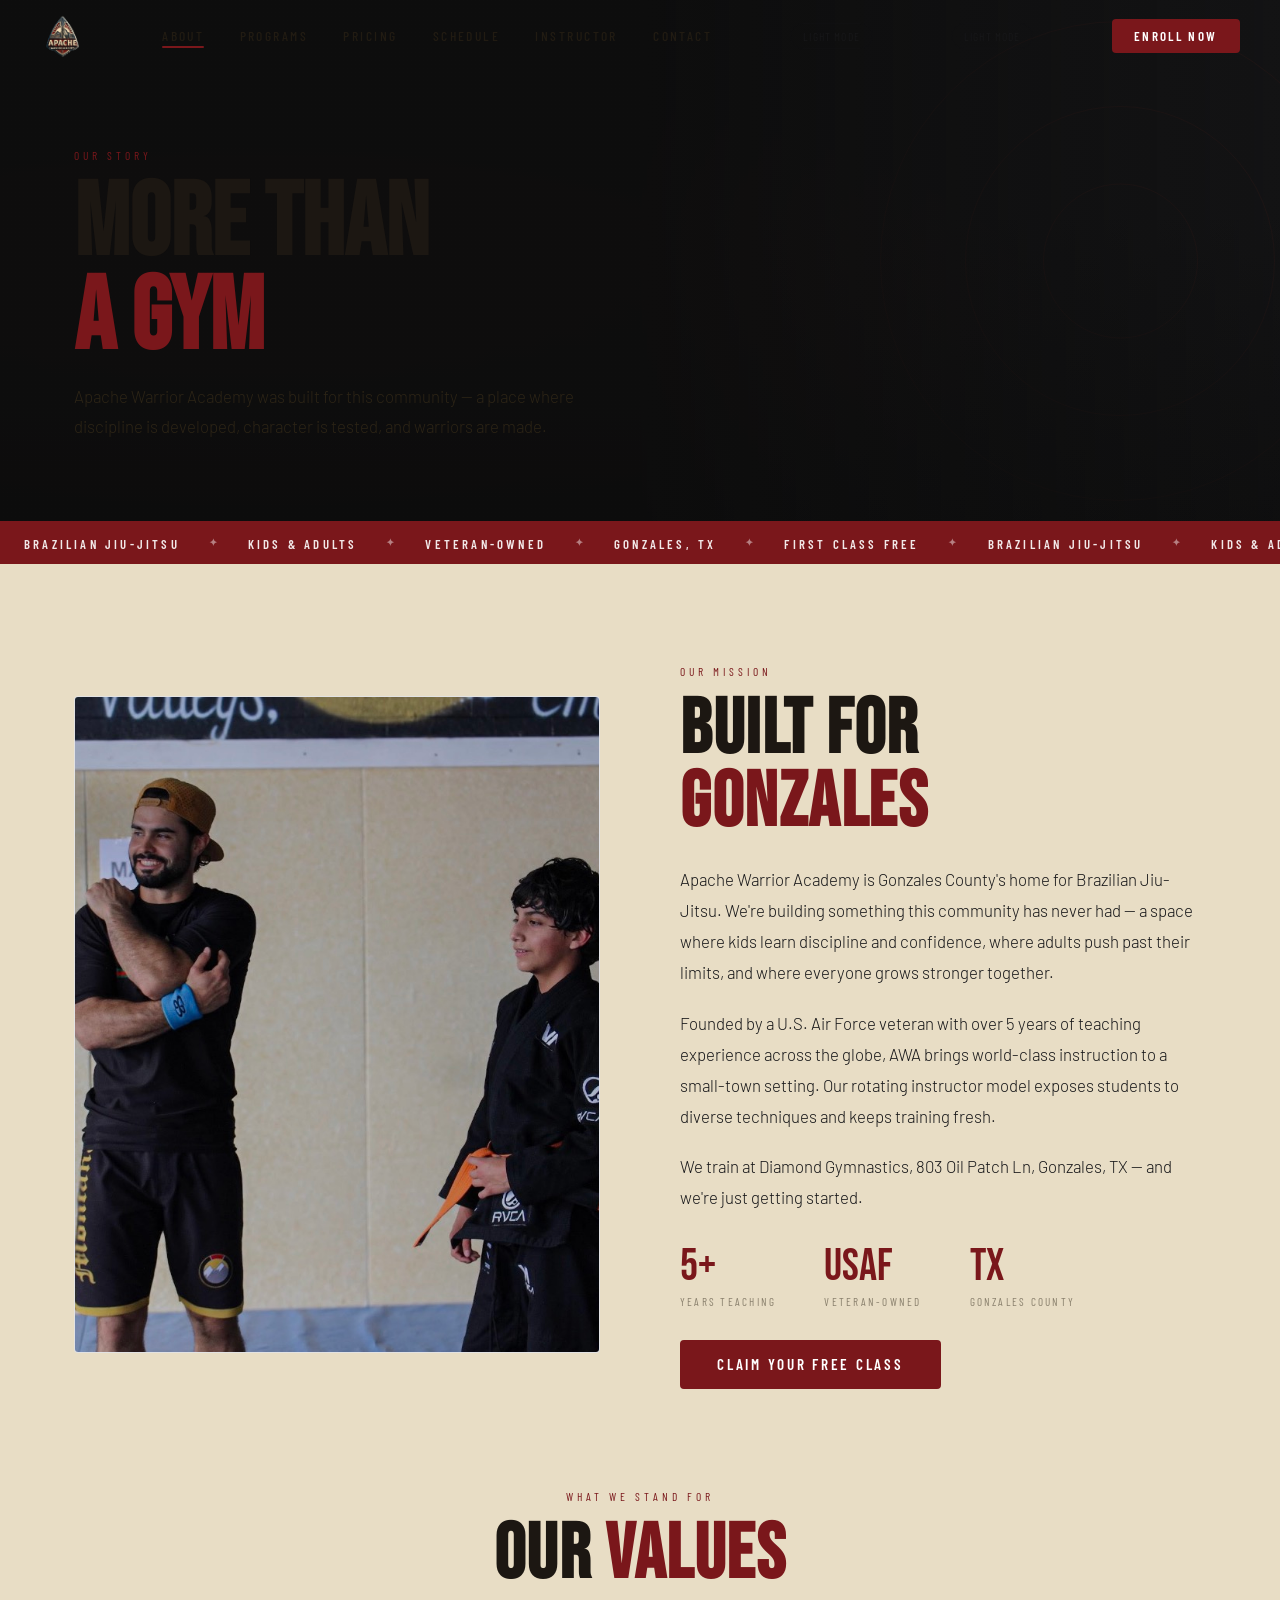
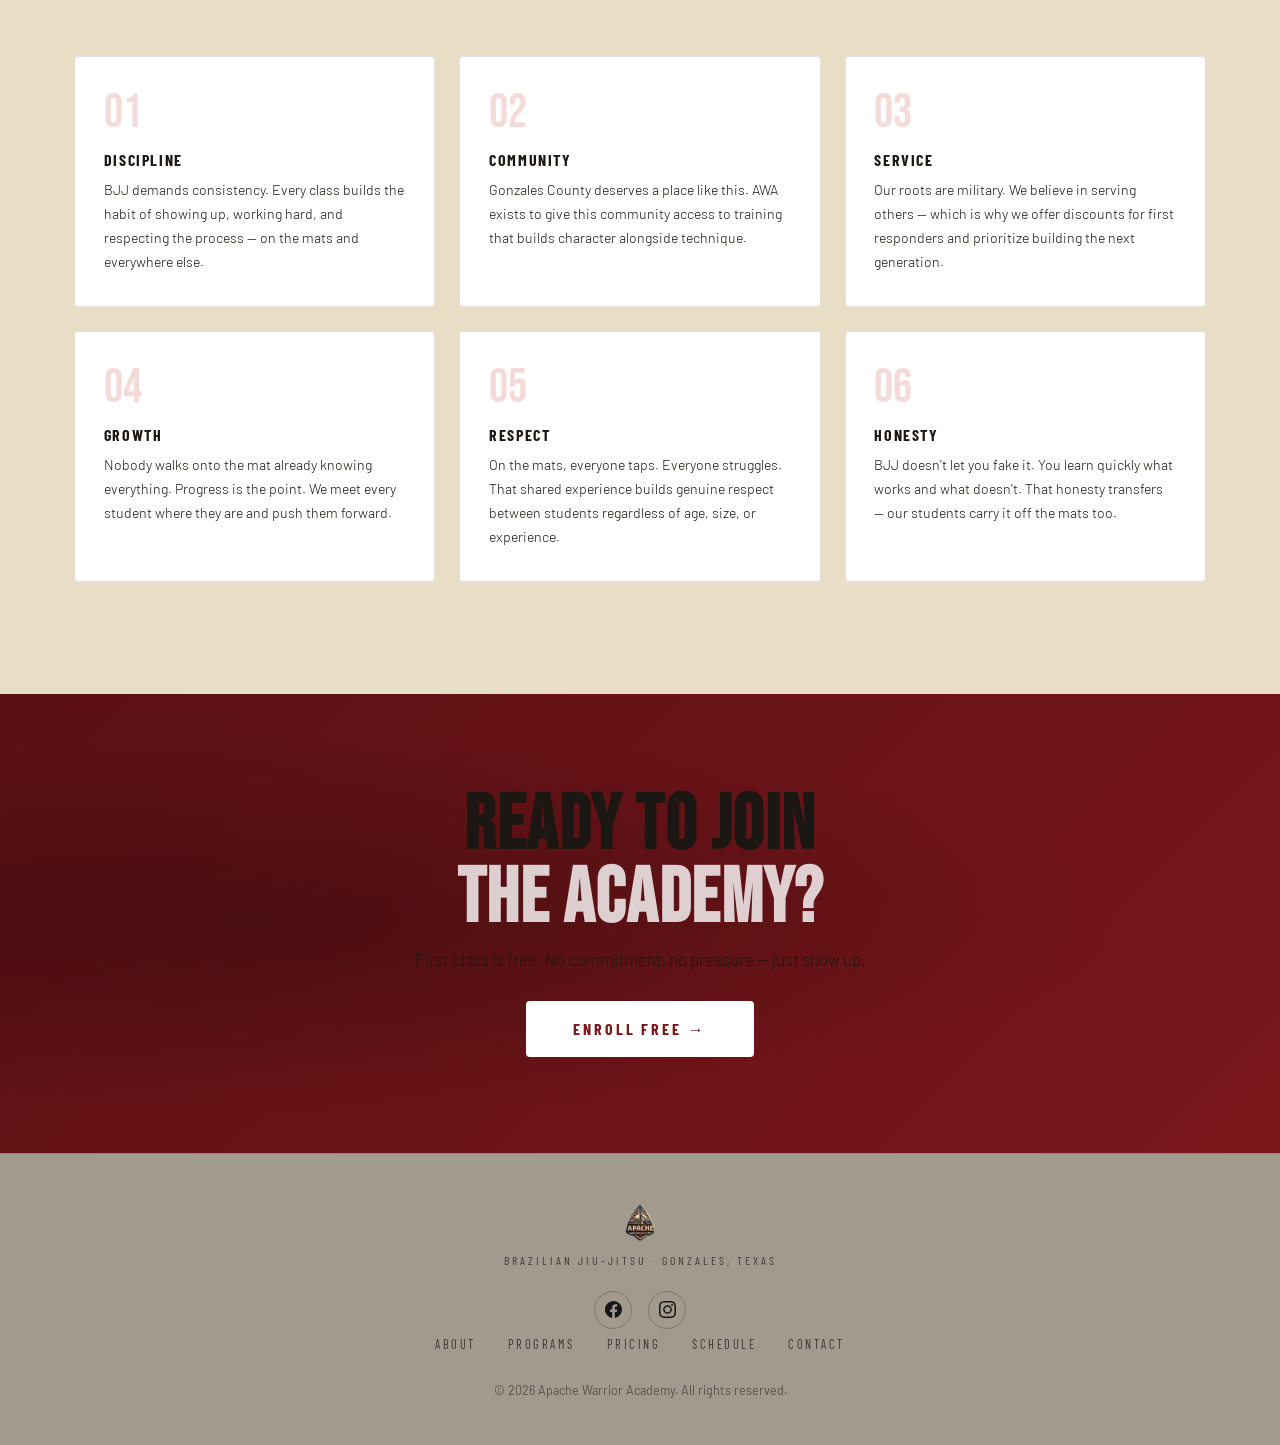
==== commit 8a17e065: "Add files via upload" ====
--- a/about.html
+++ b/about.html
@@ -42,6 +42,8 @@
       <li><a href="instructor.html">Instructor</a></li>
       <li><a href="contact.html">Contact</a></li>
     </ul>
+    <button class="theme-toggle" id="themeToggle" aria-label="Toggle dark mode"><span class="theme-toggle-label">Light Mode</span></button>
+    <button class="theme-toggle" id="themeToggle" aria-label="Toggle dark mode"><span class="theme-toggle-label">Light Mode</span></button>
     <a href="enroll.html" class="nav-cta">Enroll Now</a>
     <button class="hamburger" id="hamburger" aria-label="Open menu">
       <span></span><span></span><span></span>
@@ -209,5 +211,23 @@
 }, { threshold: 0.07, rootMargin: '0px 0px -40px 0px' });
 document.querySelectorAll('.reveal').forEach(el => obs.observe(el));
 </script>
+<script>
+(function(){
+  var btn=document.getElementById("themeToggle");
+  var label=btn.querySelector(".theme-toggle-label");
+  var body=document.body;
+  var saved=localStorage.getItem("awa-theme")||"light";
+  applyTheme(saved);
+  btn.addEventListener("click",function(){
+    var next=body.classList.contains("dark-mode")?"light":"dark";
+    applyTheme(next);
+    localStorage.setItem("awa-theme",next);
+  });
+  function applyTheme(mode){
+    if(mode==="dark"){body.classList.remove("light-mode");body.classList.add("dark-mode");label.textContent="Dark Mode";}
+    else{body.classList.remove("dark-mode");body.classList.add("light-mode");label.textContent="Light Mode";}
+  }
+})();
+</script>
 </body>
 </html>
--- a/css/style.css
+++ b/css/style.css
@@ -196,6 +196,32 @@
   transition: background var(--transition);
 }
 .nav-cta:hover { background: var(--red-dark); }
+
+/* ── Theme toggle button ── */
+.theme-toggle {
+  display: flex; align-items: center; gap: 0.4rem;
+  background: none; border: 1px solid rgba(23,23,25,0.2);
+  border-radius: 100px; padding: 0.3rem 0.75rem;
+  cursor: pointer; font-family: var(--font-cond);
+  font-size: 0.72rem; letter-spacing: 0.1em;
+  text-transform: uppercase; color: #171719;
+  transition: background var(--transition), color var(--transition);
+}
+.theme-toggle:hover { background: rgba(23,23,25,0.08); }
+.theme-toggle-icon { font-size: 0.85rem; }
+
+/* Dark mode base overrides */
+body.dark-mode {
+  background: #171719;
+  color: #E8DDC5;
+}
+body.dark-mode nav {
+  background: rgba(23,23,25,0.97);
+  border-bottom-color: rgba(232,221,197,0.08);
+}
+body.dark-mode .nav-links a { color: #E8DDC5; }
+body.dark-mode .theme-toggle { border-color: rgba(232,221,197,0.25); color: #E8DDC5; }
+body.dark-mode .theme-toggle:hover { background: rgba(232,221,197,0.08); }
 
 .hamburger {
   display: none; background: none; border: none; cursor: pointer;
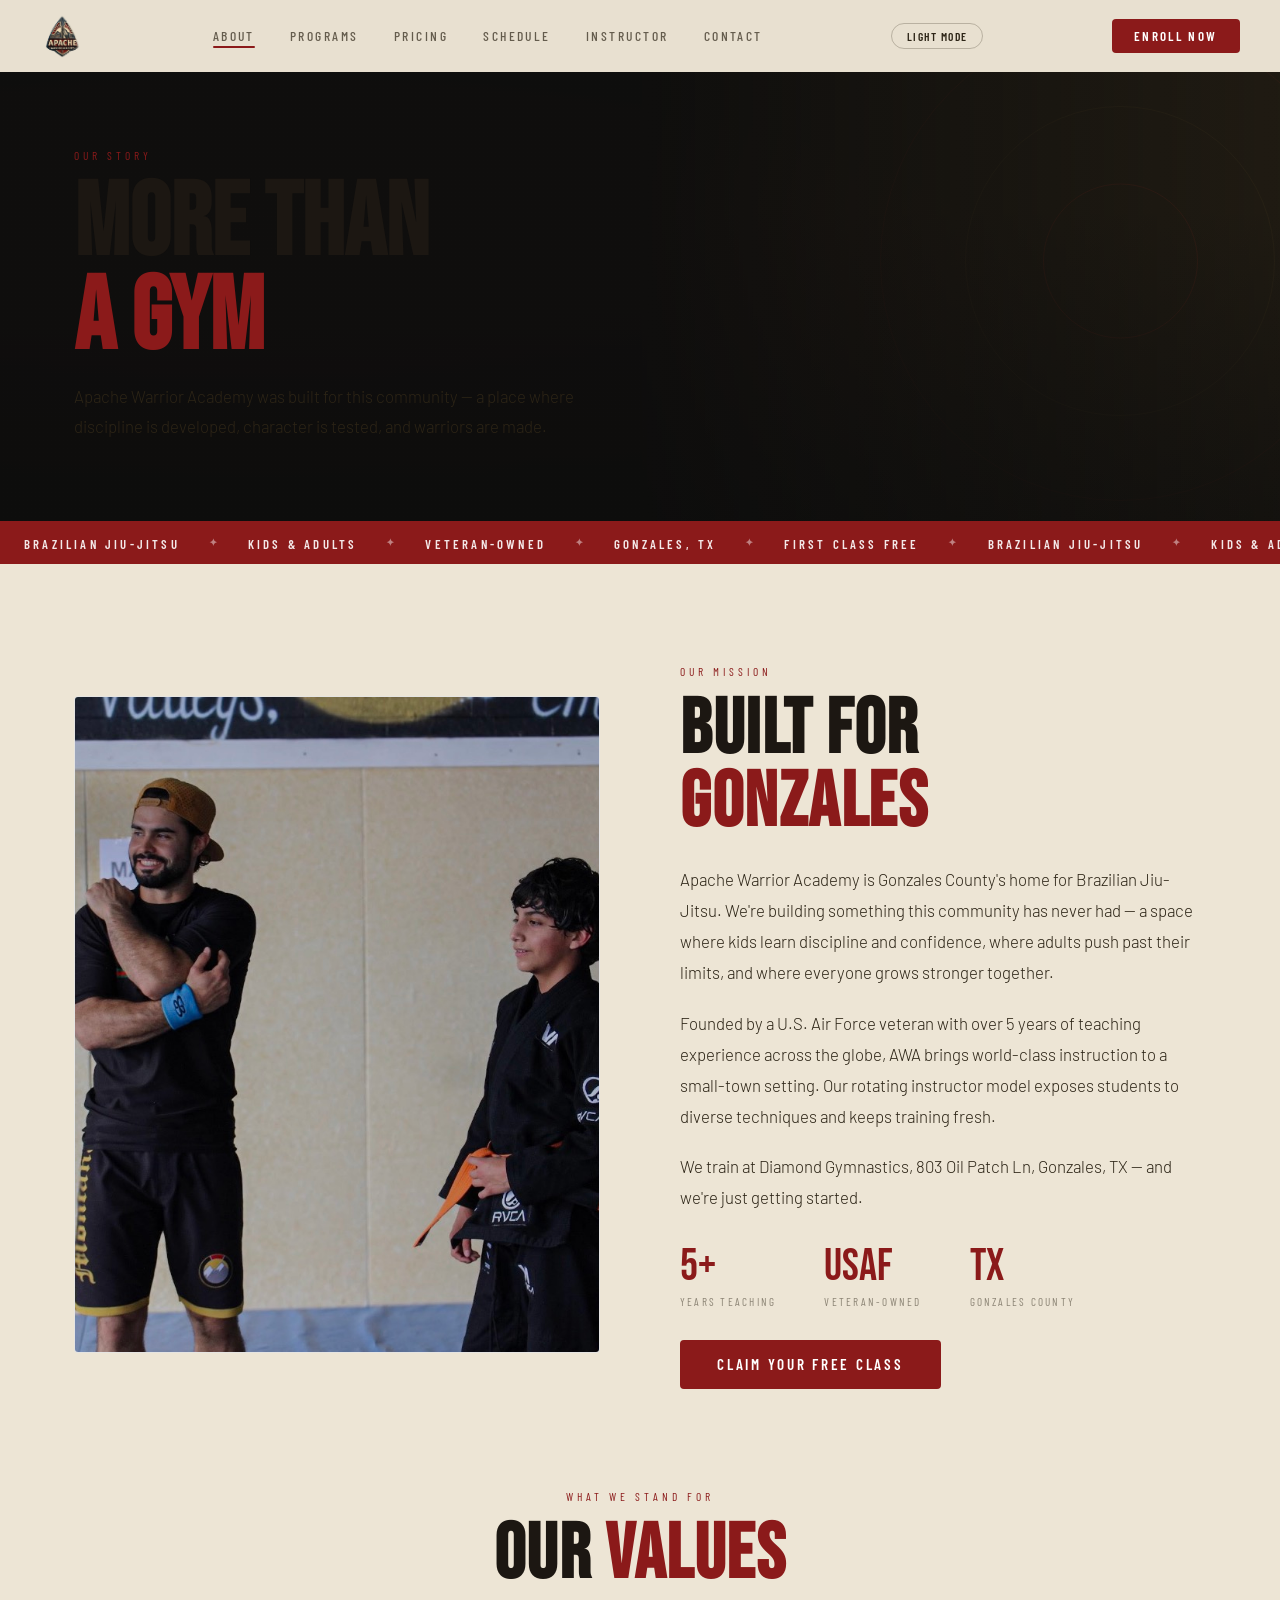
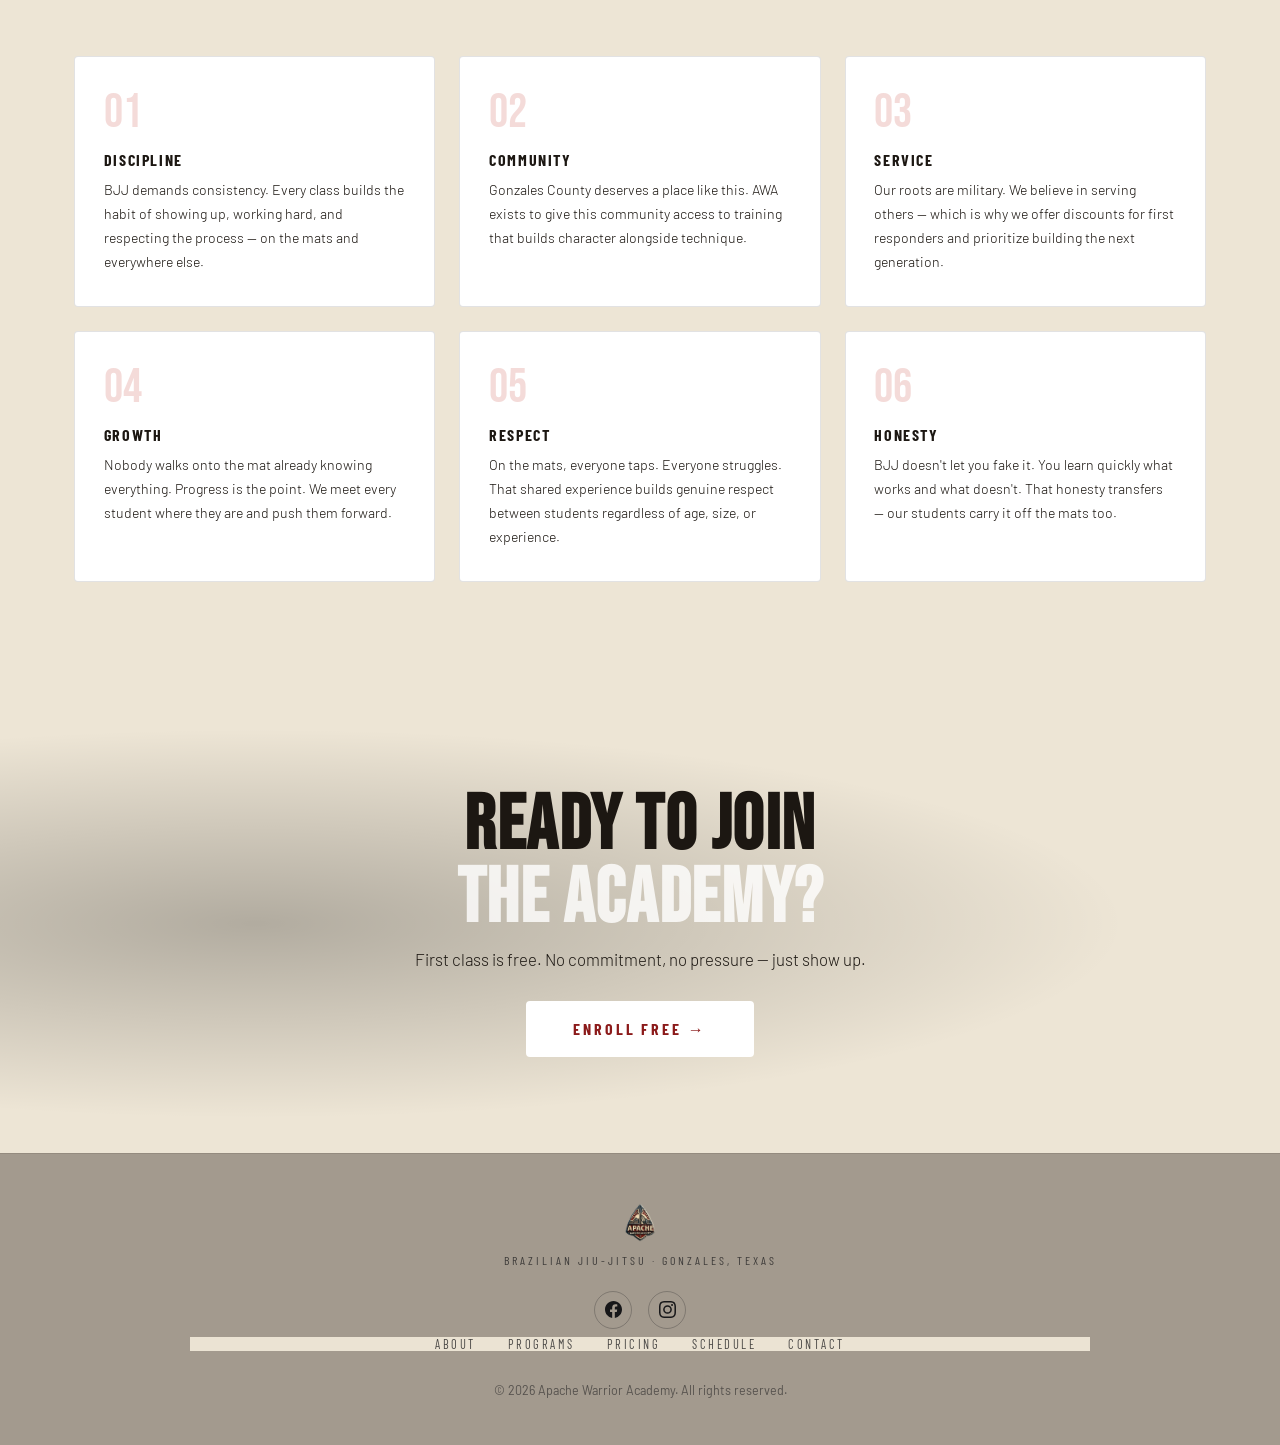
==== commit 16f0888e: "Add files via upload" ====
--- a/about.html
+++ b/about.html
@@ -42,7 +42,6 @@
       <li><a href="instructor.html">Instructor</a></li>
       <li><a href="contact.html">Contact</a></li>
     </ul>
-    <button class="theme-toggle" id="themeToggle" aria-label="Toggle dark mode"><span class="theme-toggle-label">Light Mode</span></button>
     <button class="theme-toggle" id="themeToggle" aria-label="Toggle dark mode"><span class="theme-toggle-label">Light Mode</span></button>
     <a href="enroll.html" class="nav-cta">Enroll Now</a>
     <button class="hamburger" id="hamburger" aria-label="Open menu">
--- a/css/style.css
+++ b/css/style.css
@@ -6,19 +6,20 @@
 *, *::before, *::after { margin: 0; padding: 0; box-sizing: border-box; }
 
 :root {
-  /* ── Brand palette ── */
-  --red:        #7A171B;
-  --red-dark:   #5a1014;
-  --red-light:  rgba(122,23,27,0.12);
-  --black:      #171719;
-  --near-black: #1e1e20;
+  /* ── Brand palette — matched to AWA logo ── */
+  --red:        #8B1A1A;   /* deep crimson from logo burst panels */
+  --red-dark:   #5C0F0F;   /* dark red shadows in logo */
+  --red-light:  rgba(139,26,26,0.12);
+  --black:      #2C2416;   /* dark charcoal from logo stone texture */
+  --near-black: #1E1A10;
   --surface:    #FFFFFF;
-  --surface-alt:#F2ECE0;
-  --border:     rgba(23,23,25,0.12);
-  --cream:      #E8DDC5;
-  --cream-dim:  #171719;
-  --stone:      #A39A8E;
-  --gold:       #7A171B;   /* dark red as label/accent on light bg */
+  --surface-alt:#F0EAE0;   /* warm off-white, matches logo parchment */
+  --border:     rgba(44,36,22,0.12);
+  --cream:      #C8B89A;   /* aged parchment/stone from logo background */
+  --cream-light:#EDE5D5;   /* lighter tint for page backgrounds */
+  --cream-dim:  #2C2416;
+  --stone:      #A89070;   /* mid-tone stone from logo */
+  --gold:       #8B1A1A;
   --white:      #FFFFFF;
   --font-display: 'Bebas Neue', sans-serif;
   --font-cond:    'Barlow Condensed', sans-serif;
@@ -31,8 +32,8 @@
 
 body {
   font-family: var(--font-body);
-  background: #E8DDC5;
-  color: #171719;
+  background: var(--cream-light);  /* uniform light cream top to bottom */
+  color: var(--black);
   overflow-x: hidden;
   -webkit-font-smoothing: antialiased;
 }
@@ -200,28 +201,112 @@
 /* ── Theme toggle button ── */
 .theme-toggle {
   display: flex; align-items: center; gap: 0.4rem;
-  background: none; border: 1px solid rgba(23,23,25,0.2);
-  border-radius: 100px; padding: 0.3rem 0.75rem;
+  background: none; border: 1px solid rgba(44,36,22,0.25);
+  border-radius: 100px; padding: 0.3rem 0.9rem;
   cursor: pointer; font-family: var(--font-cond);
-  font-size: 0.72rem; letter-spacing: 0.1em;
-  text-transform: uppercase; color: #171719;
-  transition: background var(--transition), color var(--transition);
-}
-.theme-toggle:hover { background: rgba(23,23,25,0.08); }
-.theme-toggle-icon { font-size: 0.85rem; }
-
-/* Dark mode base overrides */
+  font-size: 0.72rem; font-weight: 600; letter-spacing: 0.12em;
+  text-transform: uppercase; color: var(--black);
+  transition: background var(--transition), color var(--transition), border-color var(--transition);
+  white-space: nowrap;
+}
+.theme-toggle:hover { background: rgba(44,36,22,0.07); }
+
+/* ══════════════════════════════════════════════
+   DARK MODE — uniform charcoal bg, cream text
+   ══════════════════════════════════════════════ */
 body.dark-mode {
-  background: #171719;
-  color: #E8DDC5;
-}
-body.dark-mode nav {
-  background: rgba(23,23,25,0.97);
-  border-bottom-color: rgba(232,221,197,0.08);
-}
-body.dark-mode .nav-links a { color: #E8DDC5; }
-body.dark-mode .theme-toggle { border-color: rgba(232,221,197,0.25); color: #E8DDC5; }
-body.dark-mode .theme-toggle:hover { background: rgba(232,221,197,0.08); }
+  background: #2C2416 !important;
+  color: #EDE5D5 !important;
+}
+
+/* Nav */
+body.dark-mode nav,
+body.dark-mode #navbar { background: rgba(30,26,16,0.98) !important; border-bottom-color: rgba(200,184,154,0.1) !important; }
+body.dark-mode .nav-links a { color: #EDE5D5 !important; }
+body.dark-mode .nav-links a:hover { color: #C8B89A !important; }
+body.dark-mode .hamburger span { background: #EDE5D5 !important; }
+body.dark-mode .theme-toggle { border-color: rgba(200,184,154,0.3) !important; color: #EDE5D5 !important; }
+body.dark-mode .theme-toggle:hover { background: rgba(200,184,154,0.1) !important; }
+
+/* Sections — all same dark bg */
+body.dark-mode section,
+body.dark-mode .programs,
+body.dark-mode .schedule,
+body.dark-mode .pricing,
+body.dark-mode .about,
+body.dark-mode .founder,
+body.dark-mode .reviews-section,
+body.dark-mode .contact-section,
+body.dark-mode .cta-section { background: #2C2416 !important; }
+
+/* Cards */
+body.dark-mode .prog-card,
+body.dark-mode .price-card,
+body.dark-mode .review-card { background: #3A3020 !important; border-color: rgba(200,184,154,0.12) !important; }
+body.dark-mode .prog-card:hover,
+body.dark-mode .price-card:hover { border-color: rgba(139,26,26,0.4) !important; }
+
+/* Text */
+body.dark-mode h1, body.dark-mode h2, body.dark-mode h3,
+body.dark-mode h4, body.dark-mode h5 { color: #EDE5D5 !important; }
+body.dark-mode p { color: rgba(237,229,213,0.8) !important; }
+body.dark-mode .label { color: #C8B89A !important; }
+body.dark-mode .prog-card h3,
+body.dark-mode .price-tag,
+body.dark-mode .fn-name { color: #EDE5D5 !important; }
+body.dark-mode .prog-card p,
+body.dark-mode .price-list li,
+body.dark-mode .founder-text p { color: rgba(237,229,213,0.7) !important; }
+
+/* Tables */
+body.dark-mode .sched-table thead th { background: rgba(139,26,26,0.3) !important; color: #EDE5D5 !important; border-color: rgba(200,184,154,0.1) !important; }
+body.dark-mode .sched-table tbody td { color: rgba(237,229,213,0.75) !important; border-color: rgba(200,184,154,0.08) !important; }
+body.dark-mode .sched-table tbody tr:hover td { background: rgba(139,26,26,0.08) !important; }
+
+/* Footer */
+body.dark-mode footer { background: #1E1A10 !important; }
+body.dark-mode .footer-logo-text,
+body.dark-mode .footer-tagline,
+body.dark-mode .footer-copy { color: rgba(237,229,213,0.7) !important; }
+body.dark-mode .footer-nav a { color: rgba(237,229,213,0.65) !important; }
+body.dark-mode .footer-nav a:hover { color: #8B1A1A !important; }
+
+/* Forms */
+body.dark-mode input,
+body.dark-mode select,
+body.dark-mode textarea { background: #3A3020 !important; color: #EDE5D5 !important; border-color: rgba(200,184,154,0.2) !important; }
+body.dark-mode input::placeholder,
+body.dark-mode textarea::placeholder { color: rgba(200,184,154,0.4) !important; }
+
+/* Misc */
+body.dark-mode .cred { background: rgba(200,184,154,0.06) !important; border-color: rgba(200,184,154,0.12) !important; color: rgba(237,229,213,0.65) !important; }
+body.dark-mode .founder-photo { background: #3A3020 !important; }
+body.dark-mode .info-label { color: rgba(200,184,154,0.6) !important; }
+body.dark-mode .info-val, body.dark-mode .info-val a { color: #EDE5D5 !important; }
+
+/* CTA banner — always red regardless of mode */
+body.dark-mode .cta-banner,
+body.light-mode .cta-banner { background: linear-gradient(135deg, #5C0F0F 0%, #8B1A1A 100%) !important; }
+
+/* Hero text — dark mode: cream so it reads against the photo + overlay */
+body.dark-mode .hero-title--unified { color: #EDE5D5 !important; }
+body.dark-mode .hero-title--unified em { color: #C8B89A !important; }
+body.dark-mode .hero-academy-name { color: rgba(237,229,213,0.8) !important; }
+body.dark-mode .hero-tagline { color: rgba(237,229,213,0.7) !important; }
+body.dark-mode .hero-content--centered .hero-sub { color: rgba(237,229,213,0.8) !important; }
+body.dark-mode .hero-meta { color: rgba(237,229,213,0.6) !important; }
+body.dark-mode .hero-meta a { color: rgba(237,229,213,0.75) !important; border-bottom-color: rgba(237,229,213,0.25) !important; }
+body.dark-mode .hero-location-pill { background: rgba(44,36,22,0.7) !important; color: #EDE5D5 !important; border-color: rgba(237,229,213,0.2) !important; }
+body.dark-mode .hero-btn-ghost { background: rgba(44,36,22,0.7) !important; color: #EDE5D5 !important; border-color: rgba(237,229,213,0.3) !important; }
+
+/* Contact form — match review card bg in both modes */
+body.dark-mode .contact-form-wrap { background: #3A3020 !important; border-color: rgba(200,184,154,0.12) !important; }
+body.light-mode .contact-form-wrap { background: #F5EFE3 !important; border-color: rgba(44,36,22,0.1) !important; }
+body.light-mode .contact-form-wrap input,
+body.light-mode .contact-form-wrap select,
+body.light-mode .contact-form-wrap textarea { background: #FFFFFF !important; color: #2C2416 !important; border-color: rgba(44,36,22,0.15) !important; }
+body.light-mode .contact-form-wrap input::placeholder,
+body.light-mode .contact-form-wrap textarea::placeholder { color: rgba(44,36,22,0.35) !important; }
 
 .hamburger {
   display: none; background: none; border: none; cursor: pointer;
@@ -1477,141 +1562,113 @@
 /* Photo-present overlay handled by base .hero-overlay rule above */
 
 
-/* ============================================================
-   LIGHT BACKGROUND TEST — applied via <body class="light-mode">
-   Remove class from <body> to revert to dark theme
-   ============================================================ */
+/* ══════════════════════════════════════════════
+   LIGHT MODE — uniform cream bg, dark text
+   Primary bg: #EDE5D5 (cream-light) top to bottom
+   Text: #2C2416 (charcoal) · Accent: #8B1A1A (red)
+   ══════════════════════════════════════════════ */
 
 body.light-mode {
-  background: #E8DDC5;
-  color: #171719;
+  background: #EDE5D5;
+  color: #2C2416;
 }
 
 /* Nav */
-body.light-mode #navbar.scrolled {
-  background: rgba(232,221,197,0.98);
-  box-shadow: 0 1px 0 rgba(44,36,22,0.1);
-}
-body.light-mode .nav-links a { color: rgba(44,36,22,0.65); }
-body.light-mode .nav-links a:hover { color: #1C1712; }
-body.light-mode .nav-logo .logo-text { color: #1C1712; }
-body.light-mode .hamburger span { background: #1C1712; }
-
-/* Hero */
-body.light-mode .hero-bg {
-  background:
-    radial-gradient(ellipse at 15% 70%, rgba(192,57,43,0.1) 0%, transparent 50%),
-    radial-gradient(ellipse at 85% 20%, rgba(192,57,43,0.06) 0%, transparent 40%),
-    #F7F4EF;
-}
-/* Hero overlay handled by unified hero CSS block — no light-mode override needed */
-body.light-mode .hero-eyebrow { color: var(--cream); }
-body.light-mode .dot { background: var(--cream); }
-body.light-mode .hero-sub { color: rgba(232,221,197,0.85); }
-body.light-mode .geo-ring { border-color: rgba(192,57,43,0.1); }
-
-/* Marquee — keep red */
-body.light-mode .marquee-strip { background: var(--red); }
-
-/* Sections */
-body.light-mode .programs { background: #EDE9E1; border-color: rgba(44,36,22,0.08); }
-body.light-mode .schedule  { background: #EDE9E1; border-color: rgba(44,36,22,0.08); }
-body.light-mode .prog-card { background: #F7F4EF; border-color: rgba(44,36,22,0.1); }
-body.light-mode .prog-card:hover { background: #EDE9E1; border-color: rgba(192,57,43,0.25); }
-body.light-mode .prog-card h3 { color: #1C1712; }
-body.light-mode .prog-card p { color: rgba(44,36,22,0.65); }
-body.light-mode .prog-num { color: rgba(192,57,43,0.15); }
-
-/* Price cards */
-body.light-mode .price-card { background: #EDE9E1; border-color: rgba(44,36,22,0.1); }
-body.light-mode .price-card.featured { background: rgba(192,57,43,0.06); border-color: var(--red); }
-body.light-mode .price-tag { color: #1C1712; }
-body.light-mode .price-list li { color: rgba(44,36,22,0.7); border-color: rgba(44,36,22,0.08); }
-body.light-mode .price-header h3 { color: rgba(44,36,22,0.55); }
-
-/* Stats */
+body.light-mode nav,
+body.light-mode #navbar { background: rgba(237,229,213,0.98); border-bottom-color: rgba(44,36,22,0.1); }
+body.light-mode #navbar.scrolled { background: rgba(237,229,213,0.99); box-shadow: 0 1px 0 rgba(44,36,22,0.1); }
+body.light-mode .nav-links a { color: rgba(44,36,22,0.7); }
+body.light-mode .nav-links a:hover { color: #2C2416; }
+body.light-mode .nav-logo .logo-text { color: #2C2416; }
+body.light-mode .hamburger span { background: #2C2416; }
+body.light-mode .theme-toggle { border-color: rgba(44,36,22,0.25); color: #2C2416; }
+
+/* Sections — all same cream bg (no alternating) */
+body.light-mode section,
+body.light-mode .programs,
+body.light-mode .schedule,
+body.light-mode .pricing,
+body.light-mode .about,
+body.light-mode .founder,
+body.light-mode .reviews-section,
+body.light-mode .contact-section { background: #EDE5D5; }
+
+/* Cards — slightly warmer white to lift off bg */
+body.light-mode .prog-card,
+body.light-mode .price-card,
+body.light-mode .review-card { background: #F5EFE3; border-color: rgba(44,36,22,0.1); }
+body.light-mode .prog-card:hover { border-color: rgba(139,26,26,0.3); }
+body.light-mode .price-card.featured { background: rgba(139,26,26,0.05); border-color: #8B1A1A; }
+
+/* Text */
+body.light-mode h1, body.light-mode h2, body.light-mode h3,
+body.light-mode h4, body.light-mode h5 { color: #2C2416; }
+body.light-mode p { color: rgba(44,36,22,0.75); }
+body.light-mode .label { color: #8B1A1A; }
+body.light-mode .prog-card h3,
+body.light-mode .price-tag,
+body.light-mode .fn-name { color: #2C2416; }
+body.light-mode .prog-card p,
+body.light-mode .price-list li,
+body.light-mode .founder-text p { color: rgba(44,36,22,0.65); }
 body.light-mode .stat-lbl { color: rgba(44,36,22,0.5); }
-
-/* About image */
-body.light-mode .about-img-wrap { background: #EDE9E1; border-color: rgba(44,36,22,0.1); }
-
-/* Schedule table */
-body.light-mode .sched-table thead th { border-color: rgba(44,36,22,0.15); }
+body.light-mode .price-header h3 { color: rgba(44,36,22,0.5); }
+body.light-mode .price-list li { border-color: rgba(44,36,22,0.08); }
+
+/* Tables */
+body.light-mode .sched-table thead th { border-color: rgba(44,36,22,0.15); color: #2C2416; }
 body.light-mode .sched-table tbody td { color: rgba(44,36,22,0.7); border-color: rgba(44,36,22,0.08); }
-body.light-mode .sched-table tbody tr:hover td { background: rgba(192,57,43,0.04); }
+body.light-mode .sched-table tbody tr:hover td { background: rgba(139,26,26,0.04); }
 body.light-mode .sched-note { color: rgba(44,36,22,0.5); }
 
 /* Founder */
-body.light-mode .founder-photo { background: #EDE9E1; border-color: rgba(44,36,22,0.1); }
-body.light-mode .fn-name { color: #1C1712; }
+body.light-mode .founder-photo { background: #E8DFCF; border-color: rgba(44,36,22,0.1); }
 body.light-mode .cred { background: rgba(44,36,22,0.04); border-color: rgba(44,36,22,0.1); color: rgba(44,36,22,0.65); }
-body.light-mode .founder-text p { color: rgba(44,36,22,0.65); }
-
-/* Contact form */
-body.light-mode .contact-form-wrap { background: #EDE9E1; border-color: rgba(44,36,22,0.1); }
-body.light-mode .contact-form input,
-body.light-mode .contact-form select,
-body.light-mode .contact-form textarea {
-  background: #F7F4EF;
-  border-color: rgba(44,36,22,0.15);
-  color: #1C1712;
-}
-body.light-mode .contact-form input::placeholder,
-body.light-mode .contact-form textarea::placeholder { color: rgba(44,36,22,0.3); }
+
+/* Forms */
+body.light-mode .contact-form-wrap { background: #F5EFE3; border-color: rgba(44,36,22,0.1); }
+body.light-mode input,
+body.light-mode select,
+body.light-mode textarea { background: #FFFFFF; border-color: rgba(44,36,22,0.15); color: #2C2416; }
+body.light-mode input::placeholder,
+body.light-mode textarea::placeholder { color: rgba(44,36,22,0.3); }
 body.light-mode .info-val { color: rgba(44,36,22,0.65); }
-body.light-mode .info-val a { color: #1C1712; border-color: rgba(44,36,22,0.2); }
+body.light-mode .info-val a { color: #2C2416; border-color: rgba(44,36,22,0.2); }
 
 /* Chips */
 body.light-mode .chip { background: rgba(44,36,22,0.04); border-color: rgba(44,36,22,0.12); color: rgba(44,36,22,0.65); }
-body.light-mode .chip.selected { background: rgba(192,57,43,0.1); border-color: var(--red); color: #1C1712; }
-
-/* Contact info */
-body.light-mode .about-text p { color: rgba(44,36,22,0.65); }
-
-/* Discount pills */
-body.light-mode .discount-pill { background: rgba(139,105,20,0.08); border-color: rgba(139,105,20,0.2); }
-
-/* Founding banner */
-body.light-mode .founding-banner { background: rgba(139,105,20,0.07); border-color: rgba(139,105,20,0.2); }
-body.light-mode .founding-inner p { color: rgba(44,36,22,0.65); }
-
-/* Family table */
-body.light-mode .family-table { background: #EDE9E1; border-color: rgba(44,36,22,0.1); }
-body.light-mode .family-header h3 { color: #1C1712; }
-body.light-mode .family-header p { color: rgba(44,36,22,0.65); }
+body.light-mode .chip.selected { background: rgba(139,26,26,0.1); border-color: #8B1A1A; color: #2C2416; }
+
+/* Family / schedule tables */
+body.light-mode .family-table { background: #F5EFE3; border-color: rgba(44,36,22,0.1); }
+body.light-mode .family-header h3 { color: #2C2416; }
+body.light-mode .family-header p,
 body.light-mode .family-row { color: rgba(44,36,22,0.7); border-color: rgba(44,36,22,0.08); }
-body.light-mode .family-example { color: rgba(44,36,22,0.65); border-color: rgba(192,57,43,0.15); }
-body.light-mode .family-example strong { color: #1C1712; }
-
-/* Schedule toggle */
+body.light-mode .family-example { color: rgba(44,36,22,0.65); border-color: rgba(139,26,26,0.15); }
+body.light-mode .family-example strong { color: #2C2416; }
 body.light-mode .sched-view-toggle { background: rgba(44,36,22,0.05); border-color: rgba(44,36,22,0.1); }
 body.light-mode .sched-toggle { color: rgba(44,36,22,0.55); }
-body.light-mode .sched-toggle.active { background: var(--red); color: white; }
-
-/* Calendar slots */
-body.light-mode .cal-day { background: #EDE9E1; border-color: rgba(44,36,22,0.1); }
+body.light-mode .sched-toggle.active { background: #8B1A1A; color: #EDE5D5; }
+body.light-mode .cal-day { background: #F5EFE3; border-color: rgba(44,36,22,0.1); }
 body.light-mode .cal-day-header { background: rgba(44,36,22,0.04); border-color: rgba(44,36,22,0.08); }
-body.light-mode .cal-day-name { color: #1C1712; }
-body.light-mode .cal-slot-name { color: #1C1712; }
-body.light-mode .register-btn { border-color: rgba(192,57,43,0.3); color: var(--red); }
+body.light-mode .cal-day-name,
+body.light-mode .cal-slot-name { color: #2C2416; }
+body.light-mode .register-btn { border-color: rgba(139,26,26,0.3); color: #8B1A1A; }
 
 /* Modal */
-body.light-mode .modal-box { background: #F7F4EF; border-color: rgba(44,36,22,0.12); }
-body.light-mode .modal-title { color: #1C1712; }
+body.light-mode .modal-box { background: #F5EFE3; border-color: rgba(44,36,22,0.12); }
+body.light-mode .modal-title { color: #2C2416; }
 body.light-mode .modal-sub { color: rgba(44,36,22,0.65); }
 body.light-mode .modal-form input,
 body.light-mode .modal-form select,
-body.light-mode .modal-form textarea {
-  background: #EDE9E1; border-color: rgba(44,36,22,0.15); color: #1C1712;
-}
+body.light-mode .modal-form textarea { background: #EDE5D5; border-color: rgba(44,36,22,0.15); color: #2C2416; }
 body.light-mode .waiver-block { background: rgba(44,36,22,0.04); border-color: rgba(44,36,22,0.1); }
-body.light-mode .waiver-text { color: rgba(44,36,22,0.65); }
-body.light-mode .waiver-full { background: rgba(44,36,22,0.03); border-color: rgba(44,36,22,0.08); color: rgba(44,36,22,0.65); }
-
-/* Footer — stone gray bg, charcoal text (set in base rules, no override needed) */
-
-/* Buttons — ghost needs contrast on light bg */
-/* btn-ghost is now solid dark red — no light-mode override needed */
+body.light-mode .waiver-text,
+body.light-mode .waiver-full { color: rgba(44,36,22,0.65); border-color: rgba(44,36,22,0.08); }
+
+/* About */
+body.light-mode .about-img-wrap { background: #E8DFCF; border-color: rgba(44,36,22,0.1); }
+body.light-mode .about-text p { color: rgba(44,36,22,0.65); }
 
 /* Scroll hint */
 body.light-mode .scroll-line { background: linear-gradient(to bottom, #1C1712, transparent); }
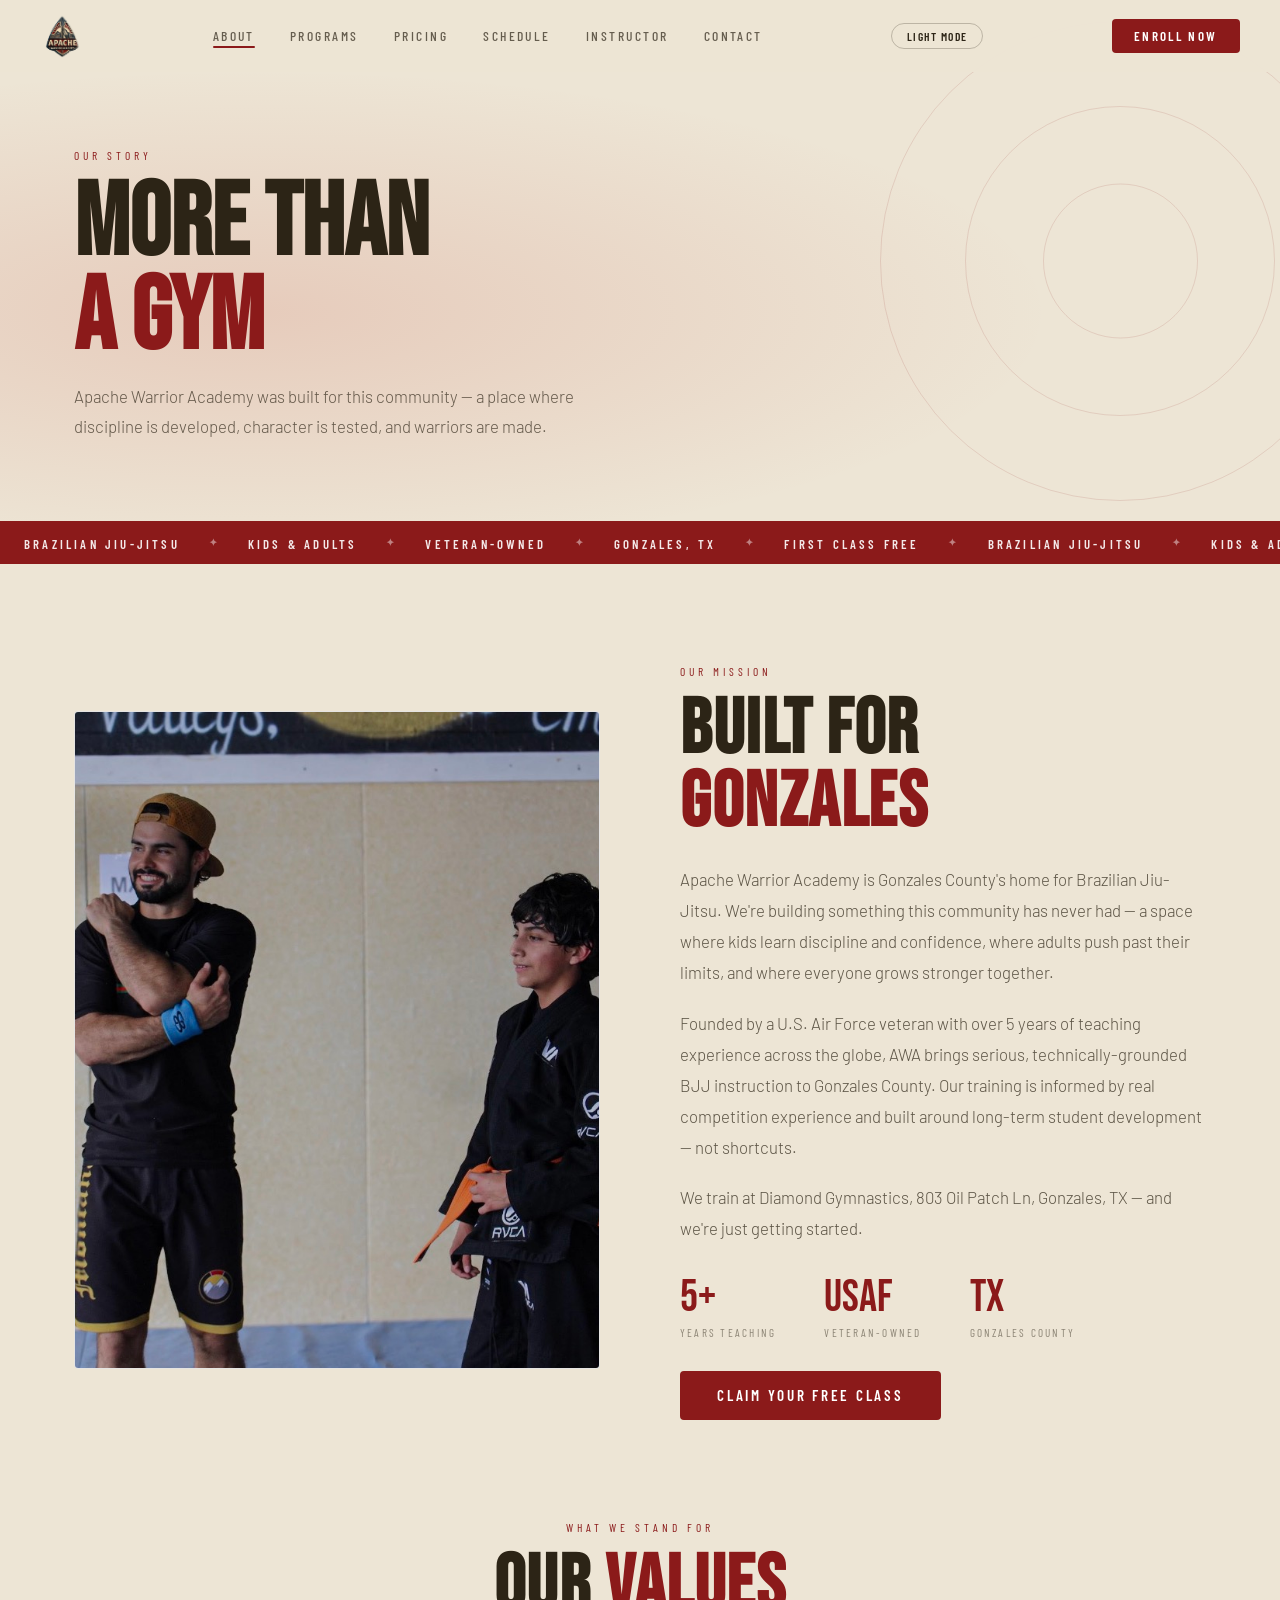
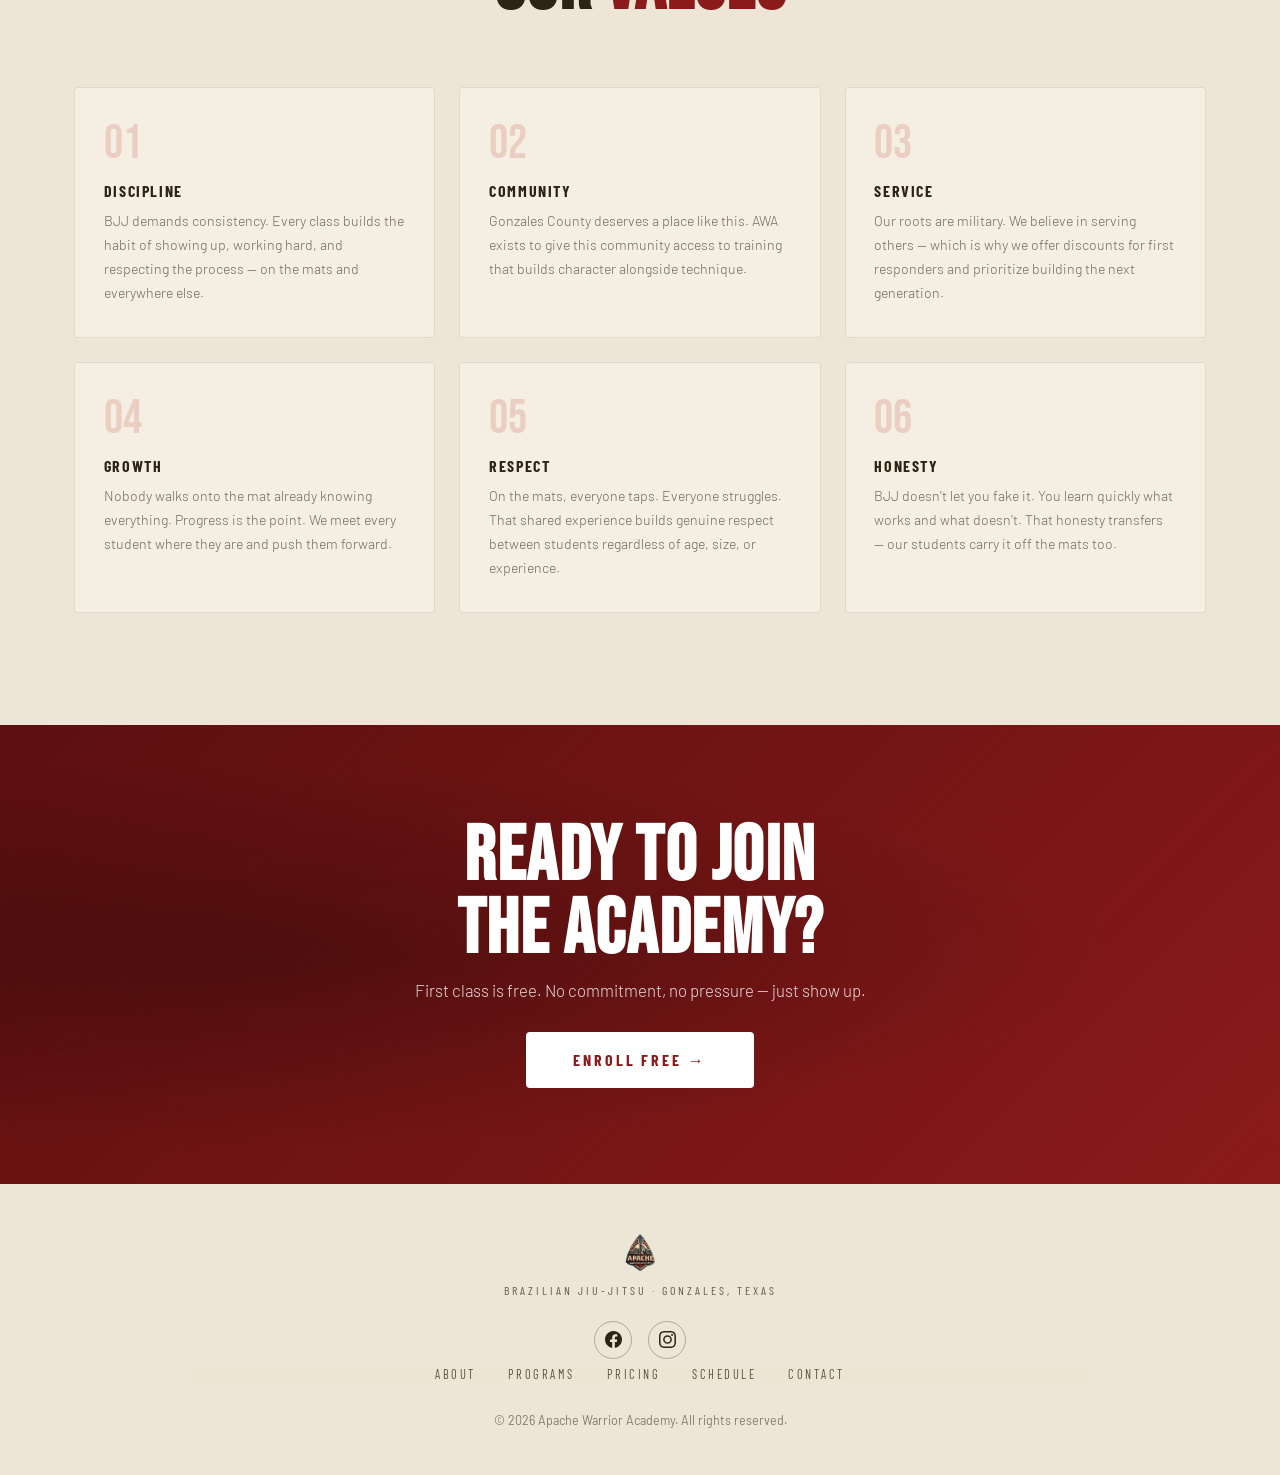
==== commit 9949335c: "Add files via upload" ====
--- a/about.html
+++ b/about.html
@@ -105,7 +105,7 @@
         <span class="label">Our Mission</span>
         <h2>BUILT FOR<br><em>GONZALES</em></h2>
         <p style="font-weight:300;line-height:1.85;color:var(--cream-dim);margin-bottom:1.2rem;font-size:1.05rem;">Apache Warrior Academy is Gonzales County's home for Brazilian Jiu-Jitsu. We're building something this community has never had — a space where kids learn discipline and confidence, where adults push past their limits, and where everyone grows stronger together.</p>
-        <p style="font-weight:300;line-height:1.85;color:var(--cream-dim);margin-bottom:1.2rem;font-size:1.05rem;">Founded by a U.S. Air Force veteran with over 5 years of teaching experience across the globe, AWA brings world-class instruction to a small-town setting. Our rotating instructor model exposes students to diverse techniques and keeps training fresh.</p>
+        <p style="font-weight:300;line-height:1.85;color:var(--cream-dim);margin-bottom:1.2rem;font-size:1.05rem;">Founded by a U.S. Air Force veteran with over 5 years of teaching experience across the globe, AWA brings serious, technically-grounded BJJ instruction to Gonzales County. Our training is informed by real competition experience and built around long-term student development — not shortcuts.</p>
         <p style="font-weight:300;line-height:1.85;color:var(--cream-dim);margin-bottom:2rem;font-size:1.05rem;">We train at Diamond Gymnastics, 803 Oil Patch Ln, Gonzales, TX — and we're just getting started.</p>
         <div style="display:flex;gap:3rem;margin-bottom:2rem;">
           <div class="stat"><div class="stat-num">5+</div><div class="stat-lbl">Years Teaching</div></div>
--- a/css/style.css
+++ b/css/style.css
@@ -246,6 +246,44 @@
 body.dark-mode .prog-card:hover,
 body.dark-mode .price-card:hover { border-color: rgba(139,26,26,0.4) !important; }
 
+/* Pricing card text — dark mode */
+body.dark-mode .price-header h3 { color: #EDE5D5 !important; }
+body.dark-mode .price-tag { color: #EDE5D5 !important; }
+body.dark-mode .price-tag sup,
+body.dark-mode .price-tag span { color: #C8B89A !important; }
+body.dark-mode .price-period { color: rgba(237,229,213,0.6) !important; }
+body.dark-mode .price-list li { color: rgba(237,229,213,0.75) !important; border-color: rgba(200,184,154,0.08) !important; }
+body.dark-mode .price-note { color: rgba(237,229,213,0.6) !important; }
+body.dark-mode .price-card.featured { background: rgba(139,26,26,0.2) !important; border-color: rgba(139,26,26,0.5) !important; }
+/* Family table in dark mode */
+body.dark-mode .family-table { background: #3A3020 !important; border-color: rgba(200,184,154,0.1) !important; }
+body.dark-mode .family-header h3 { color: #EDE5D5 !important; }
+body.dark-mode .family-header p { color: rgba(237,229,213,0.7) !important; }
+body.dark-mode .family-row { color: rgba(237,229,213,0.7) !important; border-color: rgba(200,184,154,0.08) !important; }
+body.dark-mode .family-example { color: rgba(237,229,213,0.65) !important; border-color: rgba(139,26,26,0.2) !important; }
+body.dark-mode .family-example strong { color: #EDE5D5 !important; }
+
+/* Military/First Responder card in dark mode */
+body.dark-mode .mil-badge { color: #C8B89A !important; background: rgba(200,184,154,0.08) !important; border-color: rgba(200,184,154,0.25) !important; }
+body.dark-mode .military-solo .price-header h3 { color: #EDE5D5 !important; }
+body.dark-mode .military-solo .price-tag { color: #EDE5D5 !important; }
+body.dark-mode .military-solo .price-tag sup,
+body.dark-mode .military-solo .price-tag span { color: #C8B89A !important; }
+body.dark-mode .military-solo .price-period { color: rgba(237,229,213,0.6) !important; }
+body.dark-mode .military-solo .price-list li { color: rgba(237,229,213,0.75) !important; border-color: rgba(200,184,154,0.08) !important; }
+body.dark-mode .military-solo .price-note { color: rgba(237,229,213,0.6) !important; }
+body.dark-mode .mil-was { color: rgba(237,229,213,0.4) !important; }
+body.dark-mode .mil-save { color: #C8B89A !important; }
+
+/* Schedule calendar cards in dark mode */
+body.dark-mode .cal-day { background: #3A3020 !important; border-color: rgba(200,184,154,0.12) !important; }
+body.dark-mode .cal-day-header { background: rgba(200,184,154,0.06) !important; border-color: rgba(200,184,154,0.1) !important; }
+body.dark-mode .cal-day-name { color: #EDE5D5 !important; }
+body.dark-mode .cal-slot-name { color: #EDE5D5 !important; }
+body.dark-mode .cal-slot-time { color: rgba(200,184,154,0.7) !important; opacity: 1 !important; }
+body.dark-mode .cal-slot-ages { color: rgba(200,184,154,0.6) !important; opacity: 1 !important; }
+body.dark-mode .cal-legend-item { color: #EDE5D5 !important; }
+
 /* Text */
 body.dark-mode h1, body.dark-mode h2, body.dark-mode h3,
 body.dark-mode h4, body.dark-mode h5 { color: #EDE5D5 !important; }
@@ -263,13 +301,32 @@
 body.dark-mode .sched-table tbody td { color: rgba(237,229,213,0.75) !important; border-color: rgba(200,184,154,0.08) !important; }
 body.dark-mode .sched-table tbody tr:hover td { background: rgba(139,26,26,0.08) !important; }
 
-/* Footer */
-body.dark-mode footer { background: #1E1A10 !important; }
-body.dark-mode .footer-logo-text,
+/* Footer — matches mode background */
+body.dark-mode footer { background: #1E1A10 !important; border-top: none !important; }
+body.dark-mode .footer-logo-text { color: #EDE5D5 !important; }
 body.dark-mode .footer-tagline,
-body.dark-mode .footer-copy { color: rgba(237,229,213,0.7) !important; }
-body.dark-mode .footer-nav a { color: rgba(237,229,213,0.65) !important; }
-body.dark-mode .footer-nav a:hover { color: #8B1A1A !important; }
+body.dark-mode .footer-copy { color: rgba(237,229,213,0.65) !important; }
+body.dark-mode .footer-nav a { color: rgba(237,229,213,0.7) !important; }
+body.dark-mode .footer-nav a:hover { color: #EDE5D5 !important; }
+body.dark-mode .footer-social a { color: #EDE5D5 !important; border-color: rgba(237,229,213,0.3) !important; }
+
+/* Inner page hero banner — light mode: cream bg, dark text */
+/* Inner page banners — light mode: cream bg, dark text */
+body.light-mode .page-hero { background: #EDE5D5 !important; }
+body.light-mode .page-hero .hero-overlay { background: rgba(237,229,213,0.0) !important; }
+body.light-mode .page-hero-content h1 { color: #2C2416 !important; }
+body.light-mode .page-hero-content h1 em { color: #8B1A1A !important; }
+body.light-mode .page-hero-sub { color: rgba(44,36,22,0.7) !important; }
+body.light-mode .label { color: #8B1A1A !important; }
+body.light-mode .page-hero-geo .geo-ring { border-color: rgba(139,26,26,0.12) !important; }
+
+/* Inner page banners — dark mode: dark charcoal bg, cream text */
+body.dark-mode .page-hero { background: #2C2416 !important; }
+body.dark-mode .page-hero .hero-overlay { background: rgba(44,36,22,0.0) !important; }
+body.dark-mode .page-hero-content h1 { color: #EDE5D5 !important; }
+body.dark-mode .page-hero-content h1 em { color: #8B1A1A !important; }
+body.dark-mode .page-hero-sub { color: rgba(237,229,213,0.7) !important; }
+body.dark-mode .page-hero-geo .geo-ring { border-color: rgba(139,26,26,0.2) !important; }
 
 /* Forms */
 body.dark-mode input,
@@ -288,25 +345,107 @@
 body.dark-mode .cta-banner,
 body.light-mode .cta-banner { background: linear-gradient(135deg, #5C0F0F 0%, #8B1A1A 100%) !important; }
 
+/* CTA banner label — always white on red background */
+body.light-mode .cta-banner .label,
+body.dark-mode .cta-banner .label { color: rgba(255,255,255,0.85) !important; }
+
+/* CTA banner text — always white on red background, both modes */
+body.light-mode .cta-banner h2,
+body.dark-mode  .cta-banner h2  { color: #FFFFFF !important; }
+body.light-mode .cta-banner h2 em,
+body.dark-mode  .cta-banner h2 em { color: #FFFFFF !important; -webkit-text-stroke: 0 !important; font-style: normal; }
+body.light-mode .cta-banner p,
+body.dark-mode  .cta-banner p   { color: rgba(255,255,255,0.85) !important; }
+
 /* Hero text — dark mode: cream so it reads against the photo + overlay */
-body.dark-mode .hero-title--unified { color: #EDE5D5 !important; }
-body.dark-mode .hero-title--unified em { color: #C8B89A !important; }
-body.dark-mode .hero-academy-name { color: rgba(237,229,213,0.8) !important; }
-body.dark-mode .hero-tagline { color: rgba(237,229,213,0.7) !important; }
-body.dark-mode .hero-content--centered .hero-sub { color: rgba(237,229,213,0.8) !important; }
-body.dark-mode .hero-meta { color: rgba(237,229,213,0.6) !important; }
-body.dark-mode .hero-meta a { color: rgba(237,229,213,0.75) !important; border-bottom-color: rgba(237,229,213,0.25) !important; }
-body.dark-mode .hero-location-pill { background: rgba(44,36,22,0.7) !important; color: #EDE5D5 !important; border-color: rgba(237,229,213,0.2) !important; }
-body.dark-mode .hero-btn-ghost { background: rgba(44,36,22,0.7) !important; color: #EDE5D5 !important; border-color: rgba(237,229,213,0.3) !important; }
-
-/* Contact form — match review card bg in both modes */
-body.dark-mode .contact-form-wrap { background: #3A3020 !important; border-color: rgba(200,184,154,0.12) !important; }
-body.light-mode .contact-form-wrap { background: #F5EFE3 !important; border-color: rgba(44,36,22,0.1) !important; }
+body.dark-mode .hero-title--unified { color: #2C2416 !important; }
+body.dark-mode .hero-title--unified em { color: #8B1A1A !important; }
+body.dark-mode .hero-academy-name { color: rgba(44,36,22,0.8) !important; }
+body.dark-mode .hero-tagline { color: rgba(44,36,22,0.7) !important; }
+body.dark-mode .hero-content--centered .hero-sub { color: rgba(44,36,22,0.8) !important; }
+body.dark-mode .hero-meta { color: rgba(44,36,22,0.6) !important; }
+body.dark-mode .hero-meta a { color: rgba(44,36,22,0.75) !important; border-bottom-color: rgba(44,36,22,0.25) !important; }
+body.dark-mode .hero-location-pill { background: rgba(255,255,255,0.75) !important; color: #2C2416 !important; border-color: rgba(44,36,22,0.2) !important; }
+body.dark-mode .hero-btn-ghost { background: rgba(255,255,255,0.8) !important; color: #2C2416 !important; border-color: rgba(44,36,22,0.3) !important; }
+
+/* ── Contact form — LIGHT MODE ── */
+body.light-mode .contact-form-wrap { background: #F0EAE0 !important; border-color: rgba(44,36,22,0.2) !important; }
 body.light-mode .contact-form-wrap input,
 body.light-mode .contact-form-wrap select,
-body.light-mode .contact-form-wrap textarea { background: #FFFFFF !important; color: #2C2416 !important; border-color: rgba(44,36,22,0.15) !important; }
+body.light-mode .contact-form-wrap textarea { background: #F0EAE0 !important; color: #1E1A10 !important; border-color: rgba(44,36,22,0.2) !important; }
 body.light-mode .contact-form-wrap input::placeholder,
-body.light-mode .contact-form-wrap textarea::placeholder { color: rgba(44,36,22,0.35) !important; }
+body.light-mode .contact-form-wrap textarea::placeholder { color: rgba(30,26,16,0.4) !important; }
+body.light-mode .contact-form-wrap label { color: #1E1A10 !important; }
+body.light-mode .contact-form-wrap .btn-primary { background: #8B1A1A !important; color: #FFFFFF !important; border-color: #8B1A1A !important; }
+body.light-mode .contact-form-wrap .btn-primary:hover,
+body.light-mode .contact-form-wrap .btn-primary:focus { background: #5C0F0F !important; border-color: #5C0F0F !important; }
+
+/* ── Contact form — DARK MODE ── */
+body.dark-mode .contact-form-wrap { background: #3A3020 !important; border-color: rgba(200,184,154,0.15) !important; }
+body.dark-mode .contact-form-wrap input,
+body.dark-mode .contact-form-wrap select,
+body.dark-mode .contact-form-wrap textarea { background: #2C2416 !important; color: #F0EAE0 !important; border-color: rgba(200,184,154,0.2) !important; }
+body.dark-mode .contact-form-wrap input::placeholder,
+body.dark-mode .contact-form-wrap textarea::placeholder { color: rgba(200,184,154,0.4) !important; }
+body.dark-mode .contact-form-wrap label { color: #C8B89A !important; }
+body.dark-mode .contact-form-wrap .btn-primary { background: #5C0F0F !important; color: #FFFFFF !important; border-color: #5C0F0F !important; }
+body.dark-mode .contact-form-wrap .btn-primary:hover,
+body.dark-mode .contact-form-wrap .btn-primary:focus { background: #8B1A1A !important; border-color: #8B1A1A !important; }
+
+/* ── Chips — unselected default per mode ── */
+body.light-mode .chip { color: #2C2416 !important; border-color: rgba(44,36,22,0.25) !important; background: transparent !important; }
+body.light-mode .chip:hover { border-color: rgba(139,26,26,0.4) !important; color: #8B1A1A !important; }
+body.dark-mode .chip { color: #C8B89A !important; border-color: rgba(200,184,154,0.3) !important; background: rgba(200,184,154,0.05) !important; }
+body.dark-mode .chip:hover { border-color: #C8B89A !important; color: #F0EAE0 !important; }
+
+/* ── Chips — selected per mode ── */
+body.light-mode .chip.selected { background: rgba(139,26,26,0.12) !important; border-color: #8B1A1A !important; color: #8B1A1A !important; }
+body.dark-mode .chip.selected { background: rgba(200,184,154,0.12) !important; border-color: #C8B89A !important; color: #F0EAE0 !important; }
+
+/* ── Enroll form — LIGHT MODE ── */
+body.light-mode .enroll-form-wrap { background: #F0EAE0 !important; border-color: rgba(44,36,22,0.2) !important; }
+body.light-mode .enroll-form-title { color: #1E1A10 !important; }
+body.light-mode .enroll-form-sub { color: rgba(30,26,16,0.5) !important; }
+body.light-mode .enroll-form input,
+body.light-mode .enroll-form select,
+body.light-mode .enroll-form textarea { background: #F0EAE0 !important; color: #1E1A10 !important; border-color: rgba(44,36,22,0.2) !important; }
+body.light-mode .enroll-form input:focus,
+body.light-mode .enroll-form select:focus,
+body.light-mode .enroll-form textarea:focus { background: #F0EAE0 !important; }
+body.light-mode .enroll-form input::placeholder,
+body.light-mode .enroll-form textarea::placeholder { color: rgba(30,26,16,0.4) !important; }
+body.light-mode .ef-label { color: #1E1A10 !important; }
+body.light-mode .ef-hint { color: rgba(30,26,16,0.5) !important; }
+body.light-mode .enroll-submit .btn-primary { background: #8B1A1A !important; color: #FFFFFF !important; border-color: #8B1A1A !important; }
+body.light-mode .enroll-submit .btn-primary:hover,
+body.light-mode .enroll-submit .btn-primary:focus { background: #5C0F0F !important; border-color: #5C0F0F !important; }
+body.light-mode .enroll-waiver-text { color: #1E1A10 !important; }
+body.light-mode .enroll-waiver-full { color: #1E1A10 !important; }
+
+/* ── Enroll form — DARK MODE ── */
+body.dark-mode .enroll-form-wrap { background: #3A3020 !important; border-color: rgba(200,184,154,0.15) !important; }
+body.dark-mode .enroll-form-title { color: #EDE5D5 !important; }
+body.dark-mode .enroll-form-sub { color: rgba(200,184,154,0.6) !important; }
+body.dark-mode .enroll-form input,
+body.dark-mode .enroll-form select,
+body.dark-mode .enroll-form textarea { background: #2C2416 !important; color: #F0EAE0 !important; border-color: rgba(200,184,154,0.2) !important; }
+body.dark-mode .enroll-form input:focus,
+body.dark-mode .enroll-form select:focus,
+body.dark-mode .enroll-form textarea:focus { background: #2C2416 !important; }
+body.dark-mode .enroll-form input::placeholder,
+body.dark-mode .enroll-form textarea::placeholder { color: rgba(200,184,154,0.4) !important; }
+body.dark-mode .enroll-form select option { background: #2C2416 !important; color: #F0EAE0 !important; }
+body.dark-mode .ef-label { color: #C8B89A !important; }
+body.dark-mode .ef-hint { color: rgba(200,184,154,0.5) !important; }
+body.dark-mode .ef-divider { color: #C8B89A !important; border-top-color: rgba(200,184,154,0.15) !important; }
+body.dark-mode .enroll-submit .btn-primary { background: #5C0F0F !important; color: #FFFFFF !important; border-color: #5C0F0F !important; }
+body.dark-mode .enroll-submit .btn-primary:hover,
+body.dark-mode .enroll-submit .btn-primary:focus { background: #8B1A1A !important; border-color: #8B1A1A !important; }
+body.dark-mode .enroll-waiver-block { background: rgba(200,184,154,0.05) !important; border-color: rgba(200,184,154,0.12) !important; }
+body.dark-mode .enroll-waiver-text { color: rgba(237,229,213,0.75) !important; }
+body.dark-mode .enroll-waiver-full { background: rgba(44,36,22,0.5) !important; border-color: rgba(200,184,154,0.1) !important; color: rgba(237,229,213,0.7) !important; }
+body.dark-mode .enroll-waiver-full strong { color: #EDE5D5 !important; }
+body.dark-mode .enroll-disclaimer { color: rgba(200,184,154,0.5) !important; opacity: 1 !important; }
 
 .hamburger {
   display: none; background: none; border: none; cursor: pointer;
@@ -927,8 +1066,8 @@
 
 /* ===== FOOTER ===== */
 footer {
-  background: #A39A8E;
-  border-top: 1px solid var(--border);
+  background: #EDE5D5;
+  border-top: none;
   padding: 3rem 2rem;
   text-align: center;
 }
@@ -937,7 +1076,7 @@
 .footer-logo-text {
   font-family: var(--font-display);
   font-size: 1.1rem; letter-spacing: 0.15em;
-  color: #171719;
+  color: #EDE5D5;
   margin-bottom: 0.5rem;
   display: block;
 }
@@ -945,8 +1084,7 @@
   font-family: var(--font-cond);
   font-size: 0.75rem; letter-spacing: 0.25em;
   text-transform: uppercase;
-  color: #171719;
-  opacity: 0.7;
+  color: rgba(237,229,213,0.7);
   margin-bottom: 1.5rem;
 }
 .footer-nav {
@@ -958,14 +1096,13 @@
   font-family: var(--font-cond);
   font-size: 0.78rem; letter-spacing: 0.2em;
   text-transform: uppercase;
-  color: #171719;
+  color: rgba(237,229,213,0.75);
   text-decoration: none;
-  opacity: 0.75;
-  transition: color var(--transition), opacity var(--transition);
-}
-.footer-nav a:hover { color: #7A171B; opacity: 1; }
+  transition: color var(--transition);
+}
+.footer-nav a:hover { color: #EDE5D5; }
 .footer-copy {
-  font-size: 0.78rem; color: #171719; opacity: 0.55;
+  font-size: 0.78rem; color: rgba(237,229,213,0.55);
 }
 
 /* ===== RESPONSIVE ===== */
@@ -1027,13 +1164,13 @@
   font-family: var(--font-cond);
   font-size: 0.85rem; font-weight: 600;
   letter-spacing: 0.15em; text-transform: uppercase;
-  color: var(--cream-dim);
+  color: var(--cream-light);
   padding: 0.75rem 1.5rem;
   border-bottom: 3px solid transparent;
   margin-bottom: -1px;
   transition: color var(--transition), border-color var(--transition);
 }
-.price-tab:hover { color: var(--cream); }
+.price-tab:hover { color: var(--white); }
 .price-tab.active { color: var(--red); border-bottom-color: var(--red); }
 
 .price-panel { display: none; }
@@ -1649,6 +1786,18 @@
 body.light-mode .sched-view-toggle { background: rgba(44,36,22,0.05); border-color: rgba(44,36,22,0.1); }
 body.light-mode .sched-toggle { color: rgba(44,36,22,0.55); }
 body.light-mode .sched-toggle.active { background: #8B1A1A; color: #EDE5D5; }
+
+/* Price tabs — light mode: charcoal default, red active */
+body.light-mode .price-tab { color: #2C2416 !important; }
+body.light-mode .price-tab:hover { color: #8B1A1A !important; }
+body.light-mode .price-tab.active { color: #8B1A1A !important; border-bottom-color: #8B1A1A !important; }
+body.light-mode .price-tabs { border-bottom-color: rgba(44,36,22,0.15) !important; }
+
+/* Price tabs — dark mode: cream default, red active */
+body.dark-mode .price-tab { color: #EDE5D5 !important; }
+body.dark-mode .price-tab:hover { color: #FFFFFF !important; }
+body.dark-mode .price-tab.active { color: #8B1A1A !important; border-bottom-color: #8B1A1A !important; }
+body.dark-mode .price-tabs { border-bottom-color: rgba(200,184,154,0.15) !important; }
 body.light-mode .cal-day { background: #F5EFE3; border-color: rgba(44,36,22,0.1); }
 body.light-mode .cal-day-header { background: rgba(44,36,22,0.04); border-color: rgba(44,36,22,0.08); }
 body.light-mode .cal-day-name,
@@ -1755,6 +1904,15 @@
 body.light-mode .sched-table thead th { color: #8B6914; }
 body.light-mode .schedule-note-box strong { color: #8B6914; }
 
+/* Footer — light mode: red bg, dark text */
+body.light-mode footer { background: #EDE5D5 !important; border-top: none !important; }
+body.light-mode .footer-logo-text { color: #2C2416 !important; }
+body.light-mode .footer-tagline { color: rgba(44,36,22,0.7) !important; }
+body.light-mode .footer-nav a { color: rgba(44,36,22,0.75) !important; }
+body.light-mode .footer-nav a:hover { color: #2C2416 !important; }
+body.light-mode .footer-copy { color: rgba(44,36,22,0.55) !important; }
+body.light-mode .footer-social a { color: #2C2416 !important; border-color: rgba(44,36,22,0.3) !important; }
+
 /* Two-card grid — centers 2 cards instead of 3-column stretch */
 .programs-grid.two-only {
   grid-template-columns: repeat(2, 1fr);
@@ -1868,9 +2026,9 @@
 }
 .social-icon-link:hover { color: var(--red); }
 .social-icon-link svg { width: 18px; height: 18px; fill: currentColor; flex-shrink:0; }
-body.light-mode .social-icon-link { color: rgba(23,23,25,0.65); }
-body.light-mode .social-icon-link:hover { color: #7A171B; }
-body.light-mode .footer-social a { border-color: rgba(23,23,25,0.25); color: #171719; }
+body.light-mode .social-icon-link { color: rgba(44,36,22,0.65); }
+body.light-mode .social-icon-link:hover { color: #8B1A1A; }
+body.light-mode .footer-social a { border-color: rgba(44,36,22,0.25); color: #2C2416; }
 
 /* ── Saturday competition note ── */
 .saturday-note {
@@ -2112,6 +2270,9 @@
   margin-bottom: 1.2rem;
 }
 .hero-location-dot { font-size: 0.85rem; }
+a.hero-location-pill { text-decoration: none; cursor: pointer; transition: background 0.2s, transform 0.2s, box-shadow 0.2s; }
+a.hero-location-pill:hover { background: rgba(255,255,255,0.92); transform: translateY(-2px); box-shadow: 0 4px 16px rgba(0,0,0,0.12); }
+a.hero-location-pill:active { transform: translateY(0); }
 
 /* Academy name line */
 .hero-academy-name {
--- a/css/pages.css
+++ b/css/pages.css
@@ -333,8 +333,9 @@
   background: radial-gradient(ellipse at 20% 50%, rgba(0,0,0,0.25) 0%, transparent 60%);
 }
 .page-cta-strip > * { position: relative; z-index: 1; }
+.page-cta-strip .label { color: rgba(255,255,255,0.75); display: block; margin-bottom: 0.6rem; }
 .page-cta-strip h2 { color: var(--white); margin-bottom: 0.8rem; }
-.page-cta-strip h2 em { color: rgba(255,255,255,0.8); font-style: normal; }
+.page-cta-strip h2 em { color: #2C2416; font-style: normal; -webkit-text-stroke: 0; }
 .page-cta-strip p {
   font-size: 1.05rem; font-weight: 300;
   color: rgba(255,255,255,0.75); margin-bottom: 2rem;
@@ -356,6 +357,94 @@
   .page-hero { padding: 8rem 1.5rem 4rem; min-height: 32vh; }
 }
 
+/* ============================================================
+   LIGHT / DARK MODE — inner page elements
+   ============================================================ */
+
+/* Page body background follows mode */
+body.light-mode .page-body { background: #EDE5D5; }
+body.dark-mode  .page-body { background: #2C2416; }
+body.light-mode .page-body.alt-bg { background: #E5DCCC; border-color: rgba(44,36,22,0.08); }
+body.dark-mode  .page-body.alt-bg { background: #261E12; border-color: rgba(200,184,154,0.08); }
+
+/* General text */
+body.light-mode .page-body h2,
+body.light-mode .page-body h3,
+body.light-mode .page-body h4 { color: #2C2416 !important; }
+body.light-mode .page-body p,
+body.light-mode .page-body li { color: rgba(44,36,22,0.75) !important; }
+body.dark-mode  .page-body h2,
+body.dark-mode  .page-body h3,
+body.dark-mode  .page-body h4 { color: #EDE5D5 !important; }
+body.dark-mode  .page-body p,
+body.dark-mode  .page-body li { color: rgba(237,229,213,0.78) !important; }
+
+/* Value cards (About) */
+body.light-mode .value-card { background: #F5EFE3; border-color: rgba(44,36,22,0.1); }
+body.light-mode .value-card h3 { color: #2C2416 !important; }
+body.light-mode .value-card p  { color: rgba(44,36,22,0.65) !important; }
+body.dark-mode  .value-card { background: #3A3020; border-color: rgba(200,184,154,0.12); }
+body.dark-mode  .value-card h3 { color: #EDE5D5 !important; }
+body.dark-mode  .value-card p  { color: rgba(237,229,213,0.65) !important; }
+
+/* Program detail cards */
+body.light-mode .program-detail-card { background: #F5EFE3; border-color: rgba(44,36,22,0.1); }
+body.light-mode .program-detail-card h3 { color: #2C2416 !important; }
+body.light-mode .program-detail-card p,
+body.light-mode .pdc-details li { color: rgba(44,36,22,0.65) !important; }
+body.dark-mode  .program-detail-card { background: #3A3020; border-color: rgba(200,184,154,0.12); }
+body.dark-mode  .program-detail-card h3 { color: #EDE5D5 !important; }
+body.dark-mode  .program-detail-card p,
+body.dark-mode  .pdc-details li { color: rgba(237,229,213,0.65) !important; }
+
+/* Schedule page day cards */
+body.light-mode .day-card { background: #F5EFE3; border-color: rgba(44,36,22,0.1); }
+body.light-mode .day-card-header { background: rgba(44,36,22,0.04); border-color: rgba(44,36,22,0.08); }
+body.light-mode .day-card-name { color: #2C2416 !important; }
+body.light-mode .slot-name  { color: #2C2416 !important; }
+body.light-mode .slot-time,
+body.light-mode .slot-ages  { color: rgba(44,36,22,0.5) !important; opacity: 1; }
+body.light-mode .slot-reserve { background: rgba(44,36,22,0.05); border-color: rgba(44,36,22,0.15); color: #2C2416; }
+body.dark-mode  .day-card { background: #3A3020; border-color: rgba(200,184,154,0.12); }
+body.dark-mode  .day-card-header { background: rgba(200,184,154,0.06); border-color: rgba(200,184,154,0.1); }
+body.dark-mode  .day-card-name { color: #EDE5D5 !important; }
+body.dark-mode  .slot-name  { color: #EDE5D5 !important; }
+body.dark-mode  .slot-time,
+body.dark-mode  .slot-ages  { color: rgba(200,184,154,0.6) !important; opacity: 1; }
+body.dark-mode  .slot-reserve { background: rgba(200,184,154,0.06); border-color: rgba(200,184,154,0.2); color: #EDE5D5; }
+
+/* Schedule note box */
+body.light-mode .schedule-note-box { background: rgba(139,26,26,0.04); border-color: rgba(139,26,26,0.12); color: rgba(44,36,22,0.7); }
+body.dark-mode  .schedule-note-box { background: rgba(139,26,26,0.08); border-color: rgba(139,26,26,0.2); color: rgba(237,229,213,0.7); }
+
+/* Instructor page */
+body.light-mode .instructor-photo { background: #E8DFCF; border-color: rgba(44,36,22,0.1); }
+body.light-mode .inp-name { color: #2C2416 !important; }
+body.light-mode .instructor-bio p { color: rgba(44,36,22,0.7) !important; }
+body.light-mode .cred-tag { background: rgba(44,36,22,0.04); border-color: rgba(44,36,22,0.1); color: rgba(44,36,22,0.65); }
+body.light-mode .phil-block p { color: rgba(44,36,22,0.7) !important; }
+body.dark-mode  .instructor-photo { background: #3A3020; border-color: rgba(200,184,154,0.12); }
+body.dark-mode  .inp-name { color: #EDE5D5 !important; }
+body.dark-mode  .instructor-bio p { color: rgba(237,229,213,0.72) !important; }
+body.dark-mode  .cred-tag { background: rgba(200,184,154,0.06); border-color: rgba(200,184,154,0.12); color: rgba(200,184,154,0.65); }
+body.dark-mode  .phil-block p { color: rgba(237,229,213,0.72) !important; }
+
+/* Contact page map area */
+body.light-mode .contact-map-embed { background: #E8DFCF; border-color: rgba(44,36,22,0.1); }
+body.dark-mode  .contact-map-embed { background: #3A3020; border-color: rgba(200,184,154,0.12); }
+
+/* Inner page CTA strip — always red in both modes */
+body.light-mode .page-cta-strip,
+body.dark-mode  .page-cta-strip { background: linear-gradient(135deg, #5C0F0F 0%, #8B1A1A 100%) !important; }
+
+/* page-cta-strip text — always white on red, both modes */
+body.light-mode .page-cta-strip h2,
+body.dark-mode  .page-cta-strip h2  { color: #FFFFFF !important; }
+body.light-mode .page-cta-strip h2 em,
+body.dark-mode  .page-cta-strip h2 em { color: #FFFFFF !important; -webkit-text-stroke: 0 !important; font-style: normal; }
+body.light-mode .page-cta-strip p,
+body.dark-mode  .page-cta-strip p   { color: rgba(255,255,255,0.85) !important; }
+
 /* Three-column schedule grid (Tue + Wed + Sat) */
 .schedule-page-grid.three-col {
   grid-template-columns: repeat(3, 1fr);
